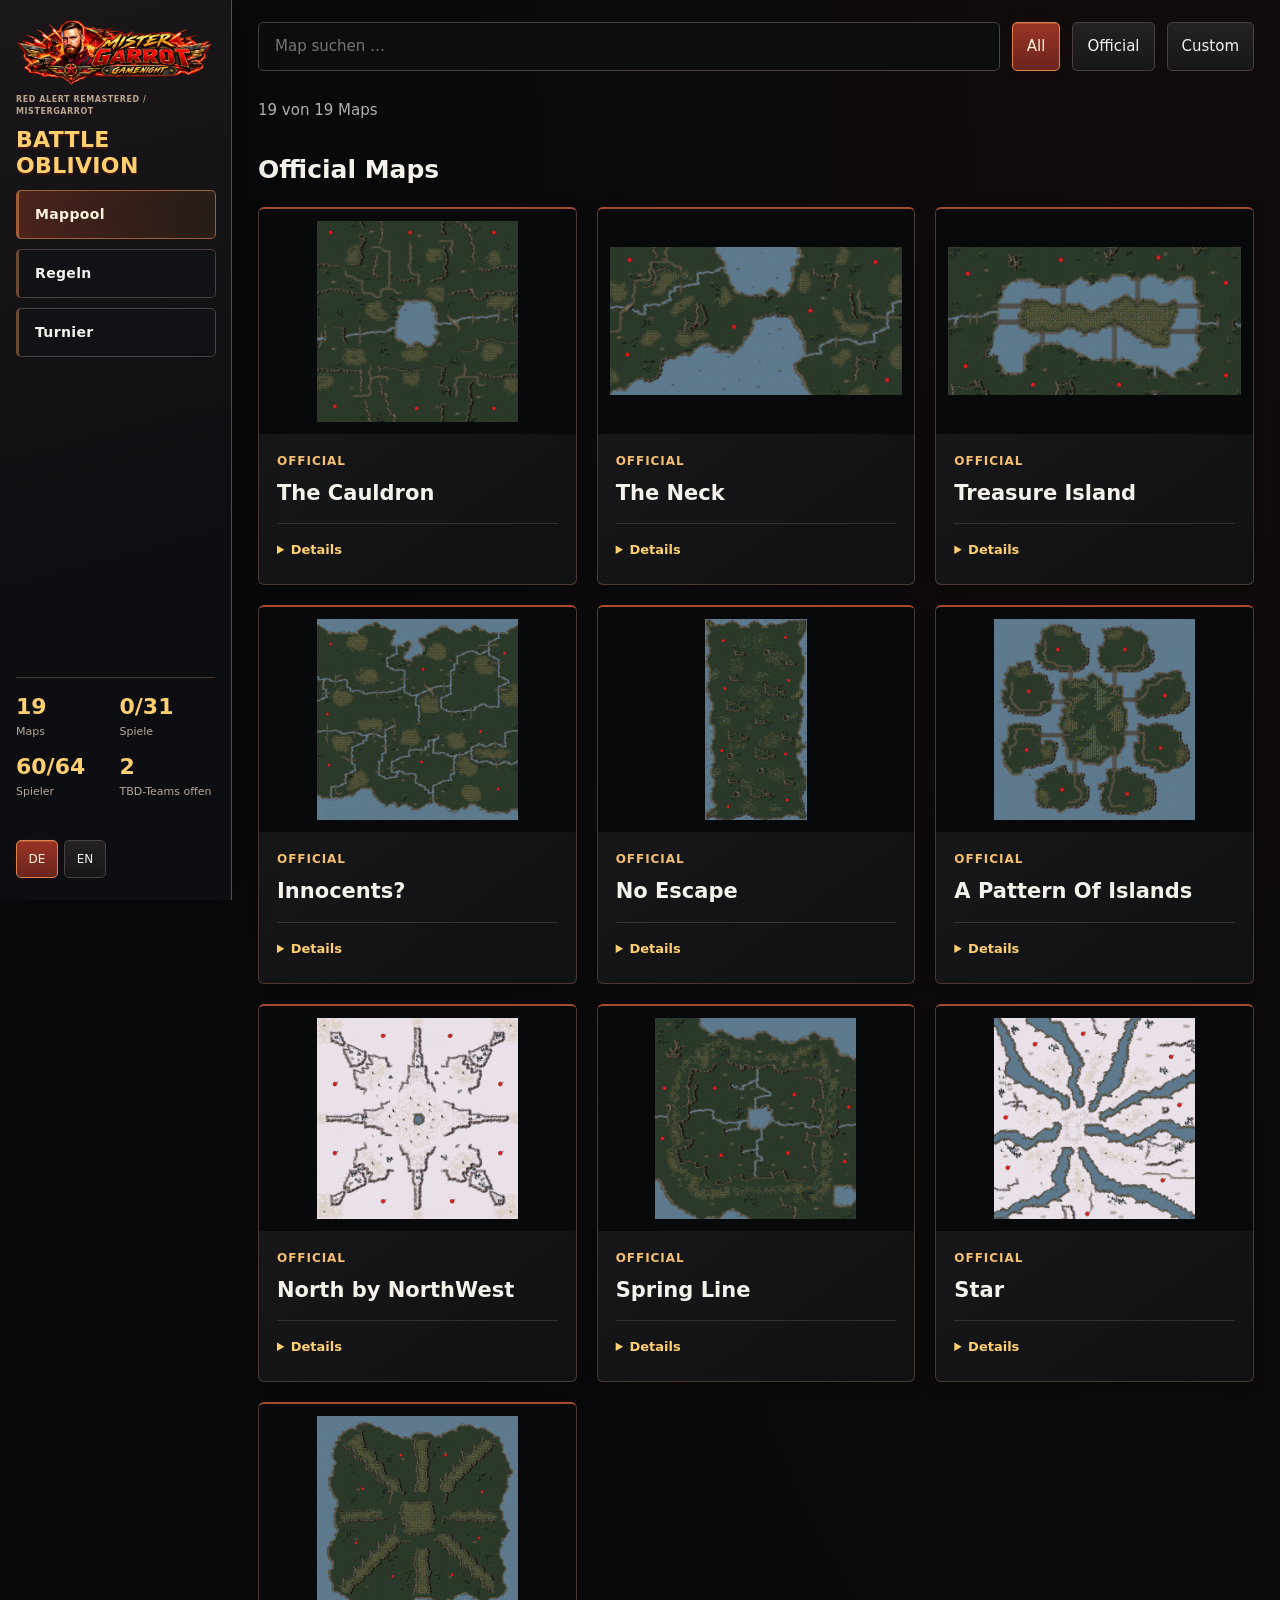
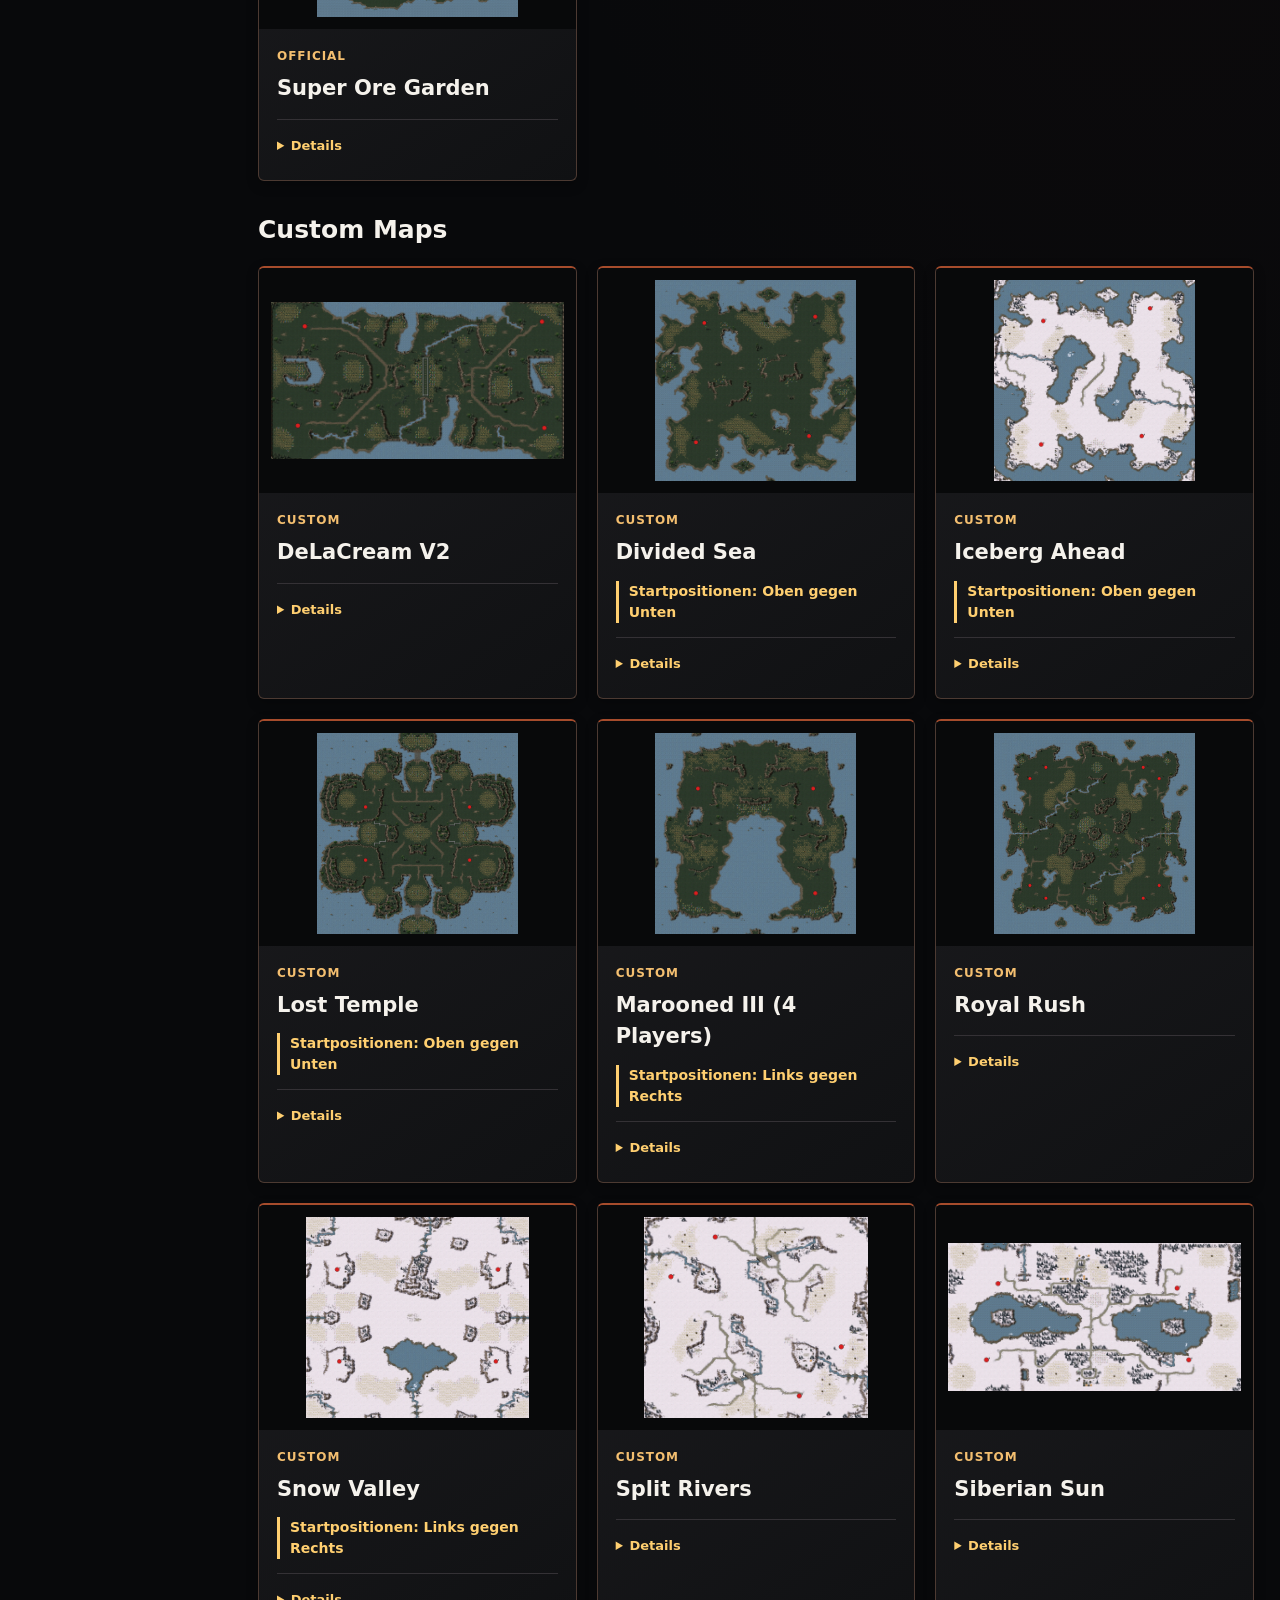
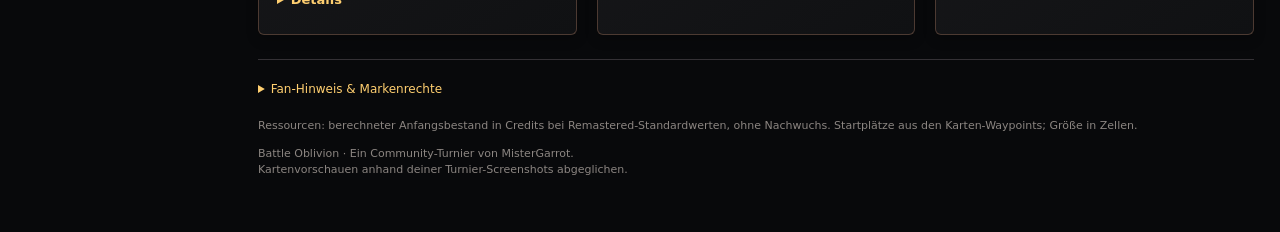
==== turnier_mappool.html @ 6f8f6e2d "Add files via upload" ====
<!doctype html>
<html lang="de"><head><meta charset="utf-8"><meta name="viewport" content="width=device-width,initial-scale=1"><meta name="description" content="MisterGarrot presents Battle Oblivion: Red Alert Remastered tournament maps, rules and live bracket."><meta name="theme-color" content="#141113"><link rel="icon" href="assets/branding/mistergarrot/logo-3c8ef4c450.png"><title>MisterGarrot · BATTLE OBLIVION</title>
<style>
:root{color-scheme:dark;--bg:#06030f;--panel:#130d2a;--line:#302347;--ink:#f5f0ff;--muted:#b4a8ca;--pink:#ff3aa2;--cyan:#54d8ff;--gold:#ffdc4a}*{box-sizing:border-box}body{margin:0;background:var(--bg);color:var(--ink);font:16px/1.5 system-ui,sans-serif}header{border-bottom:1px solid var(--line);background:radial-gradient(ellipse at top left,#39132f,transparent 65%),var(--panel)}.wrap{max-width:1240px;margin:auto;padding:32px 24px}.brand{color:var(--pink);font-weight:800;letter-spacing:.18em;font-size:13px}h1{font-size:clamp(36px,6vw,66px);line-height:1.05;letter-spacing:-.045em;margin:20px 0}p{color:var(--muted);max-width:780px}.stats{display:flex;gap:24px;flex-wrap:wrap;margin-top:28px}.stats strong{color:var(--gold);font-size:25px;margin-right:6px}.tools{display:flex;gap:12px;flex-wrap:wrap;margin-bottom:28px}input{flex:1;min-width:190px;background:var(--panel);border:1px solid var(--line);padding:12px 16px;color:var(--ink);border-radius:8px;font:inherit}button{font:inherit;cursor:pointer} .filter{border:1px solid var(--line);border-radius:8px;background:var(--panel);color:var(--ink);padding:10px 15px}.filter[aria-pressed=true]{color:var(--bg);background:var(--cyan);border-color:var(--cyan)}:focus-visible{outline:3px solid var(--gold);outline-offset:4px}h2{margin:30px 0 18px;font-size:25px}.grid{display:grid;grid-template-columns:repeat(auto-fill,minmax(255px,1fr));gap:20px}.card{background:var(--panel);border:1px solid var(--line);border-radius:12px;overflow:hidden}.preview{display:flex;width:100%;height:225px;align-items:center;justify-content:center;border:0;background:#090712;color:var(--muted);padding:12px}.preview img{width:100%;height:100%;object-fit:contain;transition:transform .2s}.preview:hover img{transform:scale(1.04)}.body{padding:18px}.badge{color:var(--cyan);font-size:12px;font-weight:700;text-transform:uppercase;letter-spacing:.08em}h3{font-size:21px;margin:8px 0}.note{font-size:13px;margin:10px 0 0}a{color:var(--gold)}.workshop{display:inline-block;margin-top:12px;font-size:14px}footer{border-top:1px solid var(--line);margin-top:40px;color:var(--muted);font-size:13px}dialog{width:min(950px,94vw);max-height:94vh;background:var(--panel);color:var(--ink);border:1px solid var(--line);border-radius:12px;padding:20px}dialog::backdrop{background:#000c}dialog img{display:block;width:100%;height:65vh;object-fit:contain;background:#090712}dialog button{float:right;background:var(--panel);color:var(--ink);border:1px solid var(--line);border-radius:6px;padding:8px 15px}dialog h2{margin:0 0 16px;padding-right:130px}[hidden]{display:none!important}@media(max-width:500px){.wrap{padding:24px 16px}.grid{grid-template-columns:1fr}.stats{gap:12px}.filter{flex:1}.preview{height:270px}}@media(prefers-reduced-motion:reduce){*{transition:none!important}}@media print{.tools,dialog{display:none}body{background:white;color:black}.card{break-inside:avoid}.grid{grid-template-columns:repeat(3,1fr)}.preview{height:150px}}
.rules-grid{display:grid;grid-template-columns:repeat(auto-fit,minmax(min(100%,340px),1fr));gap:20px}.rule-box{background:var(--panel);border:1px solid var(--line);border-radius:12px;padding:24px}.rule-box h3{margin-top:0}.rule-box li{margin:10px 0}.rule-box ul,.rule-box ol{padding-left:22px}.rule-box dl{display:grid;grid-template-columns:1fr 1fr;gap:10px 16px}.rule-box dd{margin:0;color:var(--cyan)}.rule-highlight{padding:20px 24px;margin:20px 0 24px;border-left:4px solid var(--gold);background:#ffdc4a12;color:var(--gold);font-size:20px}@media print{#rules-panel[hidden]{display:block!important}}
.language-switch{display:flex;justify-content:flex-end;gap:8px;margin-bottom:16px}.language-switch .filter{flex:0 0 auto;min-width:52px}
.map-positions{font-size:14px;font-weight:700;color:var(--gold);border-left:3px solid var(--gold);padding-left:10px;margin:12px 0}
.map-metadata{border-top:1px solid var(--line);margin-top:14px;padding-top:10px}.map-metadata dl{display:grid;grid-template-columns:1fr auto;gap:5px 12px;font-size:13px;margin:0}.map-metadata dt{color:var(--muted)}.map-metadata dd{margin:0;text-align:right;font-variant-numeric:tabular-nums}.map-metadata details{font-size:12px;margin-top:12px;color:var(--muted)}.map-metadata summary{cursor:pointer;color:var(--cyan)}.map-metadata details p{overflow-wrap:anywhere}

dialog{width:min(1200px,96vw)}
.zoom-controls{display:flex;align-items:center;gap:10px;flex-wrap:wrap;margin:12px 0}
.zoom-controls button{float:none;min-width:40px}
.zoom-controls input{flex:1;min-width:100px;max-width:330px;padding:0;accent-color:var(--cyan)}
.zoom-controls output{min-width:55px;font-variant-numeric:tabular-nums}
.zoom-hint{font-size:12px;margin:8px 0}
#zoom-viewport{height:60vh;position:relative;overflow:hidden;background:#090712;touch-action:none;cursor:zoom-in;border:1px solid var(--line);user-select:none}
#zoom-viewport[data-zoomed=true]{cursor:grab}#zoom-viewport.dragging{cursor:grabbing}
#zoom-viewport #zoom-img{position:absolute;max-width:none;width:auto;height:auto;object-fit:fill;transform-origin:0 0;pointer-events:none}
@media(max-width:500px){.zoom-controls{gap:6px}#zoom-viewport{height:55vh}}
</style><link rel="stylesheet" href="assets/css/battle-oblivion-bracket.css?v=garrot-14"><link rel="stylesheet" href="assets/css/battle-oblivion-theme.css?v=garrot-14"></head><body><header><div class="wrap"><div class="language-switch" role="group" aria-label="Sprache / Language"><button class="filter" type="button" data-lang="de" aria-pressed="true" lang="de">DE</button><button class="filter" type="button" data-lang="en" aria-pressed="false" lang="en">EN</button></div><a class="garrot-brand" href="#" aria-label="MisterGarrot Gamenight"><img src="assets/branding/mistergarrot/wordmark-16dedf7042.png" alt="MisterGarrot Gamenight" width="2172" height="724"></a><div class="brand">RED ALERT REMASTERED / MISTERGARROT</div><h1>BATTLE OBLIVION</h1><p>MisterGarrots Battle Oblivion: Karten, Regeln und der aktuelle Turnierstand für die Red-Alert-Remastered-Community.</p><div class="stats"><span><strong>19</strong>Maps</span><span><strong id="sidebar-games">0/31</strong><span>Spiele</span></span><span><strong id="sidebar-players">60/64</strong><span>Spieler</span></span><span><strong id="sidebar-tbd">2</strong><span>TBD-Teams offen</span></span></div></div></header><main class="wrap"><nav class="tools" aria-label="Turnierbereiche"><button class="filter" id="maps-tab" aria-pressed="true" aria-controls="maps-panel">Mappool</button><button class="filter" id="rules-tab" aria-pressed="false" aria-controls="rules-panel">Regeln</button><button class="filter" id="tournament-tab" aria-pressed="false" aria-controls="tournament-panel">Turnier</button></nav><section id="tournament-panel" data-own-i18n hidden></section><div id="maps-panel"><div class="tools"><input id="search" type="search" aria-label="Karten suchen" placeholder="Map suchen …"><button class="filter" data-filter="all" aria-pressed="true">All</button><button class="filter" data-filter="official" aria-pressed="false">Official</button><button class="filter" data-filter="custom" aria-pressed="false">Custom</button></div><p id="count" role="status" aria-live="polite"></p><div id="groups"></div><p id="empty" hidden>Keine Map gefunden. Versuche einen anderen Suchbegriff.</p></div><section id="rules-panel" hidden aria-labelledby="rules-title"><div class="brand">BATTLE OBLIVION / TURNIERREGELN</div><h2 id="rules-title">Regeln</h2><article class="rule-box series-format"><h3>Turnierformat</h3><dl><dt>Runde 1 &amp; 2</dt><dd>BO5 · 3 Mapsiege</dd><dt>Viertel- &amp; Halbfinale</dt><dd>BO7 · 4 Mapsiege</dd><dt>Finale</dt><dd>BO9 · 5 Mapsiege</dd></dl></article><div class="rule-highlight"><strong>Baue 3 Erzsammler, bevor du angreifende Einheiten in der Waffenfabrik produzierst.</strong></div><div class="rules-grid"><article class="rule-box"><h3>📌 Allgemeine Spielregeln</h3><ul><li>Verbindungsabbruch innerhalb der ersten 2 Minuten → automatischer Neustart</li><li>Verbindungsabbruch nach 2 Minuten → Entscheidung der Turnierleitung</li><li>Keine Beleidigungen oder anstößige Sprache</li><li>Keine absichtliche Spielverzögerung</li><li>Verstößt dein Teamkollege gegen die Chatregeln, kann euer Team disqualifiziert werden.</li><li>Smurf-Accounts und Smurfing sind nicht erlaubt.</li></ul></article><article class="rule-box"><h3>📍 Kartenablauf &amp; Startpositionen</h3><ol><li>Die erste Karte wird zufällig ausgelost.</li><li>Das Team mit der niedrigeren Teamnummer wählt zuerst seine Startpositionen.</li><li>Das unterlegene Team wählt die nächste Karte.</li><li>Das unterlegene Team wählt außerdem zuerst seine Startpositionen.</li></ol></article><article class="rule-box"><h3>🗺️ Spieleinstellungen &amp; Sonderregeln</h3><dl><dt>Spielmodus</dt><dd>Basen aktiviert · Gebäude zerstören</dd><dt>Spielgeschwindigkeit</dt><dd>Schneller (Faster)</dd><dt>Starteinheiten</dt><dd>Keine</dd><dt>Technologiestufe</dt><dd>10</dd><dt>Startkapital</dt><dd>10000</dd><dt>Einheiten-Warteschlange</dt><dd>Aktiviert</dd><dt>Erznachwuchs</dt><dd>Standard</dd><dt>Kisten</dt><dd>Deaktiviert</dd><dt>Superwaffen</dt><dd>Aktiviert</dd><dt><strong>Wieder einpackbares MBF</strong></dt><dd><strong>Aktiviert</strong></dd><dt>Kriegsnebel kehrt zurück</dt><dd>Deaktiviert</dd><dt>Aftermath-Einheiten</dt><dd>Deaktiviert</dd></dl></article><article class="rule-box"><h3>⚔ Spielablauf</h3><p>Alle Fraktionen sind erlaubt.</p><h3>Bugs &amp; Exploits</h3><p>Die Nutzung von Bugs oder Exploits kann zur sofortigen Disqualifikation führen.</p></article></div></section><footer><details class="fan-notice"><summary>Fan-Hinweis &amp; Markenrechte</summary><p>Dies ist ein inoffizielles, von Fans erstelltes Dashboard und Gemeinschaftsprojekt. Es steht in keiner Verbindung zu Electronic Arts Inc. (EA) und wird von EA weder unterstützt noch gesponsert oder autorisiert.</p><p>Command & Conquer, Red Alert und die verwendeten Spielgrafiken, Logos und Marken gehören ihren jeweiligen Rechteinhabern. Dieses Angebot dient der Information und Organisation des Community-Turniers.</p></details><p>Ressourcen: berechneter Anfangsbestand in Credits bei Remastered-Standardwerten, ohne Nachwuchs. Startplätze aus den Karten-Waypoints; Größe in Zellen.</p><p>Battle Oblivion · Ein Community-Turnier von MisterGarrot.<br>Kartenvorschauen anhand deiner Turnier-Screenshots abgeglichen.</p></footer></main><dialog id="zoom" aria-labelledby="zoom-title"><button id="close" autofocus>Schließen</button><h2 id="zoom-title"></h2><div class="map-view-layout"><div class="map-view-main"><div class="zoom-controls" role="group" aria-label="Kartenzoom"><button type="button" id="zoom-out" aria-label="Verkleinern">−</button><input id="zoom-range" type="range" min="100" max="500" step="25" value="100" aria-label="Zoomstufe"><output id="zoom-percent" for="zoom-range">100%</output><button type="button" id="zoom-in" aria-label="Vergrößern">+</button><button type="button" id="zoom-reset">Zurücksetzen</button></div><p class="zoom-hint">Mausrad zum Zoomen · Ziehen zum Verschieben · Doppelklick zum Zurücksetzen</p><div id="zoom-viewport" tabindex="0" aria-label="Vergrößerbare Karte"><img id="zoom-img" alt="" draggable="false"></div></div><aside id="map-info-panel" class="map-info-panel" aria-labelledby="map-info-title"><h3 id="map-info-title">Kartendetails</h3><div id="map-info-body"></div><p id="zoom-note"></p></aside></div></dialog><script>
const translations={"Turnier": "Tournament", "6-Spieler": "6-player", "8-Spieler": "8-player", "Mappool": "Map pool", "Regeln": "Rules", "Turnierbereiche": "Tournament sections", "Karten suchen": "Search maps", "Map suchen …": "Search maps …", "Alle Maps": "All maps", "6 Spieler": "6 players", "8 Spieler": "8 players", "6-Spieler-Maps": "6-player maps", "8-Spieler-Maps": "8-player maps", "Keine Map gefunden. Versuche einen anderen Suchbegriff.": "No maps found. Try another search term.", "BATTLE OBLIVION / TURNIERREGELN": "BATTLE OBLIVION / TOURNAMENT RULES", "Baue 3 Erzsammler, bevor du angreifende Einheiten in der Waffenfabrik produzierst.": "Build 3 ore trucks before any attacking units from the War Factory.", "📌 Allgemeine Spielregeln": "📌 General Gameplay Rules", "Verbindungsabbruch innerhalb der ersten 2 Minuten → automatischer Neustart": "Disconnect within the first 2 minutes → automatic restart", "Verbindungsabbruch nach 2 Minuten → Entscheidung der Turnierleitung": "Disconnect after 2 minutes → admin decision", "Keine Beleidigungen oder anstößige Sprache": "No flaming or foul language", "Keine absichtliche Spielverzögerung": "No intentional stalling", "Verstößt dein Teamkollege gegen die Chatregeln, kann euer Team disqualifiziert werden.": "If your teammate violates chat rules, your team may be disqualified.", "Smurf-Accounts und Smurfing sind nicht erlaubt.": "No smurfs or smurfing allowed.", "📍 Kartenablauf & Startpositionen": "📍 Map Format & Starting Positions", "Die erste Karte wird zufällig ausgelost.": "The first map is randomly drawn.", "Das Team mit der niedrigeren Teamnummer wählt zuerst seine Startpositionen.": "The team with the lower team number picks starting positions first.", "Das unterlegene Team wählt die nächste Karte.": "The losing team picks the next map.", "Das unterlegene Team wählt außerdem zuerst seine Startpositionen.": "The losing team also picks starting positions first.", "🗺️ Spieleinstellungen & Sonderregeln": "🗺️ Map & Special Rules", "Spielmodus": "Mode", "Basen aktiviert · Gebäude zerstören": "Bases On · Destroy Structures", "Spielgeschwindigkeit": "Game Speed", "Schneller (Faster)": "Faster", "Starteinheiten": "Starting Units", "Keine": "None", "Technologiestufe": "Tech Level", "Startkapital": "Credits", "Einheiten-Warteschlange": "Unit Queueing", "Aktiviert": "Enabled", "Deaktiviert": "Disabled", "Erznachwuchs": "Ore Regrows", "Standard": "Default", "Kisten": "Crates", "Superwaffen": "Super Weapons", "Wieder einpackbares MBF": "Redeployable MCV", "Kriegsnebel kehrt zurück": "Shroud Regrows", "Aftermath-Einheiten": "Aftermath Units", "⚔ Spielablauf": "⚔ Gameplay", "Alle Fraktionen sind erlaubt.": "All factions are allowed.", "Die Nutzung von Bugs oder Exploits kann zur sofortigen Disqualifikation führen.": "Any use of bugs or exploits may result in instant disqualification.", "Bei gekennzeichneten Karten muss die genaue Turnierversion noch abgeglichen werden.": "The exact tournament version of marked maps still needs to be verified.", "Schließen": "Close", "Im Steam Workshop ansehen ↗": "View in Steam Workshop ↗", "Vorschau nicht verfügbar": "Preview unavailable", "Vorschau · Zuordnung offen": "Preview · Version unconfirmed", "Vorschau im Bestand: Treasure Isle.": "Library preview: Treasure Isle.", "Innocents? (Mega) · 8 Spieler": "Innocents? (Mega) · 8 players", "Mehrere Versionen im Bestand. Gezeigt: Marooned III; Turnierversion bitte abgleichen.": "Multiple versions in the library. Shown: Marooned III; please verify the tournament version.", "Bestandsversion: DeLaCream V2, Final cut!. Bitte mit Turnierversion abgleichen.": "Library version: DeLaCream V2, Final cut!. Please verify against the tournament version.", "Bestandsversion: Divided Sea (Open Center 2 - 4 Players). Bitte mit Turnierversion abgleichen.": "Library version: Divided Sea (Open Center 2 - 4 Players). Please verify against the tournament version.", "Bestandsversion: Iceberg Ahead (2 - 4 Players). Bitte mit Turnierversion abgleichen.": "Library version: Iceberg Ahead (2 - 4 Players). Please verify against the tournament version.", "Bestandsversion: Royal Rush (Mega). Bitte mit Turnierversion abgleichen.": "Library version: Royal Rush (Mega). Please verify against the tournament version.", "Bestandsversion: Snow Valley (2 - 4 Players TE1). Bitte mit Turnierversion abgleichen.": "Library version: Snow Valley (2 - 4 Players TE1). Please verify against the tournament version.", "Bestandsversion: Split Rivers (2 - 4 Players). Bitte mit Turnierversion abgleichen.": "Library version: Split Rivers (2 - 4 Players). Please verify against the tournament version.", "Bestandsversion: Siberian Sun (4 Lg). Bitte mit Turnierversion abgleichen.": "Library version: Siberian Sun (4 Lg). Please verify against the tournament version.", "Gesucht: Left vs Right. Die bisherige Vorschau zeigte eine andere Version; korrekte Vorschau folgt.": "Looking for: Left vs Right. The previous preview showed a different version; the correct preview will follow.", "Startpositionen: Links gegen Rechts": "Starting positions: Left vs Right", "Startpositionen: Oben gegen Unten": "Starting positions: Top vs Bottom", "Bestandsversion: DeLaCream V2, Final cut!. Vorschau mit Turnier-Screenshot abgeglichen.": "Library version: DeLaCream V2, Final cut!. Preview visually matched against the tournament screenshot.", "Bestandsversion: Divided Sea (Open Center 2 - 4 Players). Vorschau mit Turnier-Screenshot abgeglichen.": "Library version: Divided Sea (Open Center 2 - 4 Players). Preview visually matched against the tournament screenshot.", "Bestandsversion: Iceberg Ahead (2 - 4 Players). Vorschau mit Turnier-Screenshot abgeglichen.": "Library version: Iceberg Ahead (2 - 4 Players). Preview visually matched against the tournament screenshot.", "Bestandsversion: Marooned III (4 Players). Vorschau mit Turnier-Screenshot abgeglichen.": "Library version: Marooned III (4 Players). Preview visually matched against the tournament screenshot.", "Bestandsversion: Royal Rush (Mega). Vorschau mit Turnier-Screenshot abgeglichen.": "Library version: Royal Rush (Mega). Preview visually matched against the tournament screenshot.", "Bestandsversion: Snow Valley (2 - 4 Players TE1). Vorschau mit Turnier-Screenshot abgeglichen.": "Library version: Snow Valley (2 - 4 Players TE1). Preview visually matched against the tournament screenshot.", "Bestandsversion: Split Rivers (2 - 4 Players). Vorschau mit Turnier-Screenshot abgeglichen.": "Library version: Split Rivers (2 - 4 Players). Preview visually matched against the tournament screenshot.", "Bestandsversion: Siberian Sun (4 Lg). Vorschau mit Turnier-Screenshot abgeglichen.": "Library version: Siberian Sun (4 Lg). Preview visually matched against the tournament screenshot.", "Kartenvorschauen anhand deiner Turnier-Screenshots abgeglichen.": "Map previews visually checked against your tournament screenshots.", "Kartengröße": "Map size", "Zellen": "cells", "Startplätze": "Starting spots", "Klima": "Theater", "Gemäßigt": "Temperate", "Schnee": "Snow", "Innenraum": "Interior", "Ressourcen gesamt": "Total resources", "Erz": "Ore", "Gems": "Gems", "Erzminen": "Ore mines", "Wasser": "Water", "Ja": "Yes", "Nein": "No", "Startpunkte & Kartendaten": "Starting spots & map data", "Quelldatei": "Source map", "Erzfelder": "Ore cells", "Gems-Felder": "Gem cells", "Startplätze laut Kartendatei; Turnierkategorie: 6 Spieler.": "Starting spots from the map file; tournament category: 6 players.", "Ressourcen: berechneter Anfangsbestand in Credits bei Remastered-Standardwerten, ohne Nachwuchs. Startplätze aus den Karten-Waypoints; Größe in Zellen.": "Resources: calculated initial credits using default Remastered values, excluding regrowth. Starting spots from map waypoints; size in cells.", "Kartenzoom": "Map zoom", "Verkleinern": "Zoom out", "Vergrößern": "Zoom in", "Zoomstufe": "Zoom level", "Zurücksetzen": "Reset", "Vergrößerbare Karte": "Zoomable map", "Mausrad zum Zoomen · Ziehen zum Verschieben · Doppelklick zum Zurücksetzen": "Scroll to zoom · Drag to pan · Double-click to reset", "Turnierformat": "Tournament format", "Runde 1 & 2": "Rounds 1 & 2", "Viertel- & Halbfinale": "Quarter- & semi-finals", "Finale": "Final", "BO5 · 3 Mapsiege": "BO5 · 3 map wins", "BO7 · 4 Mapsiege": "BO7 · 4 map wins", "BO9 · 5 Mapsiege": "BO9 · 5 map wins", "Details anzeigen": "Show details", "Spiele": "Matches", "Spieler": "Players", "TBD-Teams offen": "TBD teams remaining", "Fan-Hinweis & Markenrechte": "Fan notice & trademarks", "Dies ist ein inoffizielles, von Fans erstelltes Dashboard und Gemeinschaftsprojekt. Es steht in keiner Verbindung zu Electronic Arts Inc. (EA) und wird von EA weder unterstützt noch gesponsert oder autorisiert.": "This is an unofficial, fan-created dashboard and community project. It is not affiliated with Electronic Arts Inc. (EA) and is not supported, sponsored or authorized by EA.", "Command & Conquer, Red Alert und die verwendeten Spielgrafiken, Logos und Marken gehören ihren jeweiligen Rechteinhabern. Dieses Angebot dient der Information und Organisation des Community-Turniers.": "Command & Conquer, Red Alert and the game artwork, logos and trademarks used belong to their respective rights holders. This site provides information and supports the organization of the community tournament.", "MisterGarrots Battle Oblivion: Karten, Regeln und der aktuelle Turnierstand für die Red-Alert-Remastered-Community.": "MisterGarrot’s Battle Oblivion: maps, rules and the latest tournament results for the Red Alert Remastered community.", "Battle Oblivion · Ein Community-Turnier von MisterGarrot.": "Battle Oblivion · A community tournament by MisterGarrot.", "Kartendetails": "Map details"};
let language='de';
try { const saved=localStorage.getItem('battle-oblivion-language'); if(saved==='en')language='en'; } catch {}
const originalText=new WeakMap(),originalAttributes=new WeakMap();
function translate(value){
 if(language==='de')return value;
 if(translations[value])return translations[value];
 if(value.endsWith(' vergrößern'))return 'Enlarge '+value.slice(0,-11);
 if(value.startsWith('Kartenübersicht '))return 'Map preview '+value.slice(15);
 return value;
}
function applyLanguage(){
 document.documentElement.lang=language;
 document.title=language==='de'?'MisterGarrot · BATTLE OBLIVION – Karten, Regeln & Turnier':'MisterGarrot · BATTLE OBLIVION – Maps, Rules & Tournament';
 const walker=document.createTreeWalker(document.body,NodeFilter.SHOW_TEXT,{acceptNode(node){return node.parentElement.closest('script,style,#count,[data-own-i18n]')?NodeFilter.FILTER_REJECT:NodeFilter.FILTER_ACCEPT;}});
 while(walker.nextNode()){
  const node=walker.currentNode;if(!originalText.has(node))originalText.set(node,node.nodeValue);
  const value=originalText.get(node),trimmed=value.trim();node.nodeValue=trimmed?value.replace(trimmed,translate(trimmed)):value;
 }
 for(const element of document.querySelectorAll('[aria-label],[placeholder],img[alt]')){
  if(element.closest('[data-own-i18n]'))continue;if(!originalAttributes.has(element)){const attrs={};for(const name of ['aria-label','placeholder','alt'])if(element.hasAttribute(name))attrs[name]=element.getAttribute(name);originalAttributes.set(element,attrs);}
  for(const [name,value] of Object.entries(originalAttributes.get(element)))element.setAttribute(name,translate(value));
 }
 for(const number of document.querySelectorAll('[data-number]'))number.textContent=new Intl.NumberFormat('de-DE').format(Number(number.dataset.number));
 const activeMap=maps.find(map=>mapDisplayName(map.name)===document.querySelector('#zoom-title').textContent);if(activeMap)document.querySelector('#zoom-note').textContent=translate(activeMap.note);
 for(const button of document.querySelectorAll('[data-lang]'))button.setAttribute('aria-pressed',String(button.dataset.lang===language));
}
for(const button of document.querySelectorAll('[data-lang]'))button.addEventListener('click',()=>{language=button.dataset.lang;try{localStorage.setItem('battle-oblivion-language',language)}catch{}applyLanguage();update();window.dispatchEvent(new Event('battle-language-change'));});

for(const name of ['maps','rules','tournament'])document.querySelector('#'+name+'-tab').addEventListener('click',()=>{for(const panel of ['maps','rules','tournament']){document.querySelector('#'+panel+'-panel').hidden=panel!==name;document.querySelector('#'+panel+'-tab').setAttribute('aria-pressed',String(panel===name))}});
const maps=[{"name": "The Cauldron", "group": "6", "image": "assets/turnier-mappool/hd/01.webp", "note": "", "link": "", "original_preview": "assets/turnier-mappool/01.jpg", "metadata": {"source_name": "The Cauldron (Large 6 players)", "width": 96, "height": 96, "area": 9216, "start_positions": 6, "starts": [{"number": 1, "x": 22, "y": 21}, {"number": 2, "x": 100, "y": 105}, {"number": 3, "x": 100, "y": 21}, {"number": 4, "x": 24, "y": 104}, {"number": 5, "x": 63, "y": 105}, {"number": 6, "x": 60, "y": 21}], "theater": "temperat", "ore_credits": 150375, "gem_credits": 0, "total_credits": 150375, "ore_cells": 704, "gem_cells": 0, "ore_mines": 12, "water_cells": 312, "resource_basis": "Initial map resources; default Remastered values; excludes regrowth."}}, {"name": "The Neck", "group": "6", "image": "assets/turnier-mappool/hd/02.webp", "note": "", "link": "", "original_preview": "assets/turnier-mappool/02.jpg", "metadata": {"source_name": "The Neck (Medium 6 players)", "width": 126, "height": 64, "area": 8064, "start_positions": 6, "starts": [{"number": 3, "x": 9, "y": 37}, {"number": 4, "x": 120, "y": 89}, {"number": 5, "x": 115, "y": 38}, {"number": 6, "x": 8, "y": 78}, {"number": 7, "x": 87, "y": 59}, {"number": 8, "x": 54, "y": 66}], "theater": "temperat", "ore_credits": 135200, "gem_credits": 19600, "total_credits": 154800, "ore_cells": 654, "gem_cells": 40, "ore_mines": 11, "water_cells": 1983, "resource_basis": "Initial map resources; default Remastered values; excludes regrowth."}}, {"name": "Treasure Island", "group": "6", "image": "assets/turnier-mappool/hd/03.webp", "note": "Vorschau im Bestand: Treasure Isle.", "link": "", "original_preview": "assets/turnier-mappool/03.jpg", "metadata": {"source_name": "Treasure Isle (4-6)", "width": 126, "height": 64, "area": 8064, "start_positions": 8, "starts": [{"number": 1, "x": 9, "y": 43}, {"number": 2, "x": 120, "y": 87}, {"number": 3, "x": 37, "y": 91}, {"number": 4, "x": 91, "y": 36}, {"number": 5, "x": 8, "y": 83}, {"number": 6, "x": 120, "y": 47}, {"number": 7, "x": 74, "y": 91}, {"number": 8, "x": 49, "y": 37}], "theater": "temperat", "ore_credits": 118650, "gem_credits": 100550, "total_credits": 219200, "ore_cells": 493, "gem_cells": 193, "ore_mines": 7, "water_cells": 1565, "resource_basis": "Initial map resources; default Remastered values; excludes regrowth."}}, {"name": "Innocents?", "group": "8", "image": "assets/turnier-mappool/hd/04.webp", "note": "Innocents? (Mega) · 8 Spieler", "link": "", "original_preview": "assets/turnier-mappool/04.jpg", "metadata": {"source_name": "Innocents? (Mega 8 players)", "width": 126, "height": 126, "area": 15876, "start_positions": 8, "starts": [{"number": 1, "x": 9, "y": 16}, {"number": 2, "x": 114, "y": 107}, {"number": 3, "x": 118, "y": 22}, {"number": 4, "x": 8, "y": 92}, {"number": 5, "x": 7, "y": 60}, {"number": 6, "x": 67, "y": 32}, {"number": 7, "x": 66, "y": 90}, {"number": 8, "x": 103, "y": 71}], "theater": "temperat", "ore_credits": 406200, "gem_credits": 0, "total_credits": 406200, "ore_cells": 1758, "gem_cells": 0, "ore_mines": 30, "water_cells": 2166, "resource_basis": "Initial map resources; default Remastered values; excludes regrowth."}}, {"name": "No Escape", "group": "6", "image": "assets/turnier-mappool/hd/05.webp", "note": "", "link": "", "original_preview": "assets/turnier-mappool/05.jpg", "metadata": {"source_name": "No Escape (4-6)", "width": 64, "height": 126, "area": 8064, "start_positions": 8, "starts": [{"number": 1, "x": 43, "y": 14}, {"number": 2, "x": 83, "y": 114}, {"number": 3, "x": 42, "y": 83}, {"number": 4, "x": 84, "y": 39}, {"number": 5, "x": 46, "y": 118}, {"number": 6, "x": 82, "y": 12}, {"number": 7, "x": 44, "y": 44}, {"number": 8, "x": 82, "y": 85}], "theater": "temperat", "ore_credits": 69900, "gem_credits": 81150, "total_credits": 151050, "ore_cells": 590, "gem_cells": 253, "ore_mines": 10, "water_cells": 697, "resource_basis": "Initial map resources; default Remastered values; excludes regrowth."}}, {"name": "A Pattern Of Islands", "group": "8", "image": "assets/turnier-mappool/hd/06.webp", "note": "", "link": "", "original_preview": "assets/turnier-mappool/06.jpg", "metadata": {"source_name": "A Pattern Of Islands (Large 8 players)", "width": 96, "height": 96, "area": 9216, "start_positions": 8, "starts": [{"number": 1, "x": 79, "y": 99}, {"number": 2, "x": 46, "y": 30}, {"number": 3, "x": 31, "y": 78}, {"number": 4, "x": 97, "y": 52}, {"number": 5, "x": 78, "y": 30}, {"number": 6, "x": 48, "y": 97}, {"number": 7, "x": 32, "y": 50}, {"number": 8, "x": 95, "y": 77}], "theater": "temperat", "ore_credits": 50775, "gem_credits": 179750, "total_credits": 230525, "ore_cells": 262, "gem_cells": 397, "ore_mines": 14, "water_cells": 3662, "resource_basis": "Initial map resources; default Remastered values; excludes regrowth."}}, {"name": "North by NorthWest", "group": "8", "image": "assets/turnier-mappool/hd/07.webp", "note": "", "link": "", "original_preview": "assets/turnier-mappool/07.jpg", "metadata": {"source_name": "NORTH BY NORTHWEST (4-8)", "width": 96, "height": 96, "area": 9216, "start_positions": 8, "starts": [{"number": 1, "x": 47, "y": 23}, {"number": 2, "x": 80, "y": 102}, {"number": 3, "x": 103, "y": 46}, {"number": 4, "x": 24, "y": 79}, {"number": 5, "x": 24, "y": 46}, {"number": 6, "x": 103, "y": 79}, {"number": 7, "x": 79, "y": 23}, {"number": 8, "x": 47, "y": 102}], "theater": "snow", "ore_credits": 183525, "gem_credits": 61800, "total_credits": 245325, "ore_cells": 1069, "gem_cells": 168, "ore_mines": 8, "water_cells": 8, "resource_basis": "Initial map resources; default Remastered values; excludes regrowth."}}, {"name": "Spring Line", "group": "8", "image": "assets/turnier-mappool/hd/08.webp", "note": "", "link": "", "original_preview": "assets/turnier-mappool/08.jpg", "metadata": {"source_name": "Spring Line", "width": 96, "height": 96, "area": 9216, "start_positions": 8, "starts": [{"number": 1, "x": 47, "y": 81}, {"number": 2, "x": 82, "y": 52}, {"number": 3, "x": 44, "y": 49}, {"number": 4, "x": 79, "y": 80}, {"number": 5, "x": 106, "y": 84}, {"number": 6, "x": 20, "y": 49}, {"number": 7, "x": 108, "y": 58}, {"number": 8, "x": 19, "y": 73}], "theater": "temperat", "ore_credits": 151350, "gem_credits": 25550, "total_credits": 176900, "ore_cells": 931, "gem_cells": 61, "ore_mines": 20, "water_cells": 989, "resource_basis": "Initial map resources; default Remastered values; excludes regrowth."}}, {"name": "Star", "group": "8", "image": "assets/turnier-mappool/hd/09.webp", "note": "", "link": "", "original_preview": "assets/turnier-mappool/09.jpg", "metadata": {"source_name": "star", "width": 96, "height": 96, "area": 9216, "start_positions": 8, "starts": [{"number": 1, "x": 60, "y": 109}, {"number": 2, "x": 96, "y": 93}, {"number": 3, "x": 104, "y": 57}, {"number": 4, "x": 100, "y": 34}, {"number": 5, "x": 58, "y": 23}, {"number": 6, "x": 35, "y": 28}, {"number": 7, "x": 21, "y": 63}, {"number": 8, "x": 22, "y": 87}], "theater": "snow", "ore_credits": 103025, "gem_credits": 71600, "total_credits": 174625, "ore_cells": 636, "gem_cells": 168, "ore_mines": 17, "water_cells": 1373, "resource_basis": "Initial map resources; default Remastered values; excludes regrowth."}}, {"name": "Super Ore Garden", "group": "8", "image": "assets/turnier-mappool/hd/10.webp", "note": "", "link": "", "original_preview": "assets/turnier-mappool/10.jpg", "metadata": {"source_name": "Super Ore Garden (Mega 8 players)", "width": 126, "height": 126, "area": 15876, "start_positions": 8, "starts": [{"number": 1, "x": 25, "y": 80}, {"number": 2, "x": 85, "y": 100}, {"number": 3, "x": 53, "y": 25}, {"number": 4, "x": 104, "y": 48}, {"number": 5, "x": 81, "y": 25}, {"number": 6, "x": 102, "y": 77}, {"number": 7, "x": 29, "y": 46}, {"number": 8, "x": 48, "y": 101}], "theater": "temperat", "ore_credits": 337450, "gem_credits": 168500, "total_credits": 505950, "ore_cells": 1414, "gem_cells": 398, "ore_mines": 37, "water_cells": 4153, "resource_basis": "Initial map resources; default Remastered values; excludes regrowth."}}, {"name": "DeLaCream V2", "group": "custom", "image": "assets/turnier-mappool/hd/11.webp", "note": "Bestandsversion: DeLaCream V2, Final cut!. Vorschau mit Turnier-Screenshot abgeglichen.", "link": "https://steamcommunity.com/sharedfiles/filedetails/?id=3649733199", "original_preview": "assets/turnier-mappool/11.jpg", "metadata": {"source_name": "DeLaCream V2", "width": 126, "height": 68, "area": 8568, "start_positions": 4, "starts": [{"number": 1, "x": 12, "y": 54}, {"number": 2, "x": 15, "y": 11}, {"number": 3, "x": 117, "y": 9}, {"number": 4, "x": 118, "y": 55}], "theater": "temperat", "ore_credits": 182750, "gem_credits": 130800, "total_credits": 313550, "ore_cells": 875, "gem_cells": 308, "ore_mines": 26, "water_cells": 976, "resource_basis": "Initial map resources; default Remastered values; excludes regrowth."}}, {"name": "Divided Sea", "group": "custom", "image": "assets/turnier-mappool/hd/12.webp", "note": "Bestandsversion: Divided Sea (Open Center 2 - 4 Players). Vorschau mit Turnier-Screenshot abgeglichen.", "link": "https://steamcommunity.com/sharedfiles/filedetails/?id=2623360360", "positions": "tb", "original_preview": "assets/turnier-mappool/12.jpg", "metadata": {"source_name": "Divided Sea (2 - 4 Players)", "width": 96, "height": 96, "area": 9216, "start_positions": 4, "starts": [{"number": 1, "x": 77, "y": 18}, {"number": 2, "x": 20, "y": 78}, {"number": 3, "x": 74, "y": 75}, {"number": 4, "x": 24, "y": 21}], "theater": "temperat", "ore_credits": 190925, "gem_credits": 43100, "total_credits": 234025, "ore_cells": 890, "gem_cells": 138, "ore_mines": 24, "water_cells": 2974, "resource_basis": "Initial map resources; default Remastered values; excludes regrowth."}}, {"name": "Iceberg Ahead", "group": "custom", "image": "assets/turnier-mappool/hd/13.webp", "note": "Bestandsversion: Iceberg Ahead (2 - 4 Players). Vorschau mit Turnier-Screenshot abgeglichen.", "link": "https://steamcommunity.com/sharedfiles/filedetails/?id=2819389516", "positions": "tb", "original_preview": "assets/turnier-mappool/13.jpg", "metadata": {"source_name": "Iceberg Ahead (2 - 4 Players)", "width": 96, "height": 96, "area": 9216, "start_positions": 4, "starts": [{"number": 1, "x": 24, "y": 20}, {"number": 2, "x": 71, "y": 75}, {"number": 3, "x": 75, "y": 14}, {"number": 4, "x": 23, "y": 79}], "theater": "snow", "ore_credits": 171750, "gem_credits": 57800, "total_credits": 229550, "ore_cells": 782, "gem_cells": 136, "ore_mines": 20, "water_cells": 2927, "resource_basis": "Initial map resources; default Remastered values; excludes regrowth."}}, {"name": "Lost Temple", "group": "custom", "image": "assets/turnier-mappool/hd/14.webp", "note": "", "link": "https://steamcommunity.com/sharedfiles/filedetails/?id=2489464882", "positions": "tb", "original_preview": "assets/turnier-mappool/14.jpg", "metadata": {"source_name": "Lost Temple", "width": 110, "height": 110, "area": 12100, "start_positions": 4, "starts": [{"number": 1, "x": 35, "y": 49}, {"number": 2, "x": 92, "y": 49}, {"number": 3, "x": 35, "y": 78}, {"number": 4, "x": 92, "y": 78}], "theater": "temperat", "ore_credits": 248500, "gem_credits": 86300, "total_credits": 334800, "ore_cells": 1072, "gem_cells": 170, "ore_mines": 22, "water_cells": 3773, "resource_basis": "Initial map resources; default Remastered values; excludes regrowth."}}, {"name": "Marooned III (Left vs Right)", "group": "custom", "image": "assets/turnier-mappool/hd/15.webp", "note": "Bestandsversion: Marooned III (4 Players). Vorschau mit Turnier-Screenshot abgeglichen.", "link": "https://steamcommunity.com/sharedfiles/filedetails/?id=2596123125", "positions": "lr", "original_preview": "assets/turnier-mappool/15-correct.jpg", "metadata": {"source_name": "Marooned III (2 - 4 Players VE 2.0)", "width": 96, "height": 96, "area": 9216, "start_positions": 4, "starts": [{"number": 1, "x": 92, "y": 92}, {"number": 2, "x": 91, "y": 42}, {"number": 3, "x": 36, "y": 42}, {"number": 4, "x": 35, "y": 92}], "theater": "temperat", "ore_credits": 145050, "gem_credits": 43600, "total_credits": 188650, "ore_cells": 875, "gem_cells": 120, "ore_mines": 10, "water_cells": 3986, "resource_basis": "Initial map resources; default Remastered values; excludes regrowth."}}, {"name": "Royal Rush", "group": "custom", "image": "assets/turnier-mappool/hd/16.webp", "note": "Bestandsversion: Royal Rush (Mega). Vorschau mit Turnier-Screenshot abgeglichen.", "link": "https://steamcommunity.com/sharedfiles/filedetails/?id=2605938901", "original_preview": "assets/turnier-mappool/16.jpg", "metadata": {"source_name": "Royal Rush (Mega)", "width": 126, "height": 126, "area": 15876, "start_positions": 8, "starts": [{"number": 1, "x": 33, "y": 22}, {"number": 2, "x": 94, "y": 104}, {"number": 3, "x": 23, "y": 29}, {"number": 4, "x": 104, "y": 96}, {"number": 5, "x": 33, "y": 104}, {"number": 6, "x": 94, "y": 22}, {"number": 7, "x": 23, "y": 96}, {"number": 8, "x": 104, "y": 29}], "theater": "temperat", "ore_credits": 199825, "gem_credits": 172000, "total_credits": 371825, "ore_cells": 849, "gem_cells": 368, "ore_mines": 18, "water_cells": 5432, "resource_basis": "Initial map resources; default Remastered values; excludes regrowth."}}, {"name": "Snow Valley", "group": "custom", "image": "assets/turnier-mappool/hd/17.webp", "note": "Bestandsversion: Snow Valley (2 - 4 Players TE1). Vorschau mit Turnier-Screenshot abgeglichen.", "link": "https://steamcommunity.com/sharedfiles/filedetails/?id=2846500009", "positions": "lr", "original_preview": "assets/turnier-mappool/17.jpg", "metadata": {"source_name": "Snow Valley (2 - 4 Players TE2)", "width": 104, "height": 94, "area": 9776, "start_positions": 4, "starts": [{"number": 1, "x": 25, "y": 90}, {"number": 2, "x": 99, "y": 47}, {"number": 3, "x": 98, "y": 90}, {"number": 4, "x": 24, "y": 47}], "theater": "snow", "ore_credits": 386100, "gem_credits": 156800, "total_credits": 542900, "ore_cells": 1536, "gem_cells": 400, "ore_mines": 0, "water_cells": 314, "resource_basis": "Initial map resources; default Remastered values; excludes regrowth."}}, {"name": "Split Rivers", "group": "custom", "image": "assets/turnier-mappool/hd/18.webp", "note": "Bestandsversion: Split Rivers (2 - 4 Players). Vorschau mit Turnier-Screenshot abgeglichen.", "link": "https://steamcommunity.com/sharedfiles/filedetails/?id=2819389962", "original_preview": "assets/turnier-mappool/18.jpg", "metadata": {"source_name": "Split Rivers (2 - 4 Players)", "width": 96, "height": 86, "area": 8256, "start_positions": 4, "starts": [{"number": 1, "x": 47, "y": 23}, {"number": 2, "x": 83, "y": 91}, {"number": 3, "x": 28, "y": 40}, {"number": 4, "x": 101, "y": 70}], "theater": "snow", "ore_credits": 194200, "gem_credits": 50800, "total_credits": 245000, "ore_cells": 913, "gem_cells": 124, "ore_mines": 24, "water_cells": 0, "resource_basis": "Initial map resources; default Remastered values; excludes regrowth."}}, {"name": "Siberian Sun", "group": "custom", "image": "assets/turnier-mappool/hd/19.webp", "note": "Bestandsversion: Siberian Sun (4 Lg). Vorschau mit Turnier-Screenshot abgeglichen.", "link": "https://steamcommunity.com/sharedfiles/filedetails/?id=3007863904", "original_preview": "assets/turnier-mappool/19.jpg", "metadata": {"source_name": "Siberian Sun (4 Lg)", "width": 126, "height": 64, "area": 8064, "start_positions": 4, "starts": [{"number": 1, "x": 22, "y": 49}, {"number": 2, "x": 99, "y": 51}, {"number": 3, "x": 17, "y": 82}, {"number": 4, "x": 104, "y": 82}], "theater": "snow", "ore_credits": 239125, "gem_credits": 43300, "total_credits": 282425, "ore_cells": 1022, "gem_cells": 90, "ore_mines": 10, "water_cells": 934, "resource_basis": "Initial map resources; default Remastered values; excludes regrowth."}}];
const labels={official:'Official Maps',custom:'Custom Maps'};let filter='all';

function mapDisplayName(name){return name==='Marooned III (Left vs Right)'?'Marooned III (4 Players)':name}
function mapMetadata(map){
 const m=map.metadata;if(!m)return null;
 const box=document.createElement('div');box.className='map-metadata';
 const list=document.createElement('dl');
 function entry(label,value,numeric=false){const dt=document.createElement('dt');dt.textContent=label;const dd=document.createElement('dd');if(numeric)dd.dataset.number=String(value);dd.textContent=numeric?new Intl.NumberFormat('de-DE').format(value):value;list.append(dt,dd);}
 entry('Kartengröße',m.width+' × '+m.height);
 entry('Startplätze',m.start_positions,true);
 entry('Klima',({temperat:'Gemäßigt',snow:'Schnee',interior:'Innenraum'})[m.theater]||m.theater);
 entry('Ressourcen gesamt',m.total_credits,true);
 entry('Erz',m.ore_credits,true);
 entry('Gems',m.gem_credits,true);
 entry('Erzminen',m.ore_mines,true);
 entry('Wasser',m.water_cells>0?'Ja':'Nein');box.append(list);
 if(map.group==='6'&&m.start_positions!==6){const warning=document.createElement('p');warning.className='note';warning.textContent='Startplätze laut Kartendatei; Turnierkategorie: 6 Spieler.';box.append(warning);}
 return box;
}


function openMapPreview(map){
 document.querySelector('#zoom-title').textContent=mapDisplayName(map.name);
 const image=document.querySelector('#zoom-img');image.src=map.image;image.alt='Kartenübersicht '+mapDisplayName(map.name);originalAttributes.delete(image);
 document.querySelector('#zoom-note').textContent=map.note;
 const panel=document.querySelector('#map-info-body');panel.replaceChildren();
 const badge=document.createElement('div');badge.className='badge';badge.textContent=map.group==='custom'?'Custom':'Official';panel.append(badge);
 if(map.positions){const position=document.createElement('p');position.className='map-positions';position.textContent=map.positions==='lr'?'Startpositionen: Links gegen Rechts':'Startpositionen: Oben gegen Unten';panel.append(position)}
 const metadata=mapMetadata(map);if(metadata)panel.append(metadata);
 if(map.link){const link=document.createElement('a');link.href=map.link;link.target='_blank';link.rel='noopener noreferrer';link.className='workshop';link.textContent='Im Steam Workshop ansehen ↗';panel.append(link)}
 const basis=document.createElement('p');basis.className='note';basis.textContent='Ressourcen: berechneter Anfangsbestand in Credits bei Remastered-Standardwerten, ohne Nachwuchs. Startplätze aus den Karten-Waypoints; Größe in Zellen.';panel.append(basis);
 applyLanguage();document.querySelector('#zoom').showModal();resetMapZoom();
}

const groups=document.querySelector('#groups');
for(const group of ['official','custom']){const section=document.createElement('section');section.dataset.group=group;const heading=document.createElement('h2');heading.textContent=labels[group];section.append(heading);const grid=document.createElement('div');grid.className='grid';section.append(grid);for(const map of maps.filter(m=>(m.group==='custom'?'custom':'official')===group)){const card=document.createElement('article');card.className='card';card.dataset.name=map.name.toLocaleLowerCase('de');const preview=document.createElement(map.image?'button':'div');preview.className='preview';if(map.image){preview.setAttribute('aria-label',mapDisplayName(map.name)+' vergrößern');const img=document.createElement('img');img.src=map.image;img.alt='Kartenübersicht '+mapDisplayName(map.name);img.loading='lazy';img.addEventListener('error',()=>{preview.replaceChildren(document.createTextNode('Vorschau nicht verfügbar'));preview.disabled=true;applyLanguage()});preview.append(img);preview.addEventListener('click',()=>openMapPreview(map))}else{preview.textContent='Vorschau · Zuordnung offen'}card.append(preview);const body=document.createElement('div');body.className='body';const badge=document.createElement('div');badge.className='badge';badge.textContent=group==='custom'?'Custom':'Official';const title=document.createElement('h3');title.textContent=mapDisplayName(map.name);body.append(badge,title);const disclosure=document.createElement('details');disclosure.className='map-details';const summary=document.createElement('summary');summary.textContent='Details';summary.addEventListener('click',event=>{event.preventDefault();const open=!disclosure.open;for(const details of document.querySelectorAll('.map-details'))details.open=open});disclosure.append(summary);const metadata=mapMetadata(map);if(metadata)disclosure.append(metadata);if(map.positions){const position=document.createElement('p');position.className='map-positions';position.textContent=map.positions==='lr'?'Startpositionen: Links gegen Rechts':'Startpositionen: Oben gegen Unten';body.append(position)}if(map.note){const note=document.createElement('p');note.className='note';note.textContent=map.note;disclosure.append(note)}if(map.link){const a=document.createElement('a');a.href=map.link;a.target='_blank';a.rel='noopener noreferrer';a.className='workshop';a.textContent='Im Steam Workshop ansehen ↗';disclosure.append(a)}body.append(disclosure);card.append(body);grid.append(card)}groups.append(section)}
function update(){let count=0;const query=document.querySelector('#search').value.trim().toLocaleLowerCase('de');for(const section of groups.children){let visible=0;for(const card of section.querySelectorAll('.card')){card.hidden=!(filter==='all'||filter===section.dataset.group)||!card.dataset.name.includes(query);if(!card.hidden)visible++}section.hidden=!visible;count+=visible}document.querySelector('#count').textContent=language==='de'?count+' von 19 Maps':count+' of 19 maps';document.querySelector('#empty').hidden=count!==0}
document.querySelector('#search').addEventListener('input',update);document.querySelectorAll('[data-filter]').forEach(button=>button.addEventListener('click',()=>{filter=button.dataset.filter;document.querySelectorAll('[data-filter]').forEach(b=>b.setAttribute('aria-pressed',String(b===button)));update()}));document.querySelector('#close').addEventListener('click',()=>document.querySelector('#zoom').close());applyLanguage();update();

const zoomViewport=document.querySelector('#zoom-viewport'),zoomImage=document.querySelector('#zoom-img'),zoomRange=document.querySelector('#zoom-range');
let mapZoom=1,mapOffsetX=0,mapOffsetY=0,fitWidth=0,fitHeight=0,dragState=null;
function paintMapZoom(){
 const width=zoomViewport.clientWidth,height=zoomViewport.clientHeight;
 const scaledWidth=fitWidth*mapZoom,scaledHeight=fitHeight*mapZoom;
 mapOffsetX=scaledWidth<=width?(width-scaledWidth)/2:Math.min(0,Math.max(width-scaledWidth,mapOffsetX));
 mapOffsetY=scaledHeight<=height?(height-scaledHeight)/2:Math.min(0,Math.max(height-scaledHeight,mapOffsetY));
 zoomImage.style.width=fitWidth+'px';zoomImage.style.height=fitHeight+'px';
 zoomImage.style.transform='translate('+mapOffsetX+'px,'+mapOffsetY+'px) scale('+mapZoom+')';
 zoomRange.value=String(Math.round(mapZoom*100));document.querySelector('#zoom-percent').textContent=Math.round(mapZoom*100)+'%';
 zoomViewport.dataset.zoomed=String(mapZoom>1);
 document.querySelector('#zoom-out').disabled=mapZoom<=1;document.querySelector('#zoom-in').disabled=mapZoom>=5;
}
function resetMapZoom(){
 if(!zoomImage.naturalWidth||!zoomViewport.clientWidth)return;
 const fit=Math.min(zoomViewport.clientWidth/zoomImage.naturalWidth,zoomViewport.clientHeight/zoomImage.naturalHeight);
 fitWidth=zoomImage.naturalWidth*fit;fitHeight=zoomImage.naturalHeight*fit;mapZoom=1;mapOffsetX=0;mapOffsetY=0;paintMapZoom();
}
function setMapZoom(value,x=zoomViewport.clientWidth/2,y=zoomViewport.clientHeight/2){
 const next=Math.max(1,Math.min(5,value)),ratio=next/mapZoom;
 mapOffsetX=x-(x-mapOffsetX)*ratio;mapOffsetY=y-(y-mapOffsetY)*ratio;mapZoom=next;paintMapZoom();
}
zoomImage.addEventListener('load',resetMapZoom);
zoomRange.addEventListener('input',()=>setMapZoom(Number(zoomRange.value)/100));
document.querySelector('#zoom-in').addEventListener('click',()=>setMapZoom(mapZoom+.25));
document.querySelector('#zoom-out').addEventListener('click',()=>setMapZoom(mapZoom-.25));
document.querySelector('#zoom-reset').addEventListener('click',resetMapZoom);
zoomViewport.addEventListener('wheel',event=>{event.preventDefault();const rect=zoomViewport.getBoundingClientRect();setMapZoom(mapZoom*(event.deltaY<0?1.15:1/1.15),event.clientX-rect.left,event.clientY-rect.top)},{passive:false});
zoomViewport.addEventListener('dblclick',resetMapZoom);
zoomViewport.addEventListener('pointerdown',event=>{if(event.button!==0||mapZoom<=1)return;dragState={id:event.pointerId,x:event.clientX,y:event.clientY,offsetX:mapOffsetX,offsetY:mapOffsetY};zoomViewport.setPointerCapture(event.pointerId);zoomViewport.classList.add('dragging')});
zoomViewport.addEventListener('pointermove',event=>{if(!dragState||dragState.id!==event.pointerId)return;mapOffsetX=dragState.offsetX+event.clientX-dragState.x;mapOffsetY=dragState.offsetY+event.clientY-dragState.y;paintMapZoom()});
function endMapDrag(){dragState=null;zoomViewport.classList.remove('dragging')}
zoomViewport.addEventListener('pointerup',endMapDrag);zoomViewport.addEventListener('pointercancel',endMapDrag);zoomViewport.addEventListener('lostpointercapture',endMapDrag);
zoomViewport.addEventListener('keydown',event=>{if(event.key==='+'||event.key==='='){event.preventDefault();setMapZoom(mapZoom+.25)}else if(event.key==='-'){event.preventDefault();setMapZoom(mapZoom-.25)}else if(event.key==='0'){event.preventDefault();resetMapZoom()}else if(['ArrowLeft','ArrowRight','ArrowUp','ArrowDown'].includes(event.key)){event.preventDefault();mapOffsetX+=event.key==='ArrowLeft'?60:event.key==='ArrowRight'?-60:0;mapOffsetY+=event.key==='ArrowUp'?60:event.key==='ArrowDown'?-60:0;paintMapZoom()}});
window.addEventListener('resize',()=>{if(document.querySelector('#zoom').open)resetMapZoom()});

</script><script src="assets/js/battle-oblivion-config.js"></script><script src="assets/js/battle-oblivion-cloud.js"></script><script src="assets/js/battle-oblivion-bracket.js?v=garrot-14"></script></body></html>
---- assets/css/battle-oblivion-bracket.css ----
.battle-bracket{display:flex;gap:20px;overflow-x:auto;padding:8px 0 24px;align-items:flex-start}.battle-round{flex:0 0 310px;min-width:0}.battle-round>h3{color:var(--cyan);position:sticky;top:0;background:var(--bg);padding:10px 0}.battle-match{border:1px solid var(--line);border-radius:10px;background:var(--panel);padding:12px;margin-bottom:16px}.battle-match-id{font-size:12px;color:var(--muted);margin-bottom:9px}.battle-team{display:grid;grid-template-columns:1fr 28px;gap:10px;padding:8px 0;font-size:14px;border-bottom:1px solid var(--line);overflow-wrap:anywhere}.battle-team strong{text-align:center;color:var(--gold)}.battle-winner{color:var(--cyan);font-weight:700}.battle-map{background:transparent;border:0;color:var(--gold);padding:12px 0;text-align:left;font-size:13px}.battle-match>.filter{font-size:12px;padding:6px 10px}.battle-champion{padding:20px;border:1px solid var(--gold);color:var(--gold);font-size:24px}#tournament-panel select,.battle-editor select{background:var(--panel);border:1px solid var(--line);color:var(--ink);padding:12px;border-radius:8px;font:inherit}.battle-editor{width:min(580px,94vw)}.battle-editor form{display:grid;gap:14px}.battle-editor label{display:grid;gap:6px;font-size:14px}.battle-editor input{min-width:0;width:100%}.battle-editor button{float:none}.battle-editor h2{padding-right:0}.battle-editor p{font-size:13px}.battle-editor [role=alert]{color:var(--pink)}@media(max-width:500px){.battle-round{flex-basis:280px}}

.battle-viewport{overflow:auto;max-height:78vh;border:1px solid var(--line);border-radius:12px;padding:16px;background:#090712}.battle-canvas{position:relative}.battle-bracket{position:relative;overflow:visible;padding:0;transform-origin:top left;width:max-content}.battle-mirrored{display:grid;grid-template-columns:repeat(9,290px);gap:36px}.battle-mirrored .battle-round{width:290px}.battle-mirrored .battle-round>h3{height:48px;text-align:center;margin:0;position:static}.battle-mirrored .battle-matches{display:grid;grid-template-rows:repeat(16,110px)}.battle-mirrored .battle-match{align-self:center;margin:0;min-height:130px;position:relative;z-index:1;background:var(--panel)}.battle-match.battle-final{border:2px solid var(--gold);box-shadow:0 0 24px #ffdc4a16}.battle-lines{position:absolute;left:0;top:0;pointer-events:none;overflow:visible;z-index:0}.battle-lines path{fill:none;stroke:var(--cyan);stroke-opacity:.55;stroke-width:2}.battle-view-tools{align-items:center;margin-top:16px}.battle-view-tools input{max-width:250px;min-width:120px;padding:0;accent-color:var(--cyan)}.battle-view-tools output{min-width:55px;font-variant-numeric:tabular-nums}.battle-connection{color:var(--cyan);font-size:13px}.battle-bracket:not(.battle-mirrored){width:100%;display:block}.battle-bracket:not(.battle-mirrored) .battle-round{width:100%}.battle-bracket:not(.battle-mirrored) .battle-matches{display:grid;grid-template-columns:repeat(auto-fill,minmax(270px,1fr));gap:16px}.battle-bracket:not(.battle-mirrored) .battle-match{margin:0}
---- assets/css/battle-oblivion-theme.css ----
/* MisterGarrot: compact command-panel layout, red/gold accents on charcoal. */
:root{--bg:#08090b;--panel:#131416;--line:#343135;--ink:#f5f2ec;--muted:#b1adb0;--pink:#f24939;--cyan:#edbc61;--gold:#ffcf70;--ground:var(--bg);--panel-hi:#1b1a1c}
body{background:radial-gradient(ellipse at 90% 0,#48181128,transparent 48%),var(--bg);font-size:15px;padding-bottom:20px}
.wrap{max-width:1840px;width:100%;padding:18px 28px}header{background:linear-gradient(100deg,#171213,#0d0e10 65%);border-bottom:1px solid #6a3527;box-shadow:0 3px 20px #0007}
header>.wrap{display:grid;grid-template-columns:180px 1fr auto;grid-template-rows:auto auto;align-items:center;gap:3px 24px;padding-top:10px;padding-bottom:10px}
.garrot-brand{grid-column:1;grid-row:1/3;display:block;width:180px;height:60px}.garrot-brand img{display:block;width:100%;height:100%;object-fit:contain}
header .brand{grid-column:2;grid-row:1;color:#bcaaa1;font-size:10px;letter-spacing:.16em;align-self:end}header h1{grid-column:2;grid-row:2;margin:0;font-size:clamp(22px,2.3vw,34px);line-height:1.15;letter-spacing:.025em;font-weight:900;color:var(--gold);text-shadow:0 2px #41170d;align-self:start}
header .language-switch{grid-column:3;grid-row:1/3;margin:0;align-self:center;gap:6px}header .language-switch .filter{min-width:42px;padding:8px 10px;font-size:12px}header>.wrap>p,header .stats{display:none}
main>.tools:first-child{margin-bottom:14px;gap:8px;border-bottom:1px solid var(--line);padding-bottom:12px}.filter{border-radius:5px;border-color:#494044;background:linear-gradient(#242124,#171719);color:var(--ink);padding:9px 14px;min-height:38px;transition:background .15s,border-color .15s}
.filter:hover{border-color:#bc6942;background:#302322}.filter[aria-pressed=true]{background:linear-gradient(#9a3424,#6a241d);color:#fff3de;border-color:#de8251;box-shadow:inset 0 1px #ffcf7033,0 0 12px #cc392414}
input,select{border-radius:5px!important;background:#0c0d0f!important;border-color:#494044!important}.filter:focus-visible,input:focus-visible,select:focus-visible,summary:focus-visible{outline:2px solid var(--gold);outline-offset:3px}
.card,.rule-box,.battle-match{border:1px solid #4c3a32;border-radius:6px;background:linear-gradient(145deg,#1b1b1e,#101113);box-shadow:inset 0 1px #ffffff08,0 4px 12px #0004}.card{border-top:2px solid #a64c2c}.card:hover{border-color:#a97145}.preview{background:#08090a}.badge{color:#f4bf70}.rule-highlight{background:#65251a2b}.rule-box h3{color:#f2c688}.rule-box dd{color:#f4d08d}
#tournament-panel>.battle-heading{font-size:22px;line-height:1.2;margin:0 12px 4px 0;display:inline-block;color:#f3e9dd}#tournament-panel>.battle-summary{font-size:12px;margin:0;display:inline;color:var(--muted)}.battle-connection{margin:5px 0 12px;font-size:11px!important;color:#d1ad70!important}
.battle-toolbar{gap:8px;align-items:center;margin-bottom:12px}.battle-toolbar>.filter,.battle-toolbar>select{font-size:13px;padding:8px 12px;min-height:38px}.battle-toolbar .battle-match-picker{max-width:360px;min-width:180px;flex:1}.battle-toolbar .battle-view-tools{margin:0 0 0 auto;gap:8px;flex-wrap:nowrap;font-size:12px}.battle-view-tools input{width:100px;min-width:70px;max-width:130px;flex:0 1 100px}.battle-view-tools .filter{font-size:12px;padding:7px 10px;white-space:nowrap}.battle-view-tools output{min-width:44px}
#bracket-message:empty{display:none}.battle-viewport{max-height:calc(100dvh - 250px);min-height:330px;background:linear-gradient(#111214e8,#090a0c),repeating-linear-gradient(0deg,transparent 0 39px,#ffffff04 40px);border:1px solid #5b4033;border-top:2px solid #bb6b37;border-radius:6px;padding:16px;scrollbar-color:#74543d #111214}
.battle-round>h3{font-size:15px;color:#edbd76;background:var(--bg);text-transform:uppercase;letter-spacing:.08em}.battle-mirrored .battle-round>h3{height:38px;background:transparent}.battle-mirrored .battle-matches{grid-template-rows:repeat(16,var(--battle-row-height,138px))}.battle-mirrored .battle-match{min-height:125px}.battle-match{position:relative;border-left:3px solid #8f472e;padding:12px 14px}.battle-match::after{content:'';position:absolute;right:4px;top:4px;width:11px;height:11px;border-top:1px solid #b67746;border-right:1px solid #b67746;pointer-events:none}.battle-match-id{font-size:12px;color:#d2a76c;font-weight:700;text-transform:uppercase;letter-spacing:.05em}.battle-team{font-size:15px;line-height:1.4;min-height:40px;align-items:center;border-color:#383033}.battle-team strong{font-size:18px;color:#f6ce7d}.battle-winner{color:#ffe1a0;background:#b9752514}.battle-map{display:block;font-size:13px;padding:8px 0;line-height:1.4;max-width:100%}.battle-match>.battle-edit-result{font-size:13px;display:block;width:100%;padding:9px 12px;margin-top:4px;min-height:38px;text-align:center;background:linear-gradient(#9a3424,#69251d);border-color:#b76b40;color:#fff1d9;font-weight:700}.battle-match>.battle-edit-result:hover{background:#a43b28}.battle-final{box-shadow:0 0 22px #d98d3620!important}
.battle-lines path{stroke:#c59454;stroke-opacity:.65;stroke-width:2}.battle-list-viewport{max-height:none;overflow:visible;min-height:0;padding:18px}.battle-list-viewport .battle-round>h3{position:static;margin:10px 0 12px;padding:8px 0;border-bottom:1px solid #65432e}.battle-list-viewport .battle-round+.battle-round{margin-top:26px}.battle-bracket:not(.battle-mirrored) .battle-matches{grid-template-columns:repeat(auto-fill,minmax(310px,1fr));gap:14px}.battle-bracket:not(.battle-mirrored) .battle-round>h3{background:none}.battle-editor{background:linear-gradient(145deg,#1e1b1c,#101113);border:1px solid #a56b43;border-top:3px solid #d69648;box-shadow:0 20px 70px #000a}.battle-editor h2{color:var(--gold)}.battle-editor form{gap:16px}.battle-editor input,.battle-editor select{font-size:16px;padding:12px}.battle-editor form>button[type=submit]{background:#852f22;border-color:#c4814b;font-weight:700;min-height:44px}.battle-editor [role=alert]{color:#ff9b86}
footer{margin-top:24px}footer p{font-size:11px;max-width:none;color:#8b8581}dialog{background:#141416;border-color:#825437}.zoom-controls button{border-color:#72513d;background:#201b19;color:var(--ink)}
@media(min-width:1900px){.wrap{max-width:2040px}}
@media(max-width:800px){.wrap{padding:14px 16px}header>.wrap{grid-template-columns:110px 1fr auto;gap:3px 12px}.garrot-brand{width:110px;height:48px}header .brand{font-size:8px;letter-spacing:.05em}header h1{font-size:22px}.battle-toolbar .battle-view-tools{margin-left:0}.battle-viewport{max-height:68dvh}.battle-bracket:not(.battle-mirrored) .battle-matches{grid-template-columns:repeat(auto-fill,minmax(270px,1fr))}}
@media(max-width:480px){header>.wrap{grid-template-columns:65px 1fr auto;padding:9px 12px;gap:3px 8px}.garrot-brand{width:65px;height:42px}header h1{font-size:17px}header .brand{font-size:7px}header .language-switch .filter{min-width:32px;padding:6px;font-size:11px}header .language-switch{gap:3px}.battle-toolbar .battle-match-picker{max-width:100%}.battle-list-viewport{padding:10px}.battle-bracket:not(.battle-mirrored) .battle-matches{grid-template-columns:1fr}main>.tools:first-child>.filter{flex:1;padding:9px 8px}}
@media(prefers-reduced-motion:reduce){.filter{transition:none}}
/* Dashboard shell inspired by the supplied full-page reference. */
@media(min-width:901px){
 body>header{position:fixed;inset:0 auto 0 0;width:232px;height:100dvh;z-index:30;border-right:1px solid #69472e;border-bottom:0;background:linear-gradient(165deg,#1a1719,#0d0e12 65%);box-shadow:8px 0 35px #0004}
 header>.wrap{position:relative;height:100%;width:100%;display:flex;flex-direction:column;align-items:flex-start;padding:20px 16px;gap:9px}
 .garrot-brand{width:196px;height:65px;flex:none}header .brand{font-size:8px;letter-spacing:.07em;align-self:auto;color:#bba58e}header h1{font-size:22px;line-height:1.2;align-self:auto;margin:0;letter-spacing:.015em}
 header .language-switch{position:absolute;left:16px;bottom:22px;align-self:auto}
 header .stats{display:grid;grid-template-columns:1fr 1fr;gap:14px 8px;margin:0;position:absolute;bottom:100px;left:16px;right:16px;border-top:1px solid #49372c;padding-top:16px;font-size:11px;color:#b7a797}
 header .stats strong{display:block;font-size:22px;line-height:1.2;margin:0 0 3px;color:var(--gold)}
 main.wrap{margin-left:232px;width:calc(100% - 232px);max-width:none;padding:22px 26px}
 main>.tools:first-child{position:fixed;top:190px;left:16px;width:200px;display:flex;flex-direction:column;gap:10px;z-index:40;border:0;padding:0;margin:0}
 main>.tools:first-child .filter{text-align:left;width:100%;padding:13px 16px;font-size:14px;font-weight:700;letter-spacing:.025em;border-left:3px solid #6b4934;background:#111216}
 main>.tools:first-child .filter[aria-pressed=true]{border-left-color:#ffc16b;border-color:#9e5d35;background:linear-gradient(90deg,#78302288,#251c18);box-shadow:inset 0 0 16px #d78c2b0c}
}
.battle-kpis{display:grid;grid-template-columns:repeat(3,minmax(0,1fr));gap:14px;margin-bottom:18px;max-width:950px}.battle-kpi{position:relative;display:flex;align-items:center;gap:14px;padding:15px 18px;background:linear-gradient(130deg,#201b1d,#111216);border:1px solid #4b3c34;border-radius:7px;border-top:2px solid #a55c31;box-shadow:0 5px 18px #0002}.battle-kpi:after{content:'';position:absolute;right:5px;bottom:5px;width:10px;height:10px;border-right:1px solid #b67c46;border-bottom:1px solid #b67c46}.battle-kpi strong{font-size:23px;line-height:1.2;color:#f5cd83;white-space:nowrap;font-variant-numeric:tabular-nums}.battle-kpi span{font-size:11px;color:#c1b3a8;letter-spacing:.035em;text-transform:uppercase;max-width:110px}.series-format{margin:14px 0}.series-format dl{max-width:600px}.battle-viewport{max-height:calc(100dvh - 270px)}
@media(max-width:1100px){.battle-kpi{padding:12px;gap:8px}.battle-kpi strong{font-size:19px}.battle-kpi span{font-size:10px}}
@media(max-width:900px){.battle-kpis{margin-top:0;gap:8px}.battle-kpi{padding:12px 10px;flex-direction:column;align-items:flex-start;gap:5px}.battle-kpi strong{font-size:20px}.battle-kpi span{max-width:none;font-size:10px}.battle-viewport{max-height:65dvh}}
@media(max-width:480px){.battle-kpi strong{font-size:16px}.battle-kpi span{font-size:9px}.battle-kpis{gap:6px}}

.map-details{margin-top:14px;border-top:1px solid var(--line);padding-top:10px}.map-details>summary{cursor:pointer;color:var(--gold);font-size:13px;font-weight:600;padding:6px 0;min-height:32px}.map-details>summary:focus-visible{outline:2px solid var(--gold);outline-offset:3px}.map-details[open]>summary{margin-bottom:8px}.map-details>.map-metadata{border-top:0;padding-top:0;margin-top:0}.stats>span>span{display:block}

.site-credit{font-size:11px;color:var(--muted)}.site-credit strong,.footer-credit strong{color:var(--gold);font-weight:700}.footer-credit{font-size:12px;margin:12px 0}.fan-notice{margin:12px 0;font-size:12px;color:var(--muted)}.fan-notice summary{cursor:pointer;color:var(--gold);padding:8px 0;min-height:32px}.fan-notice p{max-width:1000px;line-height:1.7}.fan-notice summary:focus-visible{outline:2px solid var(--gold);outline-offset:3px}@media(min-width:901px){header .site-credit{position:absolute;left:16px;bottom:73px;line-height:1.4}}@media(max-width:900px){header .site-credit{display:none}}

/* Preserve natural content height when login adds result buttons. */
.battle-mirrored .battle-match{height:max-content;max-height:none;align-self:center;flex-shrink:0}.battle-mirrored .battle-matches{align-items:center}

.battle-round-header{display:flex;align-items:center;gap:12px;flex-wrap:wrap;margin:10px 0 14px;padding-bottom:12px;border-bottom:1px solid #785130}.battle-round-header h3{margin:0;font-size:18px;line-height:1.25;color:var(--gold);text-transform:uppercase;letter-spacing:.07em}.battle-series-badge{display:inline-flex;align-items:center;justify-content:center;border:1px solid #ac7243;border-radius:4px;padding:5px 12px;font-size:16px;line-height:1.2;font-weight:800;color:#ffe2a8;background:linear-gradient(#40281b,#211811);white-space:nowrap;box-shadow:inset 0 1px #ffc66518}.battle-series-wins{font-size:12px;color:#c8b59e;white-space:nowrap}.battle-mirrored .battle-round-header{height:100px;margin:0;flex-direction:column;justify-content:center;gap:6px;padding:5px 0 12px}.battle-list-viewport .battle-round-header h3{border:0;margin:0;padding:0}.battle-list-viewport .battle-round-header{margin-top:10px}

/* Full-width map inspector: map at left, comparable facts at right. */
#zoom{width:97vw;max-width:1920px;max-height:96dvh;height:94dvh;padding:20px;position:fixed;overflow:hidden;box-sizing:border-box}#zoom[open]{display:flex;flex-direction:column}#zoom>#close{position:absolute;right:20px;top:18px;z-index:2}#zoom>#zoom-title{font-size:25px;line-height:1.3;flex:none;margin:0 110px 12px 0;padding:0}.map-view-layout{display:grid;grid-template-columns:minmax(0,1fr) 310px;gap:20px;flex:1;min-height:0}.map-view-main{display:flex;flex-direction:column;min-width:0;min-height:0}.map-view-main .zoom-controls{flex:none;margin:0 0 6px}.map-view-main .zoom-hint{flex:none;margin:4px 0 10px}.map-view-main #zoom-viewport{height:auto;flex:1;min-height:0;width:100%}.map-info-panel{min-width:0;overflow:auto;background:#0d0e10;border:1px solid #49372e;border-top:2px solid #b07743;border-radius:6px;padding:18px}.map-info-panel h3{margin:0 0 14px;font-size:18px;color:var(--gold)}.map-info-panel .map-metadata{margin-top:14px}.map-info-panel .map-metadata dl{font-size:14px;gap:10px 14px}.map-info-panel .note{font-size:12px;line-height:1.7}.map-info-panel .workshop{font-size:13px}.map-info-panel details p{font-size:12px}.map-info-panel #zoom-note:empty{display:none}
@media(min-width:1800px){.map-view-layout{grid-template-columns:minmax(0,1fr) 340px}}
@media(max-width:850px){#zoom{width:98vw;height:96dvh;padding:14px}#zoom>#close{right:14px;top:12px}.map-view-layout{grid-template-columns:minmax(0,1fr);grid-template-rows:minmax(230px,1fr) minmax(120px,30vh);gap:12px}.map-info-panel{padding:12px}.map-info-panel .map-metadata dl{grid-template-columns:1fr 1fr;font-size:13px;gap:6px 12px}#zoom>#zoom-title{font-size:20px}.map-view-main .zoom-hint{font-size:10px}}

.battle-round-header{justify-content:center;text-align:center}.battle-mirrored .battle-round-header{align-items:center;justify-content:center}.battle-round-header h3{text-align:center;width:100%}.battle-list-viewport .battle-round-header{flex-direction:column;gap:7px;align-items:center}.battle-series-wins{display:none}
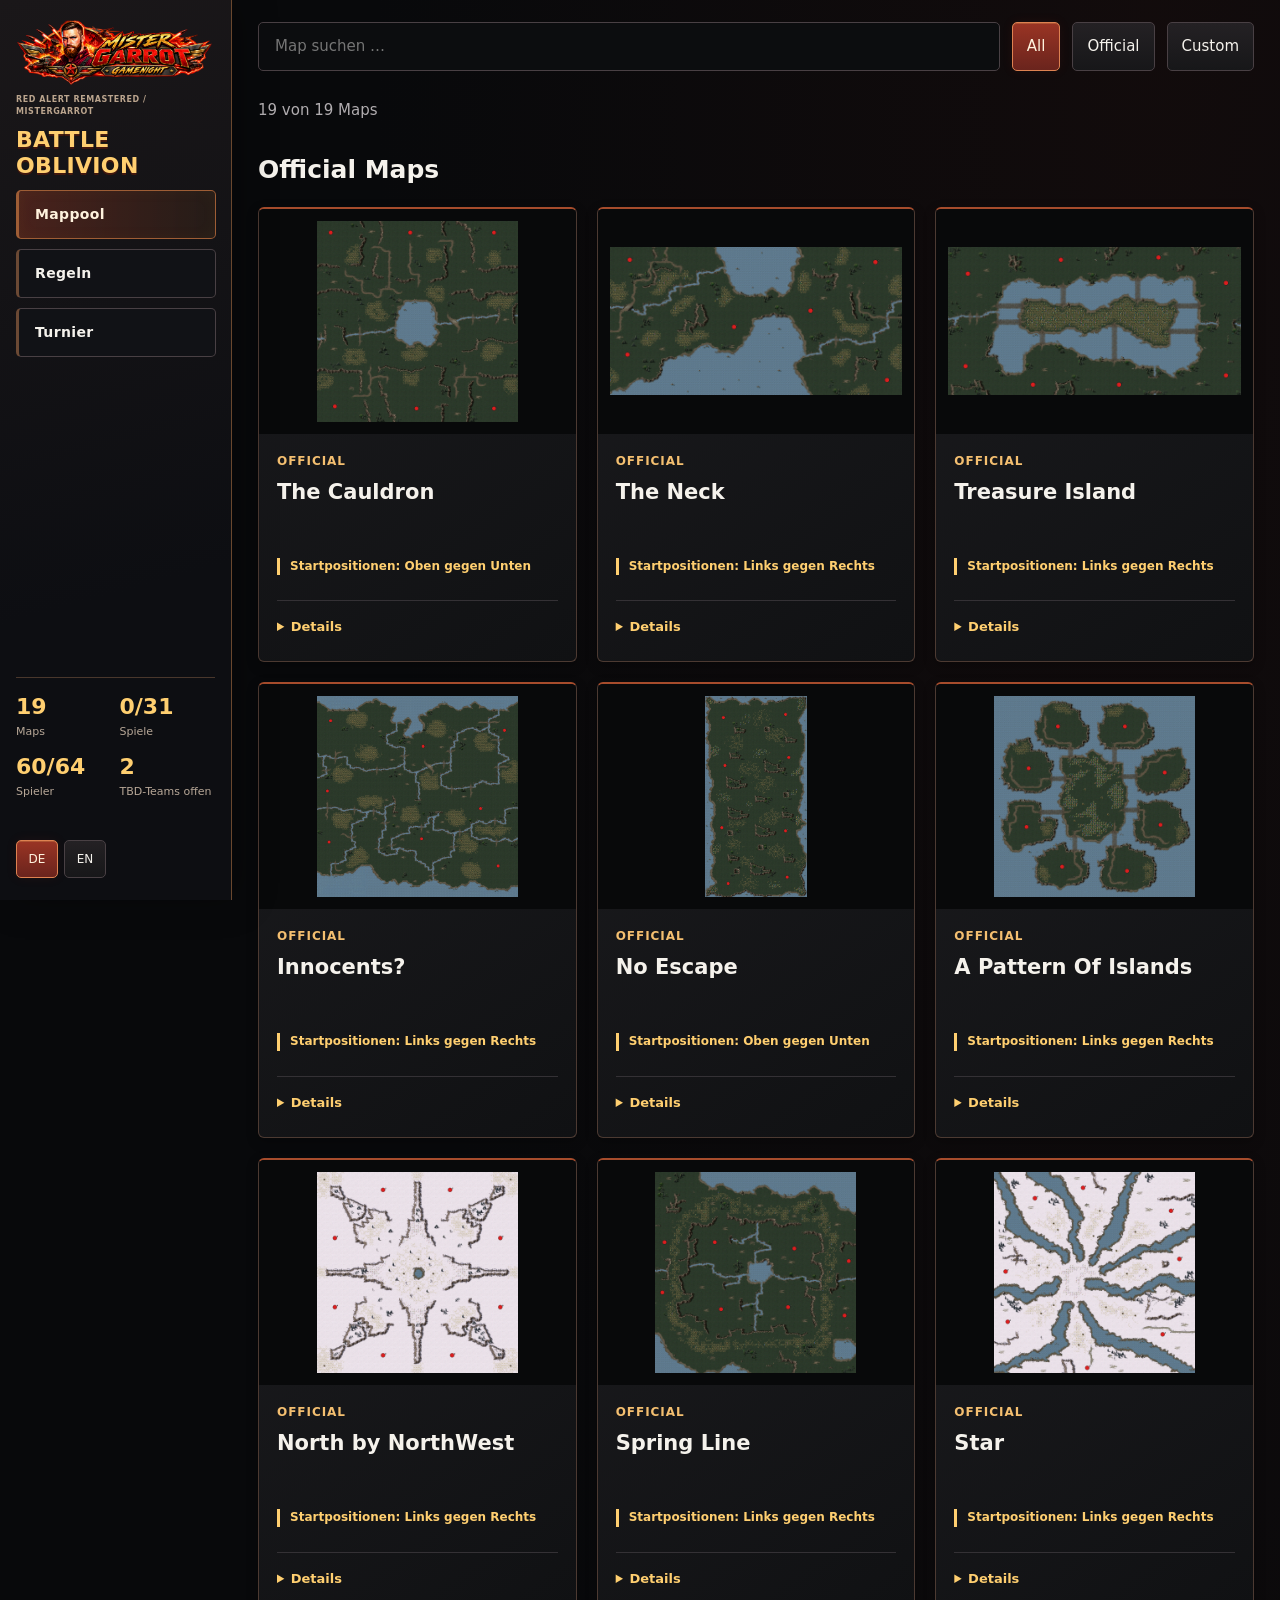
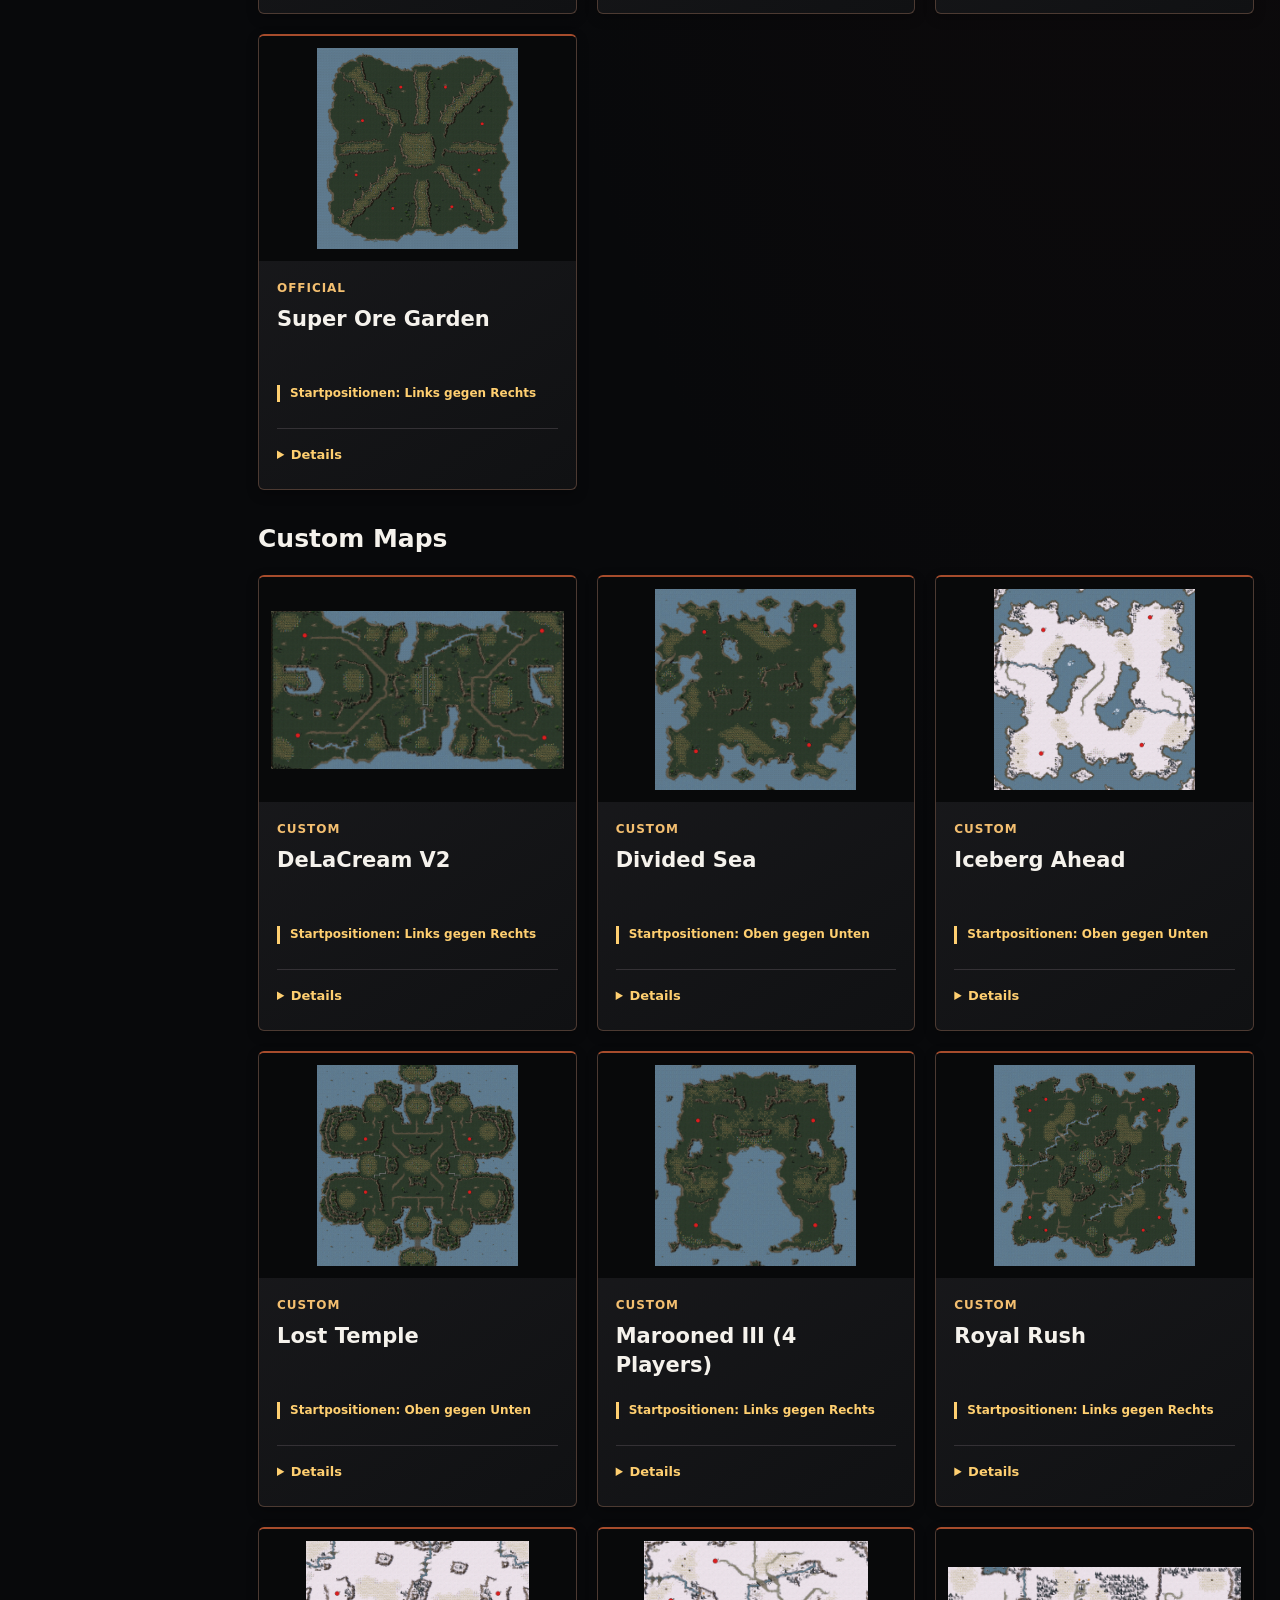
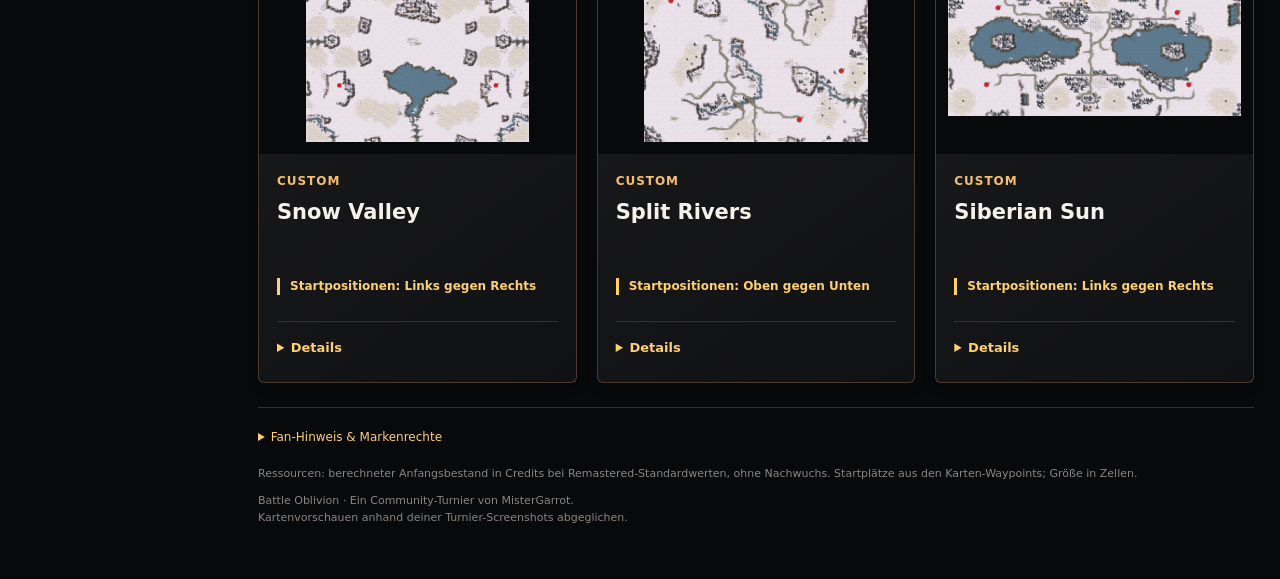
==== commit 6cbf9f6e: "Add files via upload" ====
--- a/turnier_mappool.html
+++ b/turnier_mappool.html
@@ -17,7 +17,7 @@
 #zoom-viewport[data-zoomed=true]{cursor:grab}#zoom-viewport.dragging{cursor:grabbing}
 #zoom-viewport #zoom-img{position:absolute;max-width:none;width:auto;height:auto;object-fit:fill;transform-origin:0 0;pointer-events:none}
 @media(max-width:500px){.zoom-controls{gap:6px}#zoom-viewport{height:55vh}}
-</style><link rel="stylesheet" href="assets/css/battle-oblivion-bracket.css?v=garrot-14"><link rel="stylesheet" href="assets/css/battle-oblivion-theme.css?v=garrot-14"></head><body><header><div class="wrap"><div class="language-switch" role="group" aria-label="Sprache / Language"><button class="filter" type="button" data-lang="de" aria-pressed="true" lang="de">DE</button><button class="filter" type="button" data-lang="en" aria-pressed="false" lang="en">EN</button></div><a class="garrot-brand" href="#" aria-label="MisterGarrot Gamenight"><img src="assets/branding/mistergarrot/wordmark-16dedf7042.png" alt="MisterGarrot Gamenight" width="2172" height="724"></a><div class="brand">RED ALERT REMASTERED / MISTERGARROT</div><h1>BATTLE OBLIVION</h1><p>MisterGarrots Battle Oblivion: Karten, Regeln und der aktuelle Turnierstand für die Red-Alert-Remastered-Community.</p><div class="stats"><span><strong>19</strong>Maps</span><span><strong id="sidebar-games">0/31</strong><span>Spiele</span></span><span><strong id="sidebar-players">60/64</strong><span>Spieler</span></span><span><strong id="sidebar-tbd">2</strong><span>TBD-Teams offen</span></span></div></div></header><main class="wrap"><nav class="tools" aria-label="Turnierbereiche"><button class="filter" id="maps-tab" aria-pressed="true" aria-controls="maps-panel">Mappool</button><button class="filter" id="rules-tab" aria-pressed="false" aria-controls="rules-panel">Regeln</button><button class="filter" id="tournament-tab" aria-pressed="false" aria-controls="tournament-panel">Turnier</button></nav><section id="tournament-panel" data-own-i18n hidden></section><div id="maps-panel"><div class="tools"><input id="search" type="search" aria-label="Karten suchen" placeholder="Map suchen …"><button class="filter" data-filter="all" aria-pressed="true">All</button><button class="filter" data-filter="official" aria-pressed="false">Official</button><button class="filter" data-filter="custom" aria-pressed="false">Custom</button></div><p id="count" role="status" aria-live="polite"></p><div id="groups"></div><p id="empty" hidden>Keine Map gefunden. Versuche einen anderen Suchbegriff.</p></div><section id="rules-panel" hidden aria-labelledby="rules-title"><div class="brand">BATTLE OBLIVION / TURNIERREGELN</div><h2 id="rules-title">Regeln</h2><article class="rule-box series-format"><h3>Turnierformat</h3><dl><dt>Runde 1 &amp; 2</dt><dd>BO5 · 3 Mapsiege</dd><dt>Viertel- &amp; Halbfinale</dt><dd>BO7 · 4 Mapsiege</dd><dt>Finale</dt><dd>BO9 · 5 Mapsiege</dd></dl></article><div class="rule-highlight"><strong>Baue 3 Erzsammler, bevor du angreifende Einheiten in der Waffenfabrik produzierst.</strong></div><div class="rules-grid"><article class="rule-box"><h3>📌 Allgemeine Spielregeln</h3><ul><li>Verbindungsabbruch innerhalb der ersten 2 Minuten → automatischer Neustart</li><li>Verbindungsabbruch nach 2 Minuten → Entscheidung der Turnierleitung</li><li>Keine Beleidigungen oder anstößige Sprache</li><li>Keine absichtliche Spielverzögerung</li><li>Verstößt dein Teamkollege gegen die Chatregeln, kann euer Team disqualifiziert werden.</li><li>Smurf-Accounts und Smurfing sind nicht erlaubt.</li></ul></article><article class="rule-box"><h3>📍 Kartenablauf &amp; Startpositionen</h3><ol><li>Die erste Karte wird zufällig ausgelost.</li><li>Das Team mit der niedrigeren Teamnummer wählt zuerst seine Startpositionen.</li><li>Das unterlegene Team wählt die nächste Karte.</li><li>Das unterlegene Team wählt außerdem zuerst seine Startpositionen.</li></ol></article><article class="rule-box"><h3>🗺️ Spieleinstellungen &amp; Sonderregeln</h3><dl><dt>Spielmodus</dt><dd>Basen aktiviert · Gebäude zerstören</dd><dt>Spielgeschwindigkeit</dt><dd>Schneller (Faster)</dd><dt>Starteinheiten</dt><dd>Keine</dd><dt>Technologiestufe</dt><dd>10</dd><dt>Startkapital</dt><dd>10000</dd><dt>Einheiten-Warteschlange</dt><dd>Aktiviert</dd><dt>Erznachwuchs</dt><dd>Standard</dd><dt>Kisten</dt><dd>Deaktiviert</dd><dt>Superwaffen</dt><dd>Aktiviert</dd><dt><strong>Wieder einpackbares MBF</strong></dt><dd><strong>Aktiviert</strong></dd><dt>Kriegsnebel kehrt zurück</dt><dd>Deaktiviert</dd><dt>Aftermath-Einheiten</dt><dd>Deaktiviert</dd></dl></article><article class="rule-box"><h3>⚔ Spielablauf</h3><p>Alle Fraktionen sind erlaubt.</p><h3>Bugs &amp; Exploits</h3><p>Die Nutzung von Bugs oder Exploits kann zur sofortigen Disqualifikation führen.</p></article></div></section><footer><details class="fan-notice"><summary>Fan-Hinweis &amp; Markenrechte</summary><p>Dies ist ein inoffizielles, von Fans erstelltes Dashboard und Gemeinschaftsprojekt. Es steht in keiner Verbindung zu Electronic Arts Inc. (EA) und wird von EA weder unterstützt noch gesponsert oder autorisiert.</p><p>Command & Conquer, Red Alert und die verwendeten Spielgrafiken, Logos und Marken gehören ihren jeweiligen Rechteinhabern. Dieses Angebot dient der Information und Organisation des Community-Turniers.</p></details><p>Ressourcen: berechneter Anfangsbestand in Credits bei Remastered-Standardwerten, ohne Nachwuchs. Startplätze aus den Karten-Waypoints; Größe in Zellen.</p><p>Battle Oblivion · Ein Community-Turnier von MisterGarrot.<br>Kartenvorschauen anhand deiner Turnier-Screenshots abgeglichen.</p></footer></main><dialog id="zoom" aria-labelledby="zoom-title"><button id="close" autofocus>Schließen</button><h2 id="zoom-title"></h2><div class="map-view-layout"><div class="map-view-main"><div class="zoom-controls" role="group" aria-label="Kartenzoom"><button type="button" id="zoom-out" aria-label="Verkleinern">−</button><input id="zoom-range" type="range" min="100" max="500" step="25" value="100" aria-label="Zoomstufe"><output id="zoom-percent" for="zoom-range">100%</output><button type="button" id="zoom-in" aria-label="Vergrößern">+</button><button type="button" id="zoom-reset">Zurücksetzen</button></div><p class="zoom-hint">Mausrad zum Zoomen · Ziehen zum Verschieben · Doppelklick zum Zurücksetzen</p><div id="zoom-viewport" tabindex="0" aria-label="Vergrößerbare Karte"><img id="zoom-img" alt="" draggable="false"></div></div><aside id="map-info-panel" class="map-info-panel" aria-labelledby="map-info-title"><h3 id="map-info-title">Kartendetails</h3><div id="map-info-body"></div><p id="zoom-note"></p></aside></div></dialog><script>
+</style><link rel="stylesheet" href="assets/css/battle-oblivion-bracket.css?v=garrot-16"><link rel="stylesheet" href="assets/css/battle-oblivion-theme.css?v=garrot-16"></head><body><header><div class="wrap"><div class="language-switch" role="group" aria-label="Sprache / Language"><button class="filter" type="button" data-lang="de" aria-pressed="true" lang="de">DE</button><button class="filter" type="button" data-lang="en" aria-pressed="false" lang="en">EN</button></div><a class="garrot-brand" href="#" aria-label="MisterGarrot Gamenight"><img src="assets/branding/mistergarrot/wordmark-16dedf7042.png" alt="MisterGarrot Gamenight" width="2172" height="724"></a><div class="brand">RED ALERT REMASTERED / MISTERGARROT</div><h1>BATTLE OBLIVION</h1><p>MisterGarrots Battle Oblivion: Karten, Regeln und der aktuelle Turnierstand für die Red-Alert-Remastered-Community.</p><div class="stats"><span><strong>19</strong>Maps</span><span><strong id="sidebar-games">0/31</strong><span>Spiele</span></span><span><strong id="sidebar-players">60/64</strong><span>Spieler</span></span><span><strong id="sidebar-tbd">2</strong><span>TBD-Teams offen</span></span></div></div></header><main class="wrap"><nav class="tools" aria-label="Turnierbereiche"><button class="filter" id="maps-tab" aria-pressed="true" aria-controls="maps-panel">Mappool</button><button class="filter" id="rules-tab" aria-pressed="false" aria-controls="rules-panel">Regeln</button><button class="filter" id="tournament-tab" aria-pressed="false" aria-controls="tournament-panel">Turnier</button></nav><section id="tournament-panel" data-own-i18n hidden></section><div id="maps-panel"><div class="tools"><input id="search" type="search" aria-label="Karten suchen" placeholder="Map suchen …"><button class="filter" data-filter="all" aria-pressed="true">All</button><button class="filter" data-filter="official" aria-pressed="false">Official</button><button class="filter" data-filter="custom" aria-pressed="false">Custom</button></div><p id="count" role="status" aria-live="polite"></p><div id="groups"></div><p id="empty" hidden>Keine Map gefunden. Versuche einen anderen Suchbegriff.</p></div><section id="rules-panel" hidden aria-labelledby="rules-title"><div class="brand">BATTLE OBLIVION / TURNIERREGELN</div><h2 id="rules-title">Regeln</h2><article class="rule-box series-format"><h3>Turnierformat</h3><dl><dt>Runde 1 &amp; 2</dt><dd>BO5 · 3 Mapsiege</dd><dt>Viertel- &amp; Halbfinale</dt><dd>BO7 · 4 Mapsiege</dd><dt>Finale</dt><dd>BO9 · 5 Mapsiege</dd></dl></article><div class="rule-highlight"><strong>Baue 3 Erzsammler, bevor du angreifende Einheiten in der Waffenfabrik produzierst.</strong></div><div class="rules-grid"><article class="rule-box"><h3>📌 Allgemeine Spielregeln</h3><ul><li>Verbindungsabbruch innerhalb der ersten 2 Minuten → automatischer Neustart</li><li>Verbindungsabbruch nach 2 Minuten → Entscheidung der Turnierleitung</li><li>Keine Beleidigungen oder anstößige Sprache</li><li>Keine absichtliche Spielverzögerung</li><li>Verstößt dein Teamkollege gegen die Chatregeln, kann euer Team disqualifiziert werden.</li><li>Smurf-Accounts und Smurfing sind nicht erlaubt.</li></ul></article><article class="rule-box"><h3>📍 Kartenablauf &amp; Startpositionen</h3><ol><li>Die erste Karte wird zufällig ausgelost.</li><li>Das Team mit der niedrigeren Teamnummer wählt zuerst seine Startpositionen.</li><li>Das unterlegene Team wählt die nächste Karte.</li><li>Das unterlegene Team wählt außerdem zuerst seine Startpositionen.</li></ol></article><article class="rule-box"><h3>🗺️ Spieleinstellungen &amp; Sonderregeln</h3><dl><dt>Spielmodus</dt><dd>Basen aktiviert · Gebäude zerstören</dd><dt>Spielgeschwindigkeit</dt><dd>Schneller (Faster)</dd><dt>Starteinheiten</dt><dd>Keine</dd><dt>Technologiestufe</dt><dd>10</dd><dt>Startkapital</dt><dd>10000</dd><dt>Einheiten-Warteschlange</dt><dd>Aktiviert</dd><dt>Erznachwuchs</dt><dd>Standard</dd><dt>Kisten</dt><dd>Deaktiviert</dd><dt>Superwaffen</dt><dd>Aktiviert</dd><dt><strong>Wieder einpackbares MBF</strong></dt><dd><strong>Aktiviert</strong></dd><dt>Kriegsnebel kehrt zurück</dt><dd>Deaktiviert</dd><dt>Aftermath-Einheiten</dt><dd>Deaktiviert</dd></dl></article><article class="rule-box"><h3>⚔ Spielablauf</h3><p>Alle Fraktionen sind erlaubt.</p><h3>Bugs &amp; Exploits</h3><p>Die Nutzung von Bugs oder Exploits kann zur sofortigen Disqualifikation führen.</p></article></div></section><footer><details class="fan-notice"><summary>Fan-Hinweis &amp; Markenrechte</summary><p>Dies ist ein inoffizielles, von Fans erstelltes Dashboard und Gemeinschaftsprojekt. Es steht in keiner Verbindung zu Electronic Arts Inc. (EA) und wird von EA weder unterstützt noch gesponsert oder autorisiert.</p><p>Command & Conquer, Red Alert und die verwendeten Spielgrafiken, Logos und Marken gehören ihren jeweiligen Rechteinhabern. Dieses Angebot dient der Information und Organisation des Community-Turniers.</p></details><p>Ressourcen: berechneter Anfangsbestand in Credits bei Remastered-Standardwerten, ohne Nachwuchs. Startplätze aus den Karten-Waypoints; Größe in Zellen.</p><p>Battle Oblivion · Ein Community-Turnier von MisterGarrot.<br>Kartenvorschauen anhand deiner Turnier-Screenshots abgeglichen.</p></footer></main><dialog id="zoom" aria-labelledby="zoom-title"><button id="close" autofocus>Schließen</button><h2 id="zoom-title"></h2><div class="map-view-layout"><div class="map-view-main"><div class="zoom-controls" role="group" aria-label="Kartenzoom"><button type="button" id="zoom-out" aria-label="Verkleinern">−</button><input id="zoom-range" type="range" min="100" max="500" step="25" value="100" aria-label="Zoomstufe"><output id="zoom-percent" for="zoom-range">100%</output><button type="button" id="zoom-in" aria-label="Vergrößern">+</button><button type="button" id="zoom-reset">Zurücksetzen</button></div><p class="zoom-hint">Mausrad zum Zoomen · Ziehen zum Verschieben · Doppelklick zum Zurücksetzen</p><div id="zoom-viewport" tabindex="0" aria-label="Vergrößerbare Karte"><img id="zoom-img" alt="" draggable="false"></div></div><aside id="map-info-panel" class="map-info-panel" aria-labelledby="map-info-title"><h3 id="map-info-title">Kartendetails</h3><div id="map-info-body"></div><p id="zoom-note"></p></aside></div></dialog><script>
 const translations={"Turnier": "Tournament", "6-Spieler": "6-player", "8-Spieler": "8-player", "Mappool": "Map pool", "Regeln": "Rules", "Turnierbereiche": "Tournament sections", "Karten suchen": "Search maps", "Map suchen …": "Search maps …", "Alle Maps": "All maps", "6 Spieler": "6 players", "8 Spieler": "8 players", "6-Spieler-Maps": "6-player maps", "8-Spieler-Maps": "8-player maps", "Keine Map gefunden. Versuche einen anderen Suchbegriff.": "No maps found. Try another search term.", "BATTLE OBLIVION / TURNIERREGELN": "BATTLE OBLIVION / TOURNAMENT RULES", "Baue 3 Erzsammler, bevor du angreifende Einheiten in der Waffenfabrik produzierst.": "Build 3 ore trucks before any attacking units from the War Factory.", "📌 Allgemeine Spielregeln": "📌 General Gameplay Rules", "Verbindungsabbruch innerhalb der ersten 2 Minuten → automatischer Neustart": "Disconnect within the first 2 minutes → automatic restart", "Verbindungsabbruch nach 2 Minuten → Entscheidung der Turnierleitung": "Disconnect after 2 minutes → admin decision", "Keine Beleidigungen oder anstößige Sprache": "No flaming or foul language", "Keine absichtliche Spielverzögerung": "No intentional stalling", "Verstößt dein Teamkollege gegen die Chatregeln, kann euer Team disqualifiziert werden.": "If your teammate violates chat rules, your team may be disqualified.", "Smurf-Accounts und Smurfing sind nicht erlaubt.": "No smurfs or smurfing allowed.", "📍 Kartenablauf & Startpositionen": "📍 Map Format & Starting Positions", "Die erste Karte wird zufällig ausgelost.": "The first map is randomly drawn.", "Das Team mit der niedrigeren Teamnummer wählt zuerst seine Startpositionen.": "The team with the lower team number picks starting positions first.", "Das unterlegene Team wählt die nächste Karte.": "The losing team picks the next map.", "Das unterlegene Team wählt außerdem zuerst seine Startpositionen.": "The losing team also picks starting positions first.", "🗺️ Spieleinstellungen & Sonderregeln": "🗺️ Map & Special Rules", "Spielmodus": "Mode", "Basen aktiviert · Gebäude zerstören": "Bases On · Destroy Structures", "Spielgeschwindigkeit": "Game Speed", "Schneller (Faster)": "Faster", "Starteinheiten": "Starting Units", "Keine": "None", "Technologiestufe": "Tech Level", "Startkapital": "Credits", "Einheiten-Warteschlange": "Unit Queueing", "Aktiviert": "Enabled", "Deaktiviert": "Disabled", "Erznachwuchs": "Ore Regrows", "Standard": "Default", "Kisten": "Crates", "Superwaffen": "Super Weapons", "Wieder einpackbares MBF": "Redeployable MCV", "Kriegsnebel kehrt zurück": "Shroud Regrows", "Aftermath-Einheiten": "Aftermath Units", "⚔ Spielablauf": "⚔ Gameplay", "Alle Fraktionen sind erlaubt.": "All factions are allowed.", "Die Nutzung von Bugs oder Exploits kann zur sofortigen Disqualifikation führen.": "Any use of bugs or exploits may result in instant disqualification.", "Bei gekennzeichneten Karten muss die genaue Turnierversion noch abgeglichen werden.": "The exact tournament version of marked maps still needs to be verified.", "Schließen": "Close", "Im Steam Workshop ansehen ↗": "View in Steam Workshop ↗", "Vorschau nicht verfügbar": "Preview unavailable", "Vorschau · Zuordnung offen": "Preview · Version unconfirmed", "Vorschau im Bestand: Treasure Isle.": "Library preview: Treasure Isle.", "Innocents? (Mega) · 8 Spieler": "Innocents? (Mega) · 8 players", "Mehrere Versionen im Bestand. Gezeigt: Marooned III; Turnierversion bitte abgleichen.": "Multiple versions in the library. Shown: Marooned III; please verify the tournament version.", "Bestandsversion: DeLaCream V2, Final cut!. Bitte mit Turnierversion abgleichen.": "Library version: DeLaCream V2, Final cut!. Please verify against the tournament version.", "Bestandsversion: Divided Sea (Open Center 2 - 4 Players). Bitte mit Turnierversion abgleichen.": "Library version: Divided Sea (Open Center 2 - 4 Players). Please verify against the tournament version.", "Bestandsversion: Iceberg Ahead (2 - 4 Players). Bitte mit Turnierversion abgleichen.": "Library version: Iceberg Ahead (2 - 4 Players). Please verify against the tournament version.", "Bestandsversion: Royal Rush (Mega). Bitte mit Turnierversion abgleichen.": "Library version: Royal Rush (Mega). Please verify against the tournament version.", "Bestandsversion: Snow Valley (2 - 4 Players TE1). Bitte mit Turnierversion abgleichen.": "Library version: Snow Valley (2 - 4 Players TE1). Please verify against the tournament version.", "Bestandsversion: Split Rivers (2 - 4 Players). Bitte mit Turnierversion abgleichen.": "Library version: Split Rivers (2 - 4 Players). Please verify against the tournament version.", "Bestandsversion: Siberian Sun (4 Lg). Bitte mit Turnierversion abgleichen.": "Library version: Siberian Sun (4 Lg). Please verify against the tournament version.", "Gesucht: Left vs Right. Die bisherige Vorschau zeigte eine andere Version; korrekte Vorschau folgt.": "Looking for: Left vs Right. The previous preview showed a different version; the correct preview will follow.", "Startpositionen: Links gegen Rechts": "Starting positions: Left vs Right", "Startpositionen: Oben gegen Unten": "Starting positions: Top vs Bottom", "Bestandsversion: DeLaCream V2, Final cut!. Vorschau mit Turnier-Screenshot abgeglichen.": "Library version: DeLaCream V2, Final cut!. Preview visually matched against the tournament screenshot.", "Bestandsversion: Divided Sea (Open Center 2 - 4 Players). Vorschau mit Turnier-Screenshot abgeglichen.": "Library version: Divided Sea (Open Center 2 - 4 Players). Preview visually matched against the tournament screenshot.", "Bestandsversion: Iceberg Ahead (2 - 4 Players). Vorschau mit Turnier-Screenshot abgeglichen.": "Library version: Iceberg Ahead (2 - 4 Players). Preview visually matched against the tournament screenshot.", "Bestandsversion: Marooned III (4 Players). Vorschau mit Turnier-Screenshot abgeglichen.": "Library version: Marooned III (4 Players). Preview visually matched against the tournament screenshot.", "Bestandsversion: Royal Rush (Mega). Vorschau mit Turnier-Screenshot abgeglichen.": "Library version: Royal Rush (Mega). Preview visually matched against the tournament screenshot.", "Bestandsversion: Snow Valley (2 - 4 Players TE1). Vorschau mit Turnier-Screenshot abgeglichen.": "Library version: Snow Valley (2 - 4 Players TE1). Preview visually matched against the tournament screenshot.", "Bestandsversion: Split Rivers (2 - 4 Players). Vorschau mit Turnier-Screenshot abgeglichen.": "Library version: Split Rivers (2 - 4 Players). Preview visually matched against the tournament screenshot.", "Bestandsversion: Siberian Sun (4 Lg). Vorschau mit Turnier-Screenshot abgeglichen.": "Library version: Siberian Sun (4 Lg). Preview visually matched against the tournament screenshot.", "Kartenvorschauen anhand deiner Turnier-Screenshots abgeglichen.": "Map previews visually checked against your tournament screenshots.", "Kartengröße": "Map size", "Zellen": "cells", "Startplätze": "Starting spots", "Klima": "Theater", "Gemäßigt": "Temperate", "Schnee": "Snow", "Innenraum": "Interior", "Ressourcen gesamt": "Total resources", "Erz": "Ore", "Gems": "Gems", "Erzminen": "Ore mines", "Wasser": "Water", "Ja": "Yes", "Nein": "No", "Startpunkte & Kartendaten": "Starting spots & map data", "Quelldatei": "Source map", "Erzfelder": "Ore cells", "Gems-Felder": "Gem cells", "Startplätze laut Kartendatei; Turnierkategorie: 6 Spieler.": "Starting spots from the map file; tournament category: 6 players.", "Ressourcen: berechneter Anfangsbestand in Credits bei Remastered-Standardwerten, ohne Nachwuchs. Startplätze aus den Karten-Waypoints; Größe in Zellen.": "Resources: calculated initial credits using default Remastered values, excluding regrowth. Starting spots from map waypoints; size in cells.", "Kartenzoom": "Map zoom", "Verkleinern": "Zoom out", "Vergrößern": "Zoom in", "Zoomstufe": "Zoom level", "Zurücksetzen": "Reset", "Vergrößerbare Karte": "Zoomable map", "Mausrad zum Zoomen · Ziehen zum Verschieben · Doppelklick zum Zurücksetzen": "Scroll to zoom · Drag to pan · Double-click to reset", "Turnierformat": "Tournament format", "Runde 1 & 2": "Rounds 1 & 2", "Viertel- & Halbfinale": "Quarter- & semi-finals", "Finale": "Final", "BO5 · 3 Mapsiege": "BO5 · 3 map wins", "BO7 · 4 Mapsiege": "BO7 · 4 map wins", "BO9 · 5 Mapsiege": "BO9 · 5 map wins", "Details anzeigen": "Show details", "Spiele": "Matches", "Spieler": "Players", "TBD-Teams offen": "TBD teams remaining", "Fan-Hinweis & Markenrechte": "Fan notice & trademarks", "Dies ist ein inoffizielles, von Fans erstelltes Dashboard und Gemeinschaftsprojekt. Es steht in keiner Verbindung zu Electronic Arts Inc. (EA) und wird von EA weder unterstützt noch gesponsert oder autorisiert.": "This is an unofficial, fan-created dashboard and community project. It is not affiliated with Electronic Arts Inc. (EA) and is not supported, sponsored or authorized by EA.", "Command & Conquer, Red Alert und die verwendeten Spielgrafiken, Logos und Marken gehören ihren jeweiligen Rechteinhabern. Dieses Angebot dient der Information und Organisation des Community-Turniers.": "Command & Conquer, Red Alert and the game artwork, logos and trademarks used belong to their respective rights holders. This site provides information and supports the organization of the community tournament.", "MisterGarrots Battle Oblivion: Karten, Regeln und der aktuelle Turnierstand für die Red-Alert-Remastered-Community.": "MisterGarrot’s Battle Oblivion: maps, rules and the latest tournament results for the Red Alert Remastered community.", "Battle Oblivion · Ein Community-Turnier von MisterGarrot.": "Battle Oblivion · A community tournament by MisterGarrot.", "Kartendetails": "Map details"};
 let language='de';
 try { const saved=localStorage.getItem('battle-oblivion-language'); if(saved==='en')language='en'; } catch {}
@@ -42,13 +42,13 @@
   for(const [name,value] of Object.entries(originalAttributes.get(element)))element.setAttribute(name,translate(value));
  }
  for(const number of document.querySelectorAll('[data-number]'))number.textContent=new Intl.NumberFormat('de-DE').format(Number(number.dataset.number));
- const activeMap=maps.find(map=>mapDisplayName(map.name)===document.querySelector('#zoom-title').textContent);if(activeMap)document.querySelector('#zoom-note').textContent=translate(activeMap.note);
+ const activeMap=maps.find(map=>mapDisplayName(map.name)===document.querySelector('#zoom-title').textContent);if(activeMap)document.querySelector('#zoom-note').textContent='';
  for(const button of document.querySelectorAll('[data-lang]'))button.setAttribute('aria-pressed',String(button.dataset.lang===language));
 }
 for(const button of document.querySelectorAll('[data-lang]'))button.addEventListener('click',()=>{language=button.dataset.lang;try{localStorage.setItem('battle-oblivion-language',language)}catch{}applyLanguage();update();window.dispatchEvent(new Event('battle-language-change'));});
 
 for(const name of ['maps','rules','tournament'])document.querySelector('#'+name+'-tab').addEventListener('click',()=>{for(const panel of ['maps','rules','tournament']){document.querySelector('#'+panel+'-panel').hidden=panel!==name;document.querySelector('#'+panel+'-tab').setAttribute('aria-pressed',String(panel===name))}});
-const maps=[{"name": "The Cauldron", "group": "6", "image": "assets/turnier-mappool/hd/01.webp", "note": "", "link": "", "original_preview": "assets/turnier-mappool/01.jpg", "metadata": {"source_name": "The Cauldron (Large 6 players)", "width": 96, "height": 96, "area": 9216, "start_positions": 6, "starts": [{"number": 1, "x": 22, "y": 21}, {"number": 2, "x": 100, "y": 105}, {"number": 3, "x": 100, "y": 21}, {"number": 4, "x": 24, "y": 104}, {"number": 5, "x": 63, "y": 105}, {"number": 6, "x": 60, "y": 21}], "theater": "temperat", "ore_credits": 150375, "gem_credits": 0, "total_credits": 150375, "ore_cells": 704, "gem_cells": 0, "ore_mines": 12, "water_cells": 312, "resource_basis": "Initial map resources; default Remastered values; excludes regrowth."}}, {"name": "The Neck", "group": "6", "image": "assets/turnier-mappool/hd/02.webp", "note": "", "link": "", "original_preview": "assets/turnier-mappool/02.jpg", "metadata": {"source_name": "The Neck (Medium 6 players)", "width": 126, "height": 64, "area": 8064, "start_positions": 6, "starts": [{"number": 3, "x": 9, "y": 37}, {"number": 4, "x": 120, "y": 89}, {"number": 5, "x": 115, "y": 38}, {"number": 6, "x": 8, "y": 78}, {"number": 7, "x": 87, "y": 59}, {"number": 8, "x": 54, "y": 66}], "theater": "temperat", "ore_credits": 135200, "gem_credits": 19600, "total_credits": 154800, "ore_cells": 654, "gem_cells": 40, "ore_mines": 11, "water_cells": 1983, "resource_basis": "Initial map resources; default Remastered values; excludes regrowth."}}, {"name": "Treasure Island", "group": "6", "image": "assets/turnier-mappool/hd/03.webp", "note": "Vorschau im Bestand: Treasure Isle.", "link": "", "original_preview": "assets/turnier-mappool/03.jpg", "metadata": {"source_name": "Treasure Isle (4-6)", "width": 126, "height": 64, "area": 8064, "start_positions": 8, "starts": [{"number": 1, "x": 9, "y": 43}, {"number": 2, "x": 120, "y": 87}, {"number": 3, "x": 37, "y": 91}, {"number": 4, "x": 91, "y": 36}, {"number": 5, "x": 8, "y": 83}, {"number": 6, "x": 120, "y": 47}, {"number": 7, "x": 74, "y": 91}, {"number": 8, "x": 49, "y": 37}], "theater": "temperat", "ore_credits": 118650, "gem_credits": 100550, "total_credits": 219200, "ore_cells": 493, "gem_cells": 193, "ore_mines": 7, "water_cells": 1565, "resource_basis": "Initial map resources; default Remastered values; excludes regrowth."}}, {"name": "Innocents?", "group": "8", "image": "assets/turnier-mappool/hd/04.webp", "note": "Innocents? (Mega) · 8 Spieler", "link": "", "original_preview": "assets/turnier-mappool/04.jpg", "metadata": {"source_name": "Innocents? (Mega 8 players)", "width": 126, "height": 126, "area": 15876, "start_positions": 8, "starts": [{"number": 1, "x": 9, "y": 16}, {"number": 2, "x": 114, "y": 107}, {"number": 3, "x": 118, "y": 22}, {"number": 4, "x": 8, "y": 92}, {"number": 5, "x": 7, "y": 60}, {"number": 6, "x": 67, "y": 32}, {"number": 7, "x": 66, "y": 90}, {"number": 8, "x": 103, "y": 71}], "theater": "temperat", "ore_credits": 406200, "gem_credits": 0, "total_credits": 406200, "ore_cells": 1758, "gem_cells": 0, "ore_mines": 30, "water_cells": 2166, "resource_basis": "Initial map resources; default Remastered values; excludes regrowth."}}, {"name": "No Escape", "group": "6", "image": "assets/turnier-mappool/hd/05.webp", "note": "", "link": "", "original_preview": "assets/turnier-mappool/05.jpg", "metadata": {"source_name": "No Escape (4-6)", "width": 64, "height": 126, "area": 8064, "start_positions": 8, "starts": [{"number": 1, "x": 43, "y": 14}, {"number": 2, "x": 83, "y": 114}, {"number": 3, "x": 42, "y": 83}, {"number": 4, "x": 84, "y": 39}, {"number": 5, "x": 46, "y": 118}, {"number": 6, "x": 82, "y": 12}, {"number": 7, "x": 44, "y": 44}, {"number": 8, "x": 82, "y": 85}], "theater": "temperat", "ore_credits": 69900, "gem_credits": 81150, "total_credits": 151050, "ore_cells": 590, "gem_cells": 253, "ore_mines": 10, "water_cells": 697, "resource_basis": "Initial map resources; default Remastered values; excludes regrowth."}}, {"name": "A Pattern Of Islands", "group": "8", "image": "assets/turnier-mappool/hd/06.webp", "note": "", "link": "", "original_preview": "assets/turnier-mappool/06.jpg", "metadata": {"source_name": "A Pattern Of Islands (Large 8 players)", "width": 96, "height": 96, "area": 9216, "start_positions": 8, "starts": [{"number": 1, "x": 79, "y": 99}, {"number": 2, "x": 46, "y": 30}, {"number": 3, "x": 31, "y": 78}, {"number": 4, "x": 97, "y": 52}, {"number": 5, "x": 78, "y": 30}, {"number": 6, "x": 48, "y": 97}, {"number": 7, "x": 32, "y": 50}, {"number": 8, "x": 95, "y": 77}], "theater": "temperat", "ore_credits": 50775, "gem_credits": 179750, "total_credits": 230525, "ore_cells": 262, "gem_cells": 397, "ore_mines": 14, "water_cells": 3662, "resource_basis": "Initial map resources; default Remastered values; excludes regrowth."}}, {"name": "North by NorthWest", "group": "8", "image": "assets/turnier-mappool/hd/07.webp", "note": "", "link": "", "original_preview": "assets/turnier-mappool/07.jpg", "metadata": {"source_name": "NORTH BY NORTHWEST (4-8)", "width": 96, "height": 96, "area": 9216, "start_positions": 8, "starts": [{"number": 1, "x": 47, "y": 23}, {"number": 2, "x": 80, "y": 102}, {"number": 3, "x": 103, "y": 46}, {"number": 4, "x": 24, "y": 79}, {"number": 5, "x": 24, "y": 46}, {"number": 6, "x": 103, "y": 79}, {"number": 7, "x": 79, "y": 23}, {"number": 8, "x": 47, "y": 102}], "theater": "snow", "ore_credits": 183525, "gem_credits": 61800, "total_credits": 245325, "ore_cells": 1069, "gem_cells": 168, "ore_mines": 8, "water_cells": 8, "resource_basis": "Initial map resources; default Remastered values; excludes regrowth."}}, {"name": "Spring Line", "group": "8", "image": "assets/turnier-mappool/hd/08.webp", "note": "", "link": "", "original_preview": "assets/turnier-mappool/08.jpg", "metadata": {"source_name": "Spring Line", "width": 96, "height": 96, "area": 9216, "start_positions": 8, "starts": [{"number": 1, "x": 47, "y": 81}, {"number": 2, "x": 82, "y": 52}, {"number": 3, "x": 44, "y": 49}, {"number": 4, "x": 79, "y": 80}, {"number": 5, "x": 106, "y": 84}, {"number": 6, "x": 20, "y": 49}, {"number": 7, "x": 108, "y": 58}, {"number": 8, "x": 19, "y": 73}], "theater": "temperat", "ore_credits": 151350, "gem_credits": 25550, "total_credits": 176900, "ore_cells": 931, "gem_cells": 61, "ore_mines": 20, "water_cells": 989, "resource_basis": "Initial map resources; default Remastered values; excludes regrowth."}}, {"name": "Star", "group": "8", "image": "assets/turnier-mappool/hd/09.webp", "note": "", "link": "", "original_preview": "assets/turnier-mappool/09.jpg", "metadata": {"source_name": "star", "width": 96, "height": 96, "area": 9216, "start_positions": 8, "starts": [{"number": 1, "x": 60, "y": 109}, {"number": 2, "x": 96, "y": 93}, {"number": 3, "x": 104, "y": 57}, {"number": 4, "x": 100, "y": 34}, {"number": 5, "x": 58, "y": 23}, {"number": 6, "x": 35, "y": 28}, {"number": 7, "x": 21, "y": 63}, {"number": 8, "x": 22, "y": 87}], "theater": "snow", "ore_credits": 103025, "gem_credits": 71600, "total_credits": 174625, "ore_cells": 636, "gem_cells": 168, "ore_mines": 17, "water_cells": 1373, "resource_basis": "Initial map resources; default Remastered values; excludes regrowth."}}, {"name": "Super Ore Garden", "group": "8", "image": "assets/turnier-mappool/hd/10.webp", "note": "", "link": "", "original_preview": "assets/turnier-mappool/10.jpg", "metadata": {"source_name": "Super Ore Garden (Mega 8 players)", "width": 126, "height": 126, "area": 15876, "start_positions": 8, "starts": [{"number": 1, "x": 25, "y": 80}, {"number": 2, "x": 85, "y": 100}, {"number": 3, "x": 53, "y": 25}, {"number": 4, "x": 104, "y": 48}, {"number": 5, "x": 81, "y": 25}, {"number": 6, "x": 102, "y": 77}, {"number": 7, "x": 29, "y": 46}, {"number": 8, "x": 48, "y": 101}], "theater": "temperat", "ore_credits": 337450, "gem_credits": 168500, "total_credits": 505950, "ore_cells": 1414, "gem_cells": 398, "ore_mines": 37, "water_cells": 4153, "resource_basis": "Initial map resources; default Remastered values; excludes regrowth."}}, {"name": "DeLaCream V2", "group": "custom", "image": "assets/turnier-mappool/hd/11.webp", "note": "Bestandsversion: DeLaCream V2, Final cut!. Vorschau mit Turnier-Screenshot abgeglichen.", "link": "https://steamcommunity.com/sharedfiles/filedetails/?id=3649733199", "original_preview": "assets/turnier-mappool/11.jpg", "metadata": {"source_name": "DeLaCream V2", "width": 126, "height": 68, "area": 8568, "start_positions": 4, "starts": [{"number": 1, "x": 12, "y": 54}, {"number": 2, "x": 15, "y": 11}, {"number": 3, "x": 117, "y": 9}, {"number": 4, "x": 118, "y": 55}], "theater": "temperat", "ore_credits": 182750, "gem_credits": 130800, "total_credits": 313550, "ore_cells": 875, "gem_cells": 308, "ore_mines": 26, "water_cells": 976, "resource_basis": "Initial map resources; default Remastered values; excludes regrowth."}}, {"name": "Divided Sea", "group": "custom", "image": "assets/turnier-mappool/hd/12.webp", "note": "Bestandsversion: Divided Sea (Open Center 2 - 4 Players). Vorschau mit Turnier-Screenshot abgeglichen.", "link": "https://steamcommunity.com/sharedfiles/filedetails/?id=2623360360", "positions": "tb", "original_preview": "assets/turnier-mappool/12.jpg", "metadata": {"source_name": "Divided Sea (2 - 4 Players)", "width": 96, "height": 96, "area": 9216, "start_positions": 4, "starts": [{"number": 1, "x": 77, "y": 18}, {"number": 2, "x": 20, "y": 78}, {"number": 3, "x": 74, "y": 75}, {"number": 4, "x": 24, "y": 21}], "theater": "temperat", "ore_credits": 190925, "gem_credits": 43100, "total_credits": 234025, "ore_cells": 890, "gem_cells": 138, "ore_mines": 24, "water_cells": 2974, "resource_basis": "Initial map resources; default Remastered values; excludes regrowth."}}, {"name": "Iceberg Ahead", "group": "custom", "image": "assets/turnier-mappool/hd/13.webp", "note": "Bestandsversion: Iceberg Ahead (2 - 4 Players). Vorschau mit Turnier-Screenshot abgeglichen.", "link": "https://steamcommunity.com/sharedfiles/filedetails/?id=2819389516", "positions": "tb", "original_preview": "assets/turnier-mappool/13.jpg", "metadata": {"source_name": "Iceberg Ahead (2 - 4 Players)", "width": 96, "height": 96, "area": 9216, "start_positions": 4, "starts": [{"number": 1, "x": 24, "y": 20}, {"number": 2, "x": 71, "y": 75}, {"number": 3, "x": 75, "y": 14}, {"number": 4, "x": 23, "y": 79}], "theater": "snow", "ore_credits": 171750, "gem_credits": 57800, "total_credits": 229550, "ore_cells": 782, "gem_cells": 136, "ore_mines": 20, "water_cells": 2927, "resource_basis": "Initial map resources; default Remastered values; excludes regrowth."}}, {"name": "Lost Temple", "group": "custom", "image": "assets/turnier-mappool/hd/14.webp", "note": "", "link": "https://steamcommunity.com/sharedfiles/filedetails/?id=2489464882", "positions": "tb", "original_preview": "assets/turnier-mappool/14.jpg", "metadata": {"source_name": "Lost Temple", "width": 110, "height": 110, "area": 12100, "start_positions": 4, "starts": [{"number": 1, "x": 35, "y": 49}, {"number": 2, "x": 92, "y": 49}, {"number": 3, "x": 35, "y": 78}, {"number": 4, "x": 92, "y": 78}], "theater": "temperat", "ore_credits": 248500, "gem_credits": 86300, "total_credits": 334800, "ore_cells": 1072, "gem_cells": 170, "ore_mines": 22, "water_cells": 3773, "resource_basis": "Initial map resources; default Remastered values; excludes regrowth."}}, {"name": "Marooned III (Left vs Right)", "group": "custom", "image": "assets/turnier-mappool/hd/15.webp", "note": "Bestandsversion: Marooned III (4 Players). Vorschau mit Turnier-Screenshot abgeglichen.", "link": "https://steamcommunity.com/sharedfiles/filedetails/?id=2596123125", "positions": "lr", "original_preview": "assets/turnier-mappool/15-correct.jpg", "metadata": {"source_name": "Marooned III (2 - 4 Players VE 2.0)", "width": 96, "height": 96, "area": 9216, "start_positions": 4, "starts": [{"number": 1, "x": 92, "y": 92}, {"number": 2, "x": 91, "y": 42}, {"number": 3, "x": 36, "y": 42}, {"number": 4, "x": 35, "y": 92}], "theater": "temperat", "ore_credits": 145050, "gem_credits": 43600, "total_credits": 188650, "ore_cells": 875, "gem_cells": 120, "ore_mines": 10, "water_cells": 3986, "resource_basis": "Initial map resources; default Remastered values; excludes regrowth."}}, {"name": "Royal Rush", "group": "custom", "image": "assets/turnier-mappool/hd/16.webp", "note": "Bestandsversion: Royal Rush (Mega). Vorschau mit Turnier-Screenshot abgeglichen.", "link": "https://steamcommunity.com/sharedfiles/filedetails/?id=2605938901", "original_preview": "assets/turnier-mappool/16.jpg", "metadata": {"source_name": "Royal Rush (Mega)", "width": 126, "height": 126, "area": 15876, "start_positions": 8, "starts": [{"number": 1, "x": 33, "y": 22}, {"number": 2, "x": 94, "y": 104}, {"number": 3, "x": 23, "y": 29}, {"number": 4, "x": 104, "y": 96}, {"number": 5, "x": 33, "y": 104}, {"number": 6, "x": 94, "y": 22}, {"number": 7, "x": 23, "y": 96}, {"number": 8, "x": 104, "y": 29}], "theater": "temperat", "ore_credits": 199825, "gem_credits": 172000, "total_credits": 371825, "ore_cells": 849, "gem_cells": 368, "ore_mines": 18, "water_cells": 5432, "resource_basis": "Initial map resources; default Remastered values; excludes regrowth."}}, {"name": "Snow Valley", "group": "custom", "image": "assets/turnier-mappool/hd/17.webp", "note": "Bestandsversion: Snow Valley (2 - 4 Players TE1). Vorschau mit Turnier-Screenshot abgeglichen.", "link": "https://steamcommunity.com/sharedfiles/filedetails/?id=2846500009", "positions": "lr", "original_preview": "assets/turnier-mappool/17.jpg", "metadata": {"source_name": "Snow Valley (2 - 4 Players TE2)", "width": 104, "height": 94, "area": 9776, "start_positions": 4, "starts": [{"number": 1, "x": 25, "y": 90}, {"number": 2, "x": 99, "y": 47}, {"number": 3, "x": 98, "y": 90}, {"number": 4, "x": 24, "y": 47}], "theater": "snow", "ore_credits": 386100, "gem_credits": 156800, "total_credits": 542900, "ore_cells": 1536, "gem_cells": 400, "ore_mines": 0, "water_cells": 314, "resource_basis": "Initial map resources; default Remastered values; excludes regrowth."}}, {"name": "Split Rivers", "group": "custom", "image": "assets/turnier-mappool/hd/18.webp", "note": "Bestandsversion: Split Rivers (2 - 4 Players). Vorschau mit Turnier-Screenshot abgeglichen.", "link": "https://steamcommunity.com/sharedfiles/filedetails/?id=2819389962", "original_preview": "assets/turnier-mappool/18.jpg", "metadata": {"source_name": "Split Rivers (2 - 4 Players)", "width": 96, "height": 86, "area": 8256, "start_positions": 4, "starts": [{"number": 1, "x": 47, "y": 23}, {"number": 2, "x": 83, "y": 91}, {"number": 3, "x": 28, "y": 40}, {"number": 4, "x": 101, "y": 70}], "theater": "snow", "ore_credits": 194200, "gem_credits": 50800, "total_credits": 245000, "ore_cells": 913, "gem_cells": 124, "ore_mines": 24, "water_cells": 0, "resource_basis": "Initial map resources; default Remastered values; excludes regrowth."}}, {"name": "Siberian Sun", "group": "custom", "image": "assets/turnier-mappool/hd/19.webp", "note": "Bestandsversion: Siberian Sun (4 Lg). Vorschau mit Turnier-Screenshot abgeglichen.", "link": "https://steamcommunity.com/sharedfiles/filedetails/?id=3007863904", "original_preview": "assets/turnier-mappool/19.jpg", "metadata": {"source_name": "Siberian Sun (4 Lg)", "width": 126, "height": 64, "area": 8064, "start_positions": 4, "starts": [{"number": 1, "x": 22, "y": 49}, {"number": 2, "x": 99, "y": 51}, {"number": 3, "x": 17, "y": 82}, {"number": 4, "x": 104, "y": 82}], "theater": "snow", "ore_credits": 239125, "gem_credits": 43300, "total_credits": 282425, "ore_cells": 1022, "gem_cells": 90, "ore_mines": 10, "water_cells": 934, "resource_basis": "Initial map resources; default Remastered values; excludes regrowth."}}];
+const maps=[{"name": "The Cauldron", "group": "6", "image": "assets/turnier-mappool/hd/01.webp", "note": "", "link": "", "original_preview": "assets/turnier-mappool/01.jpg", "metadata": {"source_name": "The Cauldron (Large 6 players)", "width": 96, "height": 96, "area": 9216, "start_positions": 6, "starts": [{"number": 1, "x": 22, "y": 21}, {"number": 2, "x": 100, "y": 105}, {"number": 3, "x": 100, "y": 21}, {"number": 4, "x": 24, "y": 104}, {"number": 5, "x": 63, "y": 105}, {"number": 6, "x": 60, "y": 21}], "theater": "temperat", "ore_credits": 150375, "gem_credits": 0, "total_credits": 150375, "ore_cells": 704, "gem_cells": 0, "ore_mines": 12, "water_cells": 312, "resource_basis": "Initial map resources; default Remastered values; excludes regrowth."}, "positions": "tb"}, {"name": "The Neck", "group": "6", "image": "assets/turnier-mappool/hd/02.webp", "note": "", "link": "", "original_preview": "assets/turnier-mappool/02.jpg", "metadata": {"source_name": "The Neck (Medium 6 players)", "width": 126, "height": 64, "area": 8064, "start_positions": 6, "starts": [{"number": 3, "x": 9, "y": 37}, {"number": 4, "x": 120, "y": 89}, {"number": 5, "x": 115, "y": 38}, {"number": 6, "x": 8, "y": 78}, {"number": 7, "x": 87, "y": 59}, {"number": 8, "x": 54, "y": 66}], "theater": "temperat", "ore_credits": 135200, "gem_credits": 19600, "total_credits": 154800, "ore_cells": 654, "gem_cells": 40, "ore_mines": 11, "water_cells": 1983, "resource_basis": "Initial map resources; default Remastered values; excludes regrowth."}, "positions": "lr"}, {"name": "Treasure Island", "group": "6", "image": "assets/turnier-mappool/hd/03.webp", "note": "Vorschau im Bestand: Treasure Isle.", "link": "", "original_preview": "assets/turnier-mappool/03.jpg", "metadata": {"source_name": "Treasure Isle (4-6)", "width": 126, "height": 64, "area": 8064, "start_positions": 8, "starts": [{"number": 1, "x": 9, "y": 43}, {"number": 2, "x": 120, "y": 87}, {"number": 3, "x": 37, "y": 91}, {"number": 4, "x": 91, "y": 36}, {"number": 5, "x": 8, "y": 83}, {"number": 6, "x": 120, "y": 47}, {"number": 7, "x": 74, "y": 91}, {"number": 8, "x": 49, "y": 37}], "theater": "temperat", "ore_credits": 118650, "gem_credits": 100550, "total_credits": 219200, "ore_cells": 493, "gem_cells": 193, "ore_mines": 7, "water_cells": 1565, "resource_basis": "Initial map resources; default Remastered values; excludes regrowth."}, "positions": "lr"}, {"name": "Innocents?", "group": "8", "image": "assets/turnier-mappool/hd/04.webp", "note": "Innocents? (Mega) · 8 Spieler", "link": "", "original_preview": "assets/turnier-mappool/04.jpg", "metadata": {"source_name": "Innocents? (Mega 8 players)", "width": 126, "height": 126, "area": 15876, "start_positions": 8, "starts": [{"number": 1, "x": 9, "y": 16}, {"number": 2, "x": 114, "y": 107}, {"number": 3, "x": 118, "y": 22}, {"number": 4, "x": 8, "y": 92}, {"number": 5, "x": 7, "y": 60}, {"number": 6, "x": 67, "y": 32}, {"number": 7, "x": 66, "y": 90}, {"number": 8, "x": 103, "y": 71}], "theater": "temperat", "ore_credits": 406200, "gem_credits": 0, "total_credits": 406200, "ore_cells": 1758, "gem_cells": 0, "ore_mines": 30, "water_cells": 2166, "resource_basis": "Initial map resources; default Remastered values; excludes regrowth."}, "positions": "lr"}, {"name": "No Escape", "group": "6", "image": "assets/turnier-mappool/hd/05.webp", "note": "", "link": "", "original_preview": "assets/turnier-mappool/05.jpg", "metadata": {"source_name": "No Escape (4-6)", "width": 64, "height": 126, "area": 8064, "start_positions": 8, "starts": [{"number": 1, "x": 43, "y": 14}, {"number": 2, "x": 83, "y": 114}, {"number": 3, "x": 42, "y": 83}, {"number": 4, "x": 84, "y": 39}, {"number": 5, "x": 46, "y": 118}, {"number": 6, "x": 82, "y": 12}, {"number": 7, "x": 44, "y": 44}, {"number": 8, "x": 82, "y": 85}], "theater": "temperat", "ore_credits": 69900, "gem_credits": 81150, "total_credits": 151050, "ore_cells": 590, "gem_cells": 253, "ore_mines": 10, "water_cells": 697, "resource_basis": "Initial map resources; default Remastered values; excludes regrowth."}, "positions": "tb"}, {"name": "A Pattern Of Islands", "group": "8", "image": "assets/turnier-mappool/hd/06.webp", "note": "", "link": "", "original_preview": "assets/turnier-mappool/06.jpg", "metadata": {"source_name": "A Pattern Of Islands (Large 8 players)", "width": 96, "height": 96, "area": 9216, "start_positions": 8, "starts": [{"number": 1, "x": 79, "y": 99}, {"number": 2, "x": 46, "y": 30}, {"number": 3, "x": 31, "y": 78}, {"number": 4, "x": 97, "y": 52}, {"number": 5, "x": 78, "y": 30}, {"number": 6, "x": 48, "y": 97}, {"number": 7, "x": 32, "y": 50}, {"number": 8, "x": 95, "y": 77}], "theater": "temperat", "ore_credits": 50775, "gem_credits": 179750, "total_credits": 230525, "ore_cells": 262, "gem_cells": 397, "ore_mines": 14, "water_cells": 3662, "resource_basis": "Initial map resources; default Remastered values; excludes regrowth."}, "positions": "lr"}, {"name": "North by NorthWest", "group": "8", "image": "assets/turnier-mappool/hd/07.webp", "note": "", "link": "", "original_preview": "assets/turnier-mappool/07.jpg", "metadata": {"source_name": "NORTH BY NORTHWEST (4-8)", "width": 96, "height": 96, "area": 9216, "start_positions": 8, "starts": [{"number": 1, "x": 47, "y": 23}, {"number": 2, "x": 80, "y": 102}, {"number": 3, "x": 103, "y": 46}, {"number": 4, "x": 24, "y": 79}, {"number": 5, "x": 24, "y": 46}, {"number": 6, "x": 103, "y": 79}, {"number": 7, "x": 79, "y": 23}, {"number": 8, "x": 47, "y": 102}], "theater": "snow", "ore_credits": 183525, "gem_credits": 61800, "total_credits": 245325, "ore_cells": 1069, "gem_cells": 168, "ore_mines": 8, "water_cells": 8, "resource_basis": "Initial map resources; default Remastered values; excludes regrowth."}, "positions": "lr"}, {"name": "Spring Line", "group": "8", "image": "assets/turnier-mappool/hd/08.webp", "note": "", "link": "", "original_preview": "assets/turnier-mappool/08.jpg", "metadata": {"source_name": "Spring Line", "width": 96, "height": 96, "area": 9216, "start_positions": 8, "starts": [{"number": 1, "x": 47, "y": 81}, {"number": 2, "x": 82, "y": 52}, {"number": 3, "x": 44, "y": 49}, {"number": 4, "x": 79, "y": 80}, {"number": 5, "x": 106, "y": 84}, {"number": 6, "x": 20, "y": 49}, {"number": 7, "x": 108, "y": 58}, {"number": 8, "x": 19, "y": 73}], "theater": "temperat", "ore_credits": 151350, "gem_credits": 25550, "total_credits": 176900, "ore_cells": 931, "gem_cells": 61, "ore_mines": 20, "water_cells": 989, "resource_basis": "Initial map resources; default Remastered values; excludes regrowth."}, "positions": "lr"}, {"name": "Star", "group": "8", "image": "assets/turnier-mappool/hd/09.webp", "note": "", "link": "", "original_preview": "assets/turnier-mappool/09.jpg", "metadata": {"source_name": "star", "width": 96, "height": 96, "area": 9216, "start_positions": 8, "starts": [{"number": 1, "x": 60, "y": 109}, {"number": 2, "x": 96, "y": 93}, {"number": 3, "x": 104, "y": 57}, {"number": 4, "x": 100, "y": 34}, {"number": 5, "x": 58, "y": 23}, {"number": 6, "x": 35, "y": 28}, {"number": 7, "x": 21, "y": 63}, {"number": 8, "x": 22, "y": 87}], "theater": "snow", "ore_credits": 103025, "gem_credits": 71600, "total_credits": 174625, "ore_cells": 636, "gem_cells": 168, "ore_mines": 17, "water_cells": 1373, "resource_basis": "Initial map resources; default Remastered values; excludes regrowth."}, "positions": "lr"}, {"name": "Super Ore Garden", "group": "8", "image": "assets/turnier-mappool/hd/10.webp", "note": "", "link": "", "original_preview": "assets/turnier-mappool/10.jpg", "metadata": {"source_name": "Super Ore Garden (Mega 8 players)", "width": 126, "height": 126, "area": 15876, "start_positions": 8, "starts": [{"number": 1, "x": 25, "y": 80}, {"number": 2, "x": 85, "y": 100}, {"number": 3, "x": 53, "y": 25}, {"number": 4, "x": 104, "y": 48}, {"number": 5, "x": 81, "y": 25}, {"number": 6, "x": 102, "y": 77}, {"number": 7, "x": 29, "y": 46}, {"number": 8, "x": 48, "y": 101}], "theater": "temperat", "ore_credits": 337450, "gem_credits": 168500, "total_credits": 505950, "ore_cells": 1414, "gem_cells": 398, "ore_mines": 37, "water_cells": 4153, "resource_basis": "Initial map resources; default Remastered values; excludes regrowth."}, "positions": "lr"}, {"name": "DeLaCream V2", "group": "custom", "image": "assets/turnier-mappool/hd/11.webp", "note": "Bestandsversion: DeLaCream V2, Final cut!. Vorschau mit Turnier-Screenshot abgeglichen.", "link": "https://steamcommunity.com/sharedfiles/filedetails/?id=3649733199", "original_preview": "assets/turnier-mappool/11.jpg", "metadata": {"source_name": "DeLaCream V2", "width": 126, "height": 68, "area": 8568, "start_positions": 4, "starts": [{"number": 1, "x": 12, "y": 54}, {"number": 2, "x": 15, "y": 11}, {"number": 3, "x": 117, "y": 9}, {"number": 4, "x": 118, "y": 55}], "theater": "temperat", "ore_credits": 182750, "gem_credits": 130800, "total_credits": 313550, "ore_cells": 875, "gem_cells": 308, "ore_mines": 26, "water_cells": 976, "resource_basis": "Initial map resources; default Remastered values; excludes regrowth."}, "positions": "lr"}, {"name": "Divided Sea", "group": "custom", "image": "assets/turnier-mappool/hd/12.webp", "note": "Bestandsversion: Divided Sea (Open Center 2 - 4 Players). Vorschau mit Turnier-Screenshot abgeglichen.", "link": "https://steamcommunity.com/sharedfiles/filedetails/?id=2623360360", "positions": "tb", "original_preview": "assets/turnier-mappool/12.jpg", "metadata": {"source_name": "Divided Sea (2 - 4 Players)", "width": 96, "height": 96, "area": 9216, "start_positions": 4, "starts": [{"number": 1, "x": 77, "y": 18}, {"number": 2, "x": 20, "y": 78}, {"number": 3, "x": 74, "y": 75}, {"number": 4, "x": 24, "y": 21}], "theater": "temperat", "ore_credits": 190925, "gem_credits": 43100, "total_credits": 234025, "ore_cells": 890, "gem_cells": 138, "ore_mines": 24, "water_cells": 2974, "resource_basis": "Initial map resources; default Remastered values; excludes regrowth."}}, {"name": "Iceberg Ahead", "group": "custom", "image": "assets/turnier-mappool/hd/13.webp", "note": "Bestandsversion: Iceberg Ahead (2 - 4 Players). Vorschau mit Turnier-Screenshot abgeglichen.", "link": "https://steamcommunity.com/sharedfiles/filedetails/?id=2819389516", "positions": "tb", "original_preview": "assets/turnier-mappool/13.jpg", "metadata": {"source_name": "Iceberg Ahead (2 - 4 Players)", "width": 96, "height": 96, "area": 9216, "start_positions": 4, "starts": [{"number": 1, "x": 24, "y": 20}, {"number": 2, "x": 71, "y": 75}, {"number": 3, "x": 75, "y": 14}, {"number": 4, "x": 23, "y": 79}], "theater": "snow", "ore_credits": 171750, "gem_credits": 57800, "total_credits": 229550, "ore_cells": 782, "gem_cells": 136, "ore_mines": 20, "water_cells": 2927, "resource_basis": "Initial map resources; default Remastered values; excludes regrowth."}}, {"name": "Lost Temple", "group": "custom", "image": "assets/turnier-mappool/hd/14.webp", "note": "", "link": "https://steamcommunity.com/sharedfiles/filedetails/?id=2489464882", "positions": "tb", "original_preview": "assets/turnier-mappool/14.jpg", "metadata": {"source_name": "Lost Temple", "width": 110, "height": 110, "area": 12100, "start_positions": 4, "starts": [{"number": 1, "x": 35, "y": 49}, {"number": 2, "x": 92, "y": 49}, {"number": 3, "x": 35, "y": 78}, {"number": 4, "x": 92, "y": 78}], "theater": "temperat", "ore_credits": 248500, "gem_credits": 86300, "total_credits": 334800, "ore_cells": 1072, "gem_cells": 170, "ore_mines": 22, "water_cells": 3773, "resource_basis": "Initial map resources; default Remastered values; excludes regrowth."}}, {"name": "Marooned III (Left vs Right)", "group": "custom", "image": "assets/turnier-mappool/hd/15.webp", "note": "Bestandsversion: Marooned III (4 Players). Vorschau mit Turnier-Screenshot abgeglichen.", "link": "https://steamcommunity.com/sharedfiles/filedetails/?id=2596123125", "positions": "lr", "original_preview": "assets/turnier-mappool/15-correct.jpg", "metadata": {"source_name": "Marooned III (2 - 4 Players VE 2.0)", "width": 96, "height": 96, "area": 9216, "start_positions": 4, "starts": [{"number": 1, "x": 92, "y": 92}, {"number": 2, "x": 91, "y": 42}, {"number": 3, "x": 36, "y": 42}, {"number": 4, "x": 35, "y": 92}], "theater": "temperat", "ore_credits": 145050, "gem_credits": 43600, "total_credits": 188650, "ore_cells": 875, "gem_cells": 120, "ore_mines": 10, "water_cells": 3986, "resource_basis": "Initial map resources; default Remastered values; excludes regrowth."}}, {"name": "Royal Rush", "group": "custom", "image": "assets/turnier-mappool/hd/16.webp", "note": "Bestandsversion: Royal Rush (Mega). Vorschau mit Turnier-Screenshot abgeglichen.", "link": "https://steamcommunity.com/sharedfiles/filedetails/?id=2605938901", "original_preview": "assets/turnier-mappool/16.jpg", "metadata": {"source_name": "Royal Rush (Mega)", "width": 126, "height": 126, "area": 15876, "start_positions": 8, "starts": [{"number": 1, "x": 33, "y": 22}, {"number": 2, "x": 94, "y": 104}, {"number": 3, "x": 23, "y": 29}, {"number": 4, "x": 104, "y": 96}, {"number": 5, "x": 33, "y": 104}, {"number": 6, "x": 94, "y": 22}, {"number": 7, "x": 23, "y": 96}, {"number": 8, "x": 104, "y": 29}], "theater": "temperat", "ore_credits": 199825, "gem_credits": 172000, "total_credits": 371825, "ore_cells": 849, "gem_cells": 368, "ore_mines": 18, "water_cells": 5432, "resource_basis": "Initial map resources; default Remastered values; excludes regrowth."}, "positions": "lr"}, {"name": "Snow Valley", "group": "custom", "image": "assets/turnier-mappool/hd/17.webp", "note": "Bestandsversion: Snow Valley (2 - 4 Players TE1). Vorschau mit Turnier-Screenshot abgeglichen.", "link": "https://steamcommunity.com/sharedfiles/filedetails/?id=2846500009", "positions": "lr", "original_preview": "assets/turnier-mappool/17.jpg", "metadata": {"source_name": "Snow Valley (2 - 4 Players TE2)", "width": 104, "height": 94, "area": 9776, "start_positions": 4, "starts": [{"number": 1, "x": 25, "y": 90}, {"number": 2, "x": 99, "y": 47}, {"number": 3, "x": 98, "y": 90}, {"number": 4, "x": 24, "y": 47}], "theater": "snow", "ore_credits": 386100, "gem_credits": 156800, "total_credits": 542900, "ore_cells": 1536, "gem_cells": 400, "ore_mines": 0, "water_cells": 314, "resource_basis": "Initial map resources; default Remastered values; excludes regrowth."}}, {"name": "Split Rivers", "group": "custom", "image": "assets/turnier-mappool/hd/18.webp", "note": "Bestandsversion: Split Rivers (2 - 4 Players). Vorschau mit Turnier-Screenshot abgeglichen.", "link": "https://steamcommunity.com/sharedfiles/filedetails/?id=2819389962", "original_preview": "assets/turnier-mappool/18.jpg", "metadata": {"source_name": "Split Rivers (2 - 4 Players)", "width": 96, "height": 86, "area": 8256, "start_positions": 4, "starts": [{"number": 1, "x": 47, "y": 23}, {"number": 2, "x": 83, "y": 91}, {"number": 3, "x": 28, "y": 40}, {"number": 4, "x": 101, "y": 70}], "theater": "snow", "ore_credits": 194200, "gem_credits": 50800, "total_credits": 245000, "ore_cells": 913, "gem_cells": 124, "ore_mines": 24, "water_cells": 0, "resource_basis": "Initial map resources; default Remastered values; excludes regrowth."}, "positions": "tb"}, {"name": "Siberian Sun", "group": "custom", "image": "assets/turnier-mappool/hd/19.webp", "note": "Bestandsversion: Siberian Sun (4 Lg). Vorschau mit Turnier-Screenshot abgeglichen.", "link": "https://steamcommunity.com/sharedfiles/filedetails/?id=3007863904", "original_preview": "assets/turnier-mappool/19.jpg", "metadata": {"source_name": "Siberian Sun (4 Lg)", "width": 126, "height": 64, "area": 8064, "start_positions": 4, "starts": [{"number": 1, "x": 22, "y": 49}, {"number": 2, "x": 99, "y": 51}, {"number": 3, "x": 17, "y": 82}, {"number": 4, "x": 104, "y": 82}], "theater": "snow", "ore_credits": 239125, "gem_credits": 43300, "total_credits": 282425, "ore_cells": 1022, "gem_cells": 90, "ore_mines": 10, "water_cells": 934, "resource_basis": "Initial map resources; default Remastered values; excludes regrowth."}, "positions": "lr"}];
 const labels={official:'Official Maps',custom:'Custom Maps'};let filter='all';
 
 function mapDisplayName(name){return name==='Marooned III (Left vs Right)'?'Marooned III (4 Players)':name}
@@ -73,7 +73,7 @@
 function openMapPreview(map){
  document.querySelector('#zoom-title').textContent=mapDisplayName(map.name);
  const image=document.querySelector('#zoom-img');image.src=map.image;image.alt='Kartenübersicht '+mapDisplayName(map.name);originalAttributes.delete(image);
- document.querySelector('#zoom-note').textContent=map.note;
+ document.querySelector('#zoom-note').textContent='';
  const panel=document.querySelector('#map-info-body');panel.replaceChildren();
  const badge=document.createElement('div');badge.className='badge';badge.textContent=map.group==='custom'?'Custom':'Official';panel.append(badge);
  if(map.positions){const position=document.createElement('p');position.className='map-positions';position.textContent=map.positions==='lr'?'Startpositionen: Links gegen Rechts':'Startpositionen: Oben gegen Unten';panel.append(position)}
@@ -84,7 +84,7 @@
 }
 
 const groups=document.querySelector('#groups');
-for(const group of ['official','custom']){const section=document.createElement('section');section.dataset.group=group;const heading=document.createElement('h2');heading.textContent=labels[group];section.append(heading);const grid=document.createElement('div');grid.className='grid';section.append(grid);for(const map of maps.filter(m=>(m.group==='custom'?'custom':'official')===group)){const card=document.createElement('article');card.className='card';card.dataset.name=map.name.toLocaleLowerCase('de');const preview=document.createElement(map.image?'button':'div');preview.className='preview';if(map.image){preview.setAttribute('aria-label',mapDisplayName(map.name)+' vergrößern');const img=document.createElement('img');img.src=map.image;img.alt='Kartenübersicht '+mapDisplayName(map.name);img.loading='lazy';img.addEventListener('error',()=>{preview.replaceChildren(document.createTextNode('Vorschau nicht verfügbar'));preview.disabled=true;applyLanguage()});preview.append(img);preview.addEventListener('click',()=>openMapPreview(map))}else{preview.textContent='Vorschau · Zuordnung offen'}card.append(preview);const body=document.createElement('div');body.className='body';const badge=document.createElement('div');badge.className='badge';badge.textContent=group==='custom'?'Custom':'Official';const title=document.createElement('h3');title.textContent=mapDisplayName(map.name);body.append(badge,title);const disclosure=document.createElement('details');disclosure.className='map-details';const summary=document.createElement('summary');summary.textContent='Details';summary.addEventListener('click',event=>{event.preventDefault();const open=!disclosure.open;for(const details of document.querySelectorAll('.map-details'))details.open=open});disclosure.append(summary);const metadata=mapMetadata(map);if(metadata)disclosure.append(metadata);if(map.positions){const position=document.createElement('p');position.className='map-positions';position.textContent=map.positions==='lr'?'Startpositionen: Links gegen Rechts':'Startpositionen: Oben gegen Unten';body.append(position)}if(map.note){const note=document.createElement('p');note.className='note';note.textContent=map.note;disclosure.append(note)}if(map.link){const a=document.createElement('a');a.href=map.link;a.target='_blank';a.rel='noopener noreferrer';a.className='workshop';a.textContent='Im Steam Workshop ansehen ↗';disclosure.append(a)}body.append(disclosure);card.append(body);grid.append(card)}groups.append(section)}
+for(const group of ['official','custom']){const section=document.createElement('section');section.dataset.group=group;const heading=document.createElement('h2');heading.textContent=labels[group];section.append(heading);const grid=document.createElement('div');grid.className='grid';section.append(grid);for(const map of maps.filter(m=>(m.group==='custom'?'custom':'official')===group)){const card=document.createElement('article');card.className='card';card.dataset.name=map.name.toLocaleLowerCase('de');const preview=document.createElement(map.image?'button':'div');preview.className='preview';if(map.image){preview.setAttribute('aria-label',mapDisplayName(map.name)+' vergrößern');const img=document.createElement('img');img.src=map.image;img.alt='Kartenübersicht '+mapDisplayName(map.name);img.loading='lazy';img.addEventListener('error',()=>{preview.replaceChildren(document.createTextNode('Vorschau nicht verfügbar'));preview.disabled=true;applyLanguage()});preview.append(img);preview.addEventListener('click',()=>openMapPreview(map))}else{preview.textContent='Vorschau · Zuordnung offen'}card.append(preview);const body=document.createElement('div');body.className='body';const badge=document.createElement('div');badge.className='badge';badge.textContent=group==='custom'?'Custom':'Official';const title=document.createElement('h3');title.textContent=mapDisplayName(map.name);body.append(badge,title);const disclosure=document.createElement('details');disclosure.className='map-details';const summary=document.createElement('summary');summary.textContent='Details';summary.addEventListener('click',event=>{event.preventDefault();const open=!disclosure.open;for(const details of document.querySelectorAll('.map-details'))details.open=open});disclosure.append(summary);const metadata=mapMetadata(map);if(metadata)disclosure.append(metadata);const positionSlot=document.createElement('div');positionSlot.className='map-position-slot';if(map.positions){const position=document.createElement('p');position.className='map-positions';position.textContent=map.positions==='lr'?'Startpositionen: Links gegen Rechts':'Startpositionen: Oben gegen Unten';positionSlot.append(position)}body.append(positionSlot);if(map.link){const a=document.createElement('a');a.href=map.link;a.target='_blank';a.rel='noopener noreferrer';a.className='workshop';a.textContent='Im Steam Workshop ansehen ↗';disclosure.append(a)}body.append(disclosure);card.append(body);grid.append(card)}groups.append(section)}
 function update(){let count=0;const query=document.querySelector('#search').value.trim().toLocaleLowerCase('de');for(const section of groups.children){let visible=0;for(const card of section.querySelectorAll('.card')){card.hidden=!(filter==='all'||filter===section.dataset.group)||!card.dataset.name.includes(query);if(!card.hidden)visible++}section.hidden=!visible;count+=visible}document.querySelector('#count').textContent=language==='de'?count+' von 19 Maps':count+' of 19 maps';document.querySelector('#empty').hidden=count!==0}
 document.querySelector('#search').addEventListener('input',update);document.querySelectorAll('[data-filter]').forEach(button=>button.addEventListener('click',()=>{filter=button.dataset.filter;document.querySelectorAll('[data-filter]').forEach(b=>b.setAttribute('aria-pressed',String(b===button)));update()}));document.querySelector('#close').addEventListener('click',()=>document.querySelector('#zoom').close());applyLanguage();update();
 
@@ -124,4 +124,4 @@
 zoomViewport.addEventListener('keydown',event=>{if(event.key==='+'||event.key==='='){event.preventDefault();setMapZoom(mapZoom+.25)}else if(event.key==='-'){event.preventDefault();setMapZoom(mapZoom-.25)}else if(event.key==='0'){event.preventDefault();resetMapZoom()}else if(['ArrowLeft','ArrowRight','ArrowUp','ArrowDown'].includes(event.key)){event.preventDefault();mapOffsetX+=event.key==='ArrowLeft'?60:event.key==='ArrowRight'?-60:0;mapOffsetY+=event.key==='ArrowUp'?60:event.key==='ArrowDown'?-60:0;paintMapZoom()}});
 window.addEventListener('resize',()=>{if(document.querySelector('#zoom').open)resetMapZoom()});
 
-</script><script src="assets/js/battle-oblivion-config.js"></script><script src="assets/js/battle-oblivion-cloud.js"></script><script src="assets/js/battle-oblivion-bracket.js?v=garrot-14"></script></body></html>+</script><script src="assets/js/battle-oblivion-config.js"></script><script src="assets/js/battle-oblivion-cloud.js"></script><script src="assets/js/battle-oblivion-bracket.js?v=garrot-16"></script></body></html>
--- a/assets/css/battle-oblivion-theme.css
+++ b/assets/css/battle-oblivion-theme.css
@@ -53,3 +53,6 @@
 @media(max-width:850px){#zoom{width:98vw;height:96dvh;padding:14px}#zoom>#close{right:14px;top:12px}.map-view-layout{grid-template-columns:minmax(0,1fr);grid-template-rows:minmax(230px,1fr) minmax(120px,30vh);gap:12px}.map-info-panel{padding:12px}.map-info-panel .map-metadata dl{grid-template-columns:1fr 1fr;font-size:13px;gap:6px 12px}#zoom>#zoom-title{font-size:20px}.map-view-main .zoom-hint{font-size:10px}}
 
 .battle-round-header{justify-content:center;text-align:center}.battle-mirrored .battle-round-header{align-items:center;justify-content:center}.battle-round-header h3{text-align:center;width:100%}.battle-list-viewport .battle-round-header{flex-direction:column;gap:7px;align-items:center}.battle-series-wins{display:none}
+
+/* Uniform map-card rows with no internal library/version commentary. */
+#groups .card{display:flex;flex-direction:column}#groups .card>.preview{flex-shrink:0}#groups .card>.body{display:flex;flex-direction:column;flex:1;min-width:0}#groups .body>h3{line-height:1.4;min-height:2.8em;margin:8px 0 4px;overflow-wrap:anywhere}#groups .map-position-slot{height:52px;min-height:52px;display:flex;align-items:center}#groups .map-position-slot .map-positions{margin:0;font-size:12px;line-height:1.45}#groups .map-details{margin-top:8px}#groups .map-details[open]{display:flex;flex-direction:column;flex:1}#groups .map-details>.map-metadata{margin-bottom:14px}#groups .map-details>.workshop{display:block;margin-top:auto;padding-top:12px;font-size:13px;line-height:1.4}
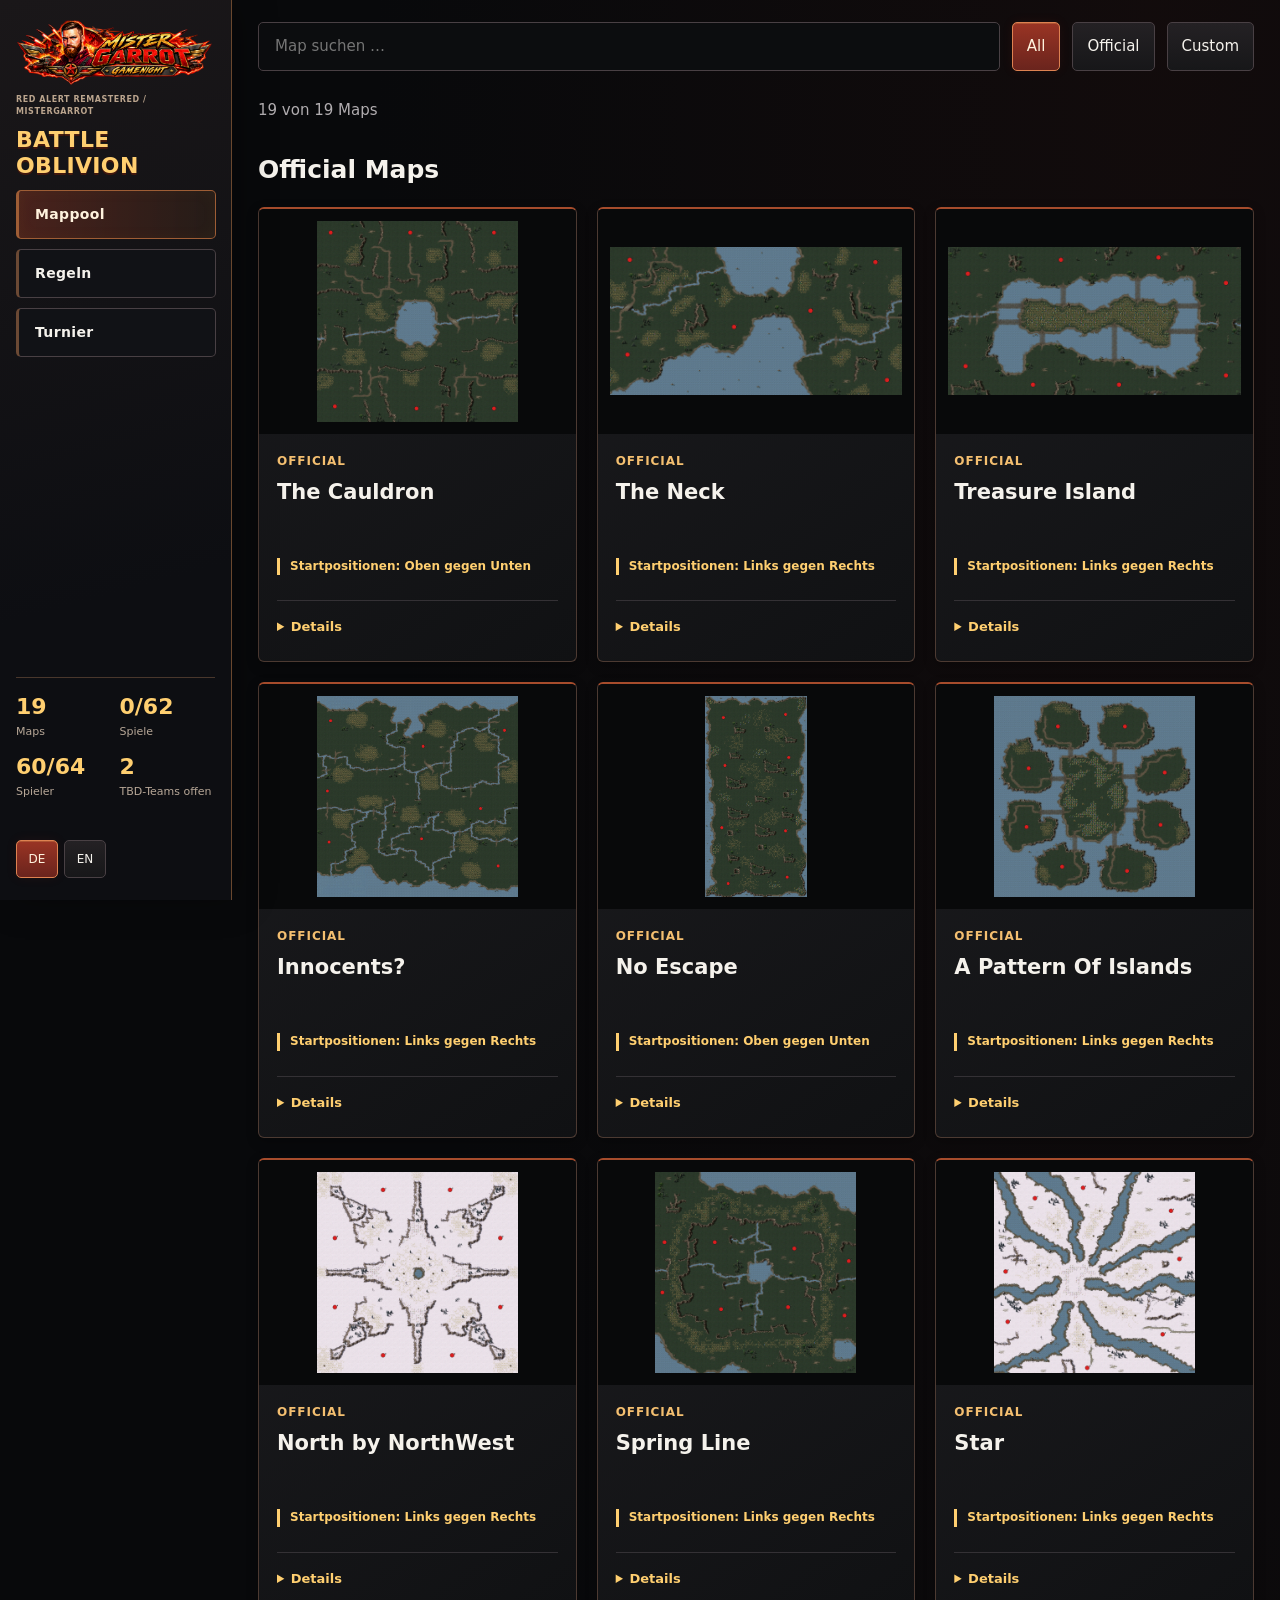
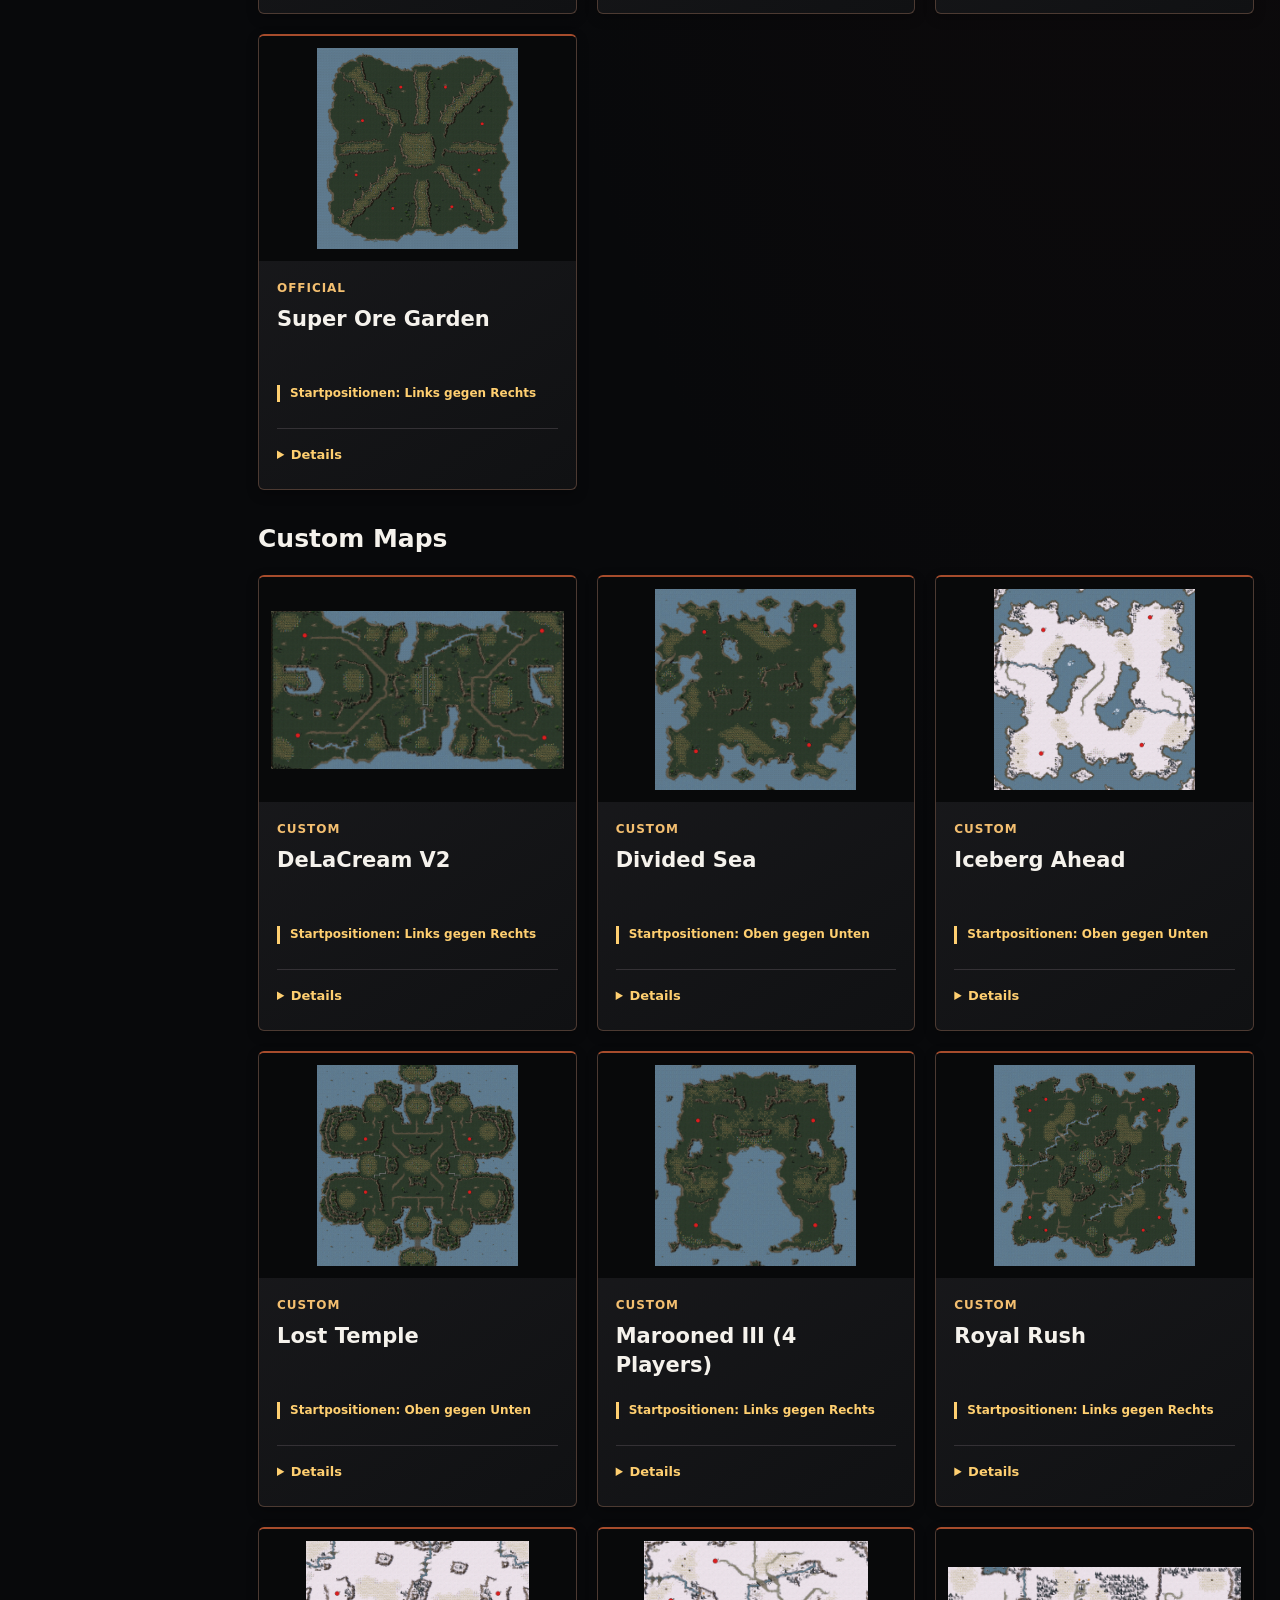
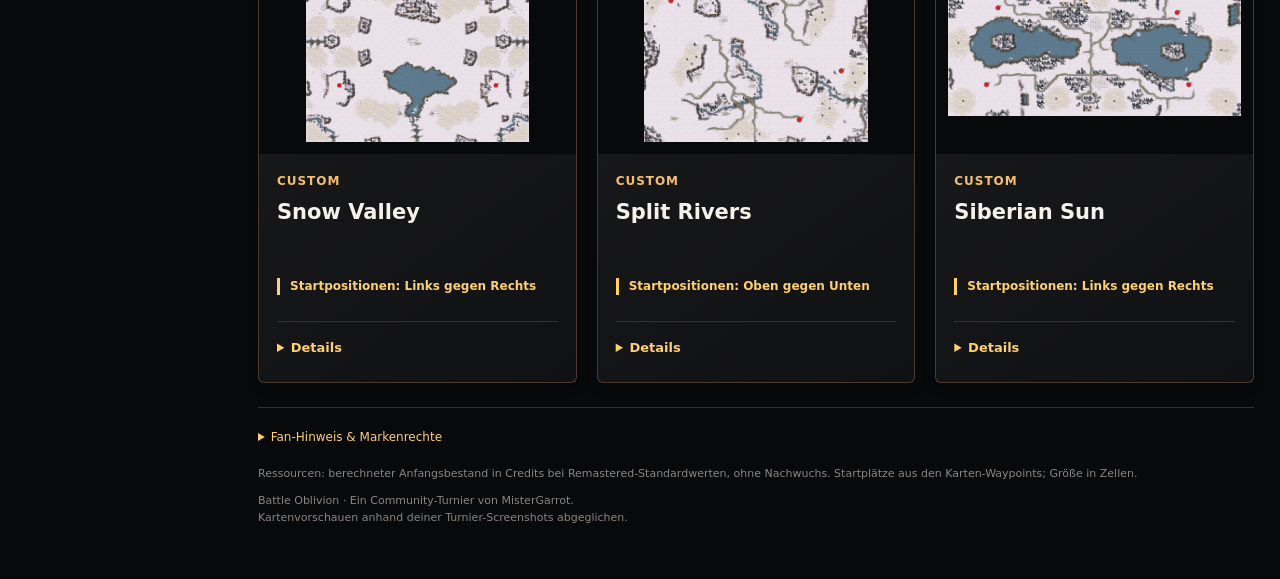
==== commit 3911a2de: "Add files via upload" ====
--- a/turnier_mappool.html
+++ b/turnier_mappool.html
@@ -17,8 +17,8 @@
 #zoom-viewport[data-zoomed=true]{cursor:grab}#zoom-viewport.dragging{cursor:grabbing}
 #zoom-viewport #zoom-img{position:absolute;max-width:none;width:auto;height:auto;object-fit:fill;transform-origin:0 0;pointer-events:none}
 @media(max-width:500px){.zoom-controls{gap:6px}#zoom-viewport{height:55vh}}
-</style><link rel="stylesheet" href="assets/css/battle-oblivion-bracket.css?v=garrot-16"><link rel="stylesheet" href="assets/css/battle-oblivion-theme.css?v=garrot-16"></head><body><header><div class="wrap"><div class="language-switch" role="group" aria-label="Sprache / Language"><button class="filter" type="button" data-lang="de" aria-pressed="true" lang="de">DE</button><button class="filter" type="button" data-lang="en" aria-pressed="false" lang="en">EN</button></div><a class="garrot-brand" href="#" aria-label="MisterGarrot Gamenight"><img src="assets/branding/mistergarrot/wordmark-16dedf7042.png" alt="MisterGarrot Gamenight" width="2172" height="724"></a><div class="brand">RED ALERT REMASTERED / MISTERGARROT</div><h1>BATTLE OBLIVION</h1><p>MisterGarrots Battle Oblivion: Karten, Regeln und der aktuelle Turnierstand für die Red-Alert-Remastered-Community.</p><div class="stats"><span><strong>19</strong>Maps</span><span><strong id="sidebar-games">0/31</strong><span>Spiele</span></span><span><strong id="sidebar-players">60/64</strong><span>Spieler</span></span><span><strong id="sidebar-tbd">2</strong><span>TBD-Teams offen</span></span></div></div></header><main class="wrap"><nav class="tools" aria-label="Turnierbereiche"><button class="filter" id="maps-tab" aria-pressed="true" aria-controls="maps-panel">Mappool</button><button class="filter" id="rules-tab" aria-pressed="false" aria-controls="rules-panel">Regeln</button><button class="filter" id="tournament-tab" aria-pressed="false" aria-controls="tournament-panel">Turnier</button></nav><section id="tournament-panel" data-own-i18n hidden></section><div id="maps-panel"><div class="tools"><input id="search" type="search" aria-label="Karten suchen" placeholder="Map suchen …"><button class="filter" data-filter="all" aria-pressed="true">All</button><button class="filter" data-filter="official" aria-pressed="false">Official</button><button class="filter" data-filter="custom" aria-pressed="false">Custom</button></div><p id="count" role="status" aria-live="polite"></p><div id="groups"></div><p id="empty" hidden>Keine Map gefunden. Versuche einen anderen Suchbegriff.</p></div><section id="rules-panel" hidden aria-labelledby="rules-title"><div class="brand">BATTLE OBLIVION / TURNIERREGELN</div><h2 id="rules-title">Regeln</h2><article class="rule-box series-format"><h3>Turnierformat</h3><dl><dt>Runde 1 &amp; 2</dt><dd>BO5 · 3 Mapsiege</dd><dt>Viertel- &amp; Halbfinale</dt><dd>BO7 · 4 Mapsiege</dd><dt>Finale</dt><dd>BO9 · 5 Mapsiege</dd></dl></article><div class="rule-highlight"><strong>Baue 3 Erzsammler, bevor du angreifende Einheiten in der Waffenfabrik produzierst.</strong></div><div class="rules-grid"><article class="rule-box"><h3>📌 Allgemeine Spielregeln</h3><ul><li>Verbindungsabbruch innerhalb der ersten 2 Minuten → automatischer Neustart</li><li>Verbindungsabbruch nach 2 Minuten → Entscheidung der Turnierleitung</li><li>Keine Beleidigungen oder anstößige Sprache</li><li>Keine absichtliche Spielverzögerung</li><li>Verstößt dein Teamkollege gegen die Chatregeln, kann euer Team disqualifiziert werden.</li><li>Smurf-Accounts und Smurfing sind nicht erlaubt.</li></ul></article><article class="rule-box"><h3>📍 Kartenablauf &amp; Startpositionen</h3><ol><li>Die erste Karte wird zufällig ausgelost.</li><li>Das Team mit der niedrigeren Teamnummer wählt zuerst seine Startpositionen.</li><li>Das unterlegene Team wählt die nächste Karte.</li><li>Das unterlegene Team wählt außerdem zuerst seine Startpositionen.</li></ol></article><article class="rule-box"><h3>🗺️ Spieleinstellungen &amp; Sonderregeln</h3><dl><dt>Spielmodus</dt><dd>Basen aktiviert · Gebäude zerstören</dd><dt>Spielgeschwindigkeit</dt><dd>Schneller (Faster)</dd><dt>Starteinheiten</dt><dd>Keine</dd><dt>Technologiestufe</dt><dd>10</dd><dt>Startkapital</dt><dd>10000</dd><dt>Einheiten-Warteschlange</dt><dd>Aktiviert</dd><dt>Erznachwuchs</dt><dd>Standard</dd><dt>Kisten</dt><dd>Deaktiviert</dd><dt>Superwaffen</dt><dd>Aktiviert</dd><dt><strong>Wieder einpackbares MBF</strong></dt><dd><strong>Aktiviert</strong></dd><dt>Kriegsnebel kehrt zurück</dt><dd>Deaktiviert</dd><dt>Aftermath-Einheiten</dt><dd>Deaktiviert</dd></dl></article><article class="rule-box"><h3>⚔ Spielablauf</h3><p>Alle Fraktionen sind erlaubt.</p><h3>Bugs &amp; Exploits</h3><p>Die Nutzung von Bugs oder Exploits kann zur sofortigen Disqualifikation führen.</p></article></div></section><footer><details class="fan-notice"><summary>Fan-Hinweis &amp; Markenrechte</summary><p>Dies ist ein inoffizielles, von Fans erstelltes Dashboard und Gemeinschaftsprojekt. Es steht in keiner Verbindung zu Electronic Arts Inc. (EA) und wird von EA weder unterstützt noch gesponsert oder autorisiert.</p><p>Command & Conquer, Red Alert und die verwendeten Spielgrafiken, Logos und Marken gehören ihren jeweiligen Rechteinhabern. Dieses Angebot dient der Information und Organisation des Community-Turniers.</p></details><p>Ressourcen: berechneter Anfangsbestand in Credits bei Remastered-Standardwerten, ohne Nachwuchs. Startplätze aus den Karten-Waypoints; Größe in Zellen.</p><p>Battle Oblivion · Ein Community-Turnier von MisterGarrot.<br>Kartenvorschauen anhand deiner Turnier-Screenshots abgeglichen.</p></footer></main><dialog id="zoom" aria-labelledby="zoom-title"><button id="close" autofocus>Schließen</button><h2 id="zoom-title"></h2><div class="map-view-layout"><div class="map-view-main"><div class="zoom-controls" role="group" aria-label="Kartenzoom"><button type="button" id="zoom-out" aria-label="Verkleinern">−</button><input id="zoom-range" type="range" min="100" max="500" step="25" value="100" aria-label="Zoomstufe"><output id="zoom-percent" for="zoom-range">100%</output><button type="button" id="zoom-in" aria-label="Vergrößern">+</button><button type="button" id="zoom-reset">Zurücksetzen</button></div><p class="zoom-hint">Mausrad zum Zoomen · Ziehen zum Verschieben · Doppelklick zum Zurücksetzen</p><div id="zoom-viewport" tabindex="0" aria-label="Vergrößerbare Karte"><img id="zoom-img" alt="" draggable="false"></div></div><aside id="map-info-panel" class="map-info-panel" aria-labelledby="map-info-title"><h3 id="map-info-title">Kartendetails</h3><div id="map-info-body"></div><p id="zoom-note"></p></aside></div></dialog><script>
-const translations={"Turnier": "Tournament", "6-Spieler": "6-player", "8-Spieler": "8-player", "Mappool": "Map pool", "Regeln": "Rules", "Turnierbereiche": "Tournament sections", "Karten suchen": "Search maps", "Map suchen …": "Search maps …", "Alle Maps": "All maps", "6 Spieler": "6 players", "8 Spieler": "8 players", "6-Spieler-Maps": "6-player maps", "8-Spieler-Maps": "8-player maps", "Keine Map gefunden. Versuche einen anderen Suchbegriff.": "No maps found. Try another search term.", "BATTLE OBLIVION / TURNIERREGELN": "BATTLE OBLIVION / TOURNAMENT RULES", "Baue 3 Erzsammler, bevor du angreifende Einheiten in der Waffenfabrik produzierst.": "Build 3 ore trucks before any attacking units from the War Factory.", "📌 Allgemeine Spielregeln": "📌 General Gameplay Rules", "Verbindungsabbruch innerhalb der ersten 2 Minuten → automatischer Neustart": "Disconnect within the first 2 minutes → automatic restart", "Verbindungsabbruch nach 2 Minuten → Entscheidung der Turnierleitung": "Disconnect after 2 minutes → admin decision", "Keine Beleidigungen oder anstößige Sprache": "No flaming or foul language", "Keine absichtliche Spielverzögerung": "No intentional stalling", "Verstößt dein Teamkollege gegen die Chatregeln, kann euer Team disqualifiziert werden.": "If your teammate violates chat rules, your team may be disqualified.", "Smurf-Accounts und Smurfing sind nicht erlaubt.": "No smurfs or smurfing allowed.", "📍 Kartenablauf & Startpositionen": "📍 Map Format & Starting Positions", "Die erste Karte wird zufällig ausgelost.": "The first map is randomly drawn.", "Das Team mit der niedrigeren Teamnummer wählt zuerst seine Startpositionen.": "The team with the lower team number picks starting positions first.", "Das unterlegene Team wählt die nächste Karte.": "The losing team picks the next map.", "Das unterlegene Team wählt außerdem zuerst seine Startpositionen.": "The losing team also picks starting positions first.", "🗺️ Spieleinstellungen & Sonderregeln": "🗺️ Map & Special Rules", "Spielmodus": "Mode", "Basen aktiviert · Gebäude zerstören": "Bases On · Destroy Structures", "Spielgeschwindigkeit": "Game Speed", "Schneller (Faster)": "Faster", "Starteinheiten": "Starting Units", "Keine": "None", "Technologiestufe": "Tech Level", "Startkapital": "Credits", "Einheiten-Warteschlange": "Unit Queueing", "Aktiviert": "Enabled", "Deaktiviert": "Disabled", "Erznachwuchs": "Ore Regrows", "Standard": "Default", "Kisten": "Crates", "Superwaffen": "Super Weapons", "Wieder einpackbares MBF": "Redeployable MCV", "Kriegsnebel kehrt zurück": "Shroud Regrows", "Aftermath-Einheiten": "Aftermath Units", "⚔ Spielablauf": "⚔ Gameplay", "Alle Fraktionen sind erlaubt.": "All factions are allowed.", "Die Nutzung von Bugs oder Exploits kann zur sofortigen Disqualifikation führen.": "Any use of bugs or exploits may result in instant disqualification.", "Bei gekennzeichneten Karten muss die genaue Turnierversion noch abgeglichen werden.": "The exact tournament version of marked maps still needs to be verified.", "Schließen": "Close", "Im Steam Workshop ansehen ↗": "View in Steam Workshop ↗", "Vorschau nicht verfügbar": "Preview unavailable", "Vorschau · Zuordnung offen": "Preview · Version unconfirmed", "Vorschau im Bestand: Treasure Isle.": "Library preview: Treasure Isle.", "Innocents? (Mega) · 8 Spieler": "Innocents? (Mega) · 8 players", "Mehrere Versionen im Bestand. Gezeigt: Marooned III; Turnierversion bitte abgleichen.": "Multiple versions in the library. Shown: Marooned III; please verify the tournament version.", "Bestandsversion: DeLaCream V2, Final cut!. Bitte mit Turnierversion abgleichen.": "Library version: DeLaCream V2, Final cut!. Please verify against the tournament version.", "Bestandsversion: Divided Sea (Open Center 2 - 4 Players). Bitte mit Turnierversion abgleichen.": "Library version: Divided Sea (Open Center 2 - 4 Players). Please verify against the tournament version.", "Bestandsversion: Iceberg Ahead (2 - 4 Players). Bitte mit Turnierversion abgleichen.": "Library version: Iceberg Ahead (2 - 4 Players). Please verify against the tournament version.", "Bestandsversion: Royal Rush (Mega). Bitte mit Turnierversion abgleichen.": "Library version: Royal Rush (Mega). Please verify against the tournament version.", "Bestandsversion: Snow Valley (2 - 4 Players TE1). Bitte mit Turnierversion abgleichen.": "Library version: Snow Valley (2 - 4 Players TE1). Please verify against the tournament version.", "Bestandsversion: Split Rivers (2 - 4 Players). Bitte mit Turnierversion abgleichen.": "Library version: Split Rivers (2 - 4 Players). Please verify against the tournament version.", "Bestandsversion: Siberian Sun (4 Lg). Bitte mit Turnierversion abgleichen.": "Library version: Siberian Sun (4 Lg). Please verify against the tournament version.", "Gesucht: Left vs Right. Die bisherige Vorschau zeigte eine andere Version; korrekte Vorschau folgt.": "Looking for: Left vs Right. The previous preview showed a different version; the correct preview will follow.", "Startpositionen: Links gegen Rechts": "Starting positions: Left vs Right", "Startpositionen: Oben gegen Unten": "Starting positions: Top vs Bottom", "Bestandsversion: DeLaCream V2, Final cut!. Vorschau mit Turnier-Screenshot abgeglichen.": "Library version: DeLaCream V2, Final cut!. Preview visually matched against the tournament screenshot.", "Bestandsversion: Divided Sea (Open Center 2 - 4 Players). Vorschau mit Turnier-Screenshot abgeglichen.": "Library version: Divided Sea (Open Center 2 - 4 Players). Preview visually matched against the tournament screenshot.", "Bestandsversion: Iceberg Ahead (2 - 4 Players). Vorschau mit Turnier-Screenshot abgeglichen.": "Library version: Iceberg Ahead (2 - 4 Players). Preview visually matched against the tournament screenshot.", "Bestandsversion: Marooned III (4 Players). Vorschau mit Turnier-Screenshot abgeglichen.": "Library version: Marooned III (4 Players). Preview visually matched against the tournament screenshot.", "Bestandsversion: Royal Rush (Mega). Vorschau mit Turnier-Screenshot abgeglichen.": "Library version: Royal Rush (Mega). Preview visually matched against the tournament screenshot.", "Bestandsversion: Snow Valley (2 - 4 Players TE1). Vorschau mit Turnier-Screenshot abgeglichen.": "Library version: Snow Valley (2 - 4 Players TE1). Preview visually matched against the tournament screenshot.", "Bestandsversion: Split Rivers (2 - 4 Players). Vorschau mit Turnier-Screenshot abgeglichen.": "Library version: Split Rivers (2 - 4 Players). Preview visually matched against the tournament screenshot.", "Bestandsversion: Siberian Sun (4 Lg). Vorschau mit Turnier-Screenshot abgeglichen.": "Library version: Siberian Sun (4 Lg). Preview visually matched against the tournament screenshot.", "Kartenvorschauen anhand deiner Turnier-Screenshots abgeglichen.": "Map previews visually checked against your tournament screenshots.", "Kartengröße": "Map size", "Zellen": "cells", "Startplätze": "Starting spots", "Klima": "Theater", "Gemäßigt": "Temperate", "Schnee": "Snow", "Innenraum": "Interior", "Ressourcen gesamt": "Total resources", "Erz": "Ore", "Gems": "Gems", "Erzminen": "Ore mines", "Wasser": "Water", "Ja": "Yes", "Nein": "No", "Startpunkte & Kartendaten": "Starting spots & map data", "Quelldatei": "Source map", "Erzfelder": "Ore cells", "Gems-Felder": "Gem cells", "Startplätze laut Kartendatei; Turnierkategorie: 6 Spieler.": "Starting spots from the map file; tournament category: 6 players.", "Ressourcen: berechneter Anfangsbestand in Credits bei Remastered-Standardwerten, ohne Nachwuchs. Startplätze aus den Karten-Waypoints; Größe in Zellen.": "Resources: calculated initial credits using default Remastered values, excluding regrowth. Starting spots from map waypoints; size in cells.", "Kartenzoom": "Map zoom", "Verkleinern": "Zoom out", "Vergrößern": "Zoom in", "Zoomstufe": "Zoom level", "Zurücksetzen": "Reset", "Vergrößerbare Karte": "Zoomable map", "Mausrad zum Zoomen · Ziehen zum Verschieben · Doppelklick zum Zurücksetzen": "Scroll to zoom · Drag to pan · Double-click to reset", "Turnierformat": "Tournament format", "Runde 1 & 2": "Rounds 1 & 2", "Viertel- & Halbfinale": "Quarter- & semi-finals", "Finale": "Final", "BO5 · 3 Mapsiege": "BO5 · 3 map wins", "BO7 · 4 Mapsiege": "BO7 · 4 map wins", "BO9 · 5 Mapsiege": "BO9 · 5 map wins", "Details anzeigen": "Show details", "Spiele": "Matches", "Spieler": "Players", "TBD-Teams offen": "TBD teams remaining", "Fan-Hinweis & Markenrechte": "Fan notice & trademarks", "Dies ist ein inoffizielles, von Fans erstelltes Dashboard und Gemeinschaftsprojekt. Es steht in keiner Verbindung zu Electronic Arts Inc. (EA) und wird von EA weder unterstützt noch gesponsert oder autorisiert.": "This is an unofficial, fan-created dashboard and community project. It is not affiliated with Electronic Arts Inc. (EA) and is not supported, sponsored or authorized by EA.", "Command & Conquer, Red Alert und die verwendeten Spielgrafiken, Logos und Marken gehören ihren jeweiligen Rechteinhabern. Dieses Angebot dient der Information und Organisation des Community-Turniers.": "Command & Conquer, Red Alert and the game artwork, logos and trademarks used belong to their respective rights holders. This site provides information and supports the organization of the community tournament.", "MisterGarrots Battle Oblivion: Karten, Regeln und der aktuelle Turnierstand für die Red-Alert-Remastered-Community.": "MisterGarrot’s Battle Oblivion: maps, rules and the latest tournament results for the Red Alert Remastered community.", "Battle Oblivion · Ein Community-Turnier von MisterGarrot.": "Battle Oblivion · A community tournament by MisterGarrot.", "Kartendetails": "Map details"};
+</style><link rel="stylesheet" href="assets/css/battle-oblivion-bracket.css?v=garrot-19"><link rel="stylesheet" href="assets/css/battle-oblivion-theme.css?v=garrot-19"></head><body><header><div class="wrap"><div class="language-switch" role="group" aria-label="Sprache / Language"><button class="filter" type="button" data-lang="de" aria-pressed="true" lang="de">DE</button><button class="filter" type="button" data-lang="en" aria-pressed="false" lang="en">EN</button></div><a class="garrot-brand" href="#" aria-label="MisterGarrot Gamenight"><img src="assets/branding/mistergarrot/wordmark-16dedf7042.png" alt="MisterGarrot Gamenight" width="2172" height="724"></a><div class="brand">RED ALERT REMASTERED / MISTERGARROT</div><h1>BATTLE OBLIVION</h1><p>MisterGarrots Battle Oblivion: Karten, Regeln und der aktuelle Turnierstand für die Red-Alert-Remastered-Community.</p><div class="stats"><span><strong>19</strong>Maps</span><span><strong id="sidebar-games">0/31</strong><span>Spiele</span></span><span><strong id="sidebar-players">60/64</strong><span>Spieler</span></span><span><strong id="sidebar-tbd">2</strong><span>TBD-Teams offen</span></span></div></div></header><main class="wrap"><nav class="tools" aria-label="Turnierbereiche"><button class="filter" id="maps-tab" aria-pressed="true" aria-controls="maps-panel">Mappool</button><button class="filter" id="rules-tab" aria-pressed="false" aria-controls="rules-panel">Regeln</button><button class="filter" id="tournament-tab" aria-pressed="false" aria-controls="tournament-panel">Turnier</button></nav><section id="tournament-panel" data-own-i18n hidden></section><div id="maps-panel"><div class="tools"><input id="search" type="search" aria-label="Karten suchen" placeholder="Map suchen …"><button class="filter" data-filter="all" aria-pressed="true">All</button><button class="filter" data-filter="official" aria-pressed="false">Official</button><button class="filter" data-filter="custom" aria-pressed="false">Custom</button></div><p id="count" role="status" aria-live="polite"></p><div id="groups"></div><p id="empty" hidden>Keine Map gefunden. Versuche einen anderen Suchbegriff.</p></div><section id="rules-panel" hidden aria-labelledby="rules-title"><div class="brand">BATTLE OBLIVION / TURNIERREGELN</div><h2 id="rules-title">Regeln</h2><article class="rule-box series-format"><h3>Turnierformat</h3><dl><dt>Runde 1 &amp; 2</dt><dd>BO5 · 3 Mapsiege</dd><dt>Viertel- &amp; Halbfinale</dt><dd>BO7 · 4 Mapsiege</dd><dt>Finale</dt><dd>BO9 · 5 Mapsiege</dd></dl></article><div class="rule-highlight"><strong>Baue 3 Erzsammler, bevor du angreifende Einheiten in der Waffenfabrik produzierst.</strong></div><div class="rules-grid"><article class="rule-box"><h3>📌 Allgemeine Spielregeln</h3><ul><li>Verbindungsabbruch innerhalb der ersten 2 Minuten → automatischer Neustart</li><li>Verbindungsabbruch nach 2 Minuten → Entscheidung der Turnierleitung</li><li>Keine Beleidigungen oder anstößige Sprache</li><li>Keine absichtliche Spielverzögerung</li><li>Verstößt dein Teamkollege gegen die Chatregeln, kann euer Team disqualifiziert werden.</li><li>Smurf-Accounts und Smurfing sind nicht erlaubt.</li></ul></article><article class="rule-box"><h3>📍 Kartenablauf &amp; Startpositionen</h3><ol><li>Die erste Karte wird zufällig ausgelost.</li><li>Das Team mit der niedrigeren Teamnummer wählt zuerst seine Startpositionen.</li><li>Das unterlegene Team wählt die nächste Karte.</li><li>Das unterlegene Team wählt außerdem zuerst seine Startpositionen.</li></ol></article><article class="rule-box"><h3>🗺️ Spieleinstellungen &amp; Sonderregeln</h3><dl><dt>Spielmodus</dt><dd>Basen aktiviert · Gebäude zerstören</dd><dt>Spielgeschwindigkeit</dt><dd>Schneller (Faster)</dd><dt>Starteinheiten</dt><dd>Keine</dd><dt>Technologiestufe</dt><dd>10</dd><dt>Startkapital</dt><dd>10000</dd><dt>Einheiten-Warteschlange</dt><dd>Aktiviert</dd><dt>Erznachwuchs</dt><dd>Standard</dd><dt>Kisten</dt><dd>Deaktiviert</dd><dt>Superwaffen</dt><dd>Aktiviert</dd><dt><strong>Wieder einpackbares MBF</strong></dt><dd><strong>Aktiviert</strong></dd><dt>Kriegsnebel kehrt zurück</dt><dd>Deaktiviert</dd><dt>Aftermath-Einheiten</dt><dd>Deaktiviert</dd></dl></article><article class="rule-box"><h3>⚔ Spielablauf</h3><p>Alle Fraktionen sind erlaubt.</p><h3>Bugs &amp; Exploits</h3><p>Die Nutzung von Bugs oder Exploits kann zur sofortigen Disqualifikation führen.</p></article></div></section><footer><details class="fan-notice"><summary>Fan-Hinweis &amp; Markenrechte</summary><p>Dies ist ein inoffizielles, von Fans erstelltes Dashboard und Gemeinschaftsprojekt. Es steht in keiner Verbindung zu Electronic Arts Inc. (EA) und wird von EA weder unterstützt noch gesponsert oder autorisiert.</p><p>Command & Conquer, Red Alert und die verwendeten Spielgrafiken, Logos und Marken gehören ihren jeweiligen Rechteinhabern. Dieses Angebot dient der Information und Organisation des Community-Turniers.</p></details><p>Ressourcen: berechneter Anfangsbestand in Credits bei Remastered-Standardwerten, ohne Nachwuchs. Startplätze aus den Karten-Waypoints; Größe in Zellen.</p><p>Battle Oblivion · Ein Community-Turnier von MisterGarrot.<br>Kartenvorschauen anhand deiner Turnier-Screenshots abgeglichen.</p></footer></main><dialog id="zoom" aria-labelledby="zoom-title"><button id="close" autofocus>Schließen</button><h2 id="zoom-title"></h2><div class="zoom-controls" role="group" aria-label="Kartenzoom"><button type="button" id="zoom-out" aria-label="Verkleinern">−</button><input id="zoom-range" type="range" min="100" max="500" step="25" value="100" aria-label="Zoomstufe"><output id="zoom-percent" for="zoom-range">100%</output><button type="button" id="zoom-in" aria-label="Vergrößern">+</button><button type="button" id="zoom-reset">Zurücksetzen</button></div><p class="zoom-hint">Mausrad zum Zoomen · Ziehen zum Verschieben · Doppelklick zum Zurücksetzen</p><div class="map-view-layout"><div class="map-view-main"><div id="zoom-viewport" tabindex="0" aria-label="Vergrößerbare Karte"><img id="zoom-img" alt="" draggable="false"></div></div><aside id="map-info-panel" class="map-info-panel" aria-labelledby="map-info-title"><h3 id="map-info-title">Kartendetails</h3><div id="map-info-body"></div><p id="zoom-note"></p></aside></div></dialog><script>
+const translations={"Turnier": "Tournament", "6-Spieler": "6-player", "8-Spieler": "8-player", "Mappool": "Map pool", "Regeln": "Rules", "Turnierbereiche": "Tournament sections", "Karten suchen": "Search maps", "Map suchen …": "Search maps …", "Alle Maps": "All maps", "6 Spieler": "6 players", "8 Spieler": "8 players", "6-Spieler-Maps": "6-player maps", "8-Spieler-Maps": "8-player maps", "Keine Map gefunden. Versuche einen anderen Suchbegriff.": "No maps found. Try another search term.", "BATTLE OBLIVION / TURNIERREGELN": "BATTLE OBLIVION / TOURNAMENT RULES", "Baue 3 Erzsammler, bevor du angreifende Einheiten in der Waffenfabrik produzierst.": "Build 3 ore trucks before any attacking units from the War Factory.", "📌 Allgemeine Spielregeln": "📌 General Gameplay Rules", "Verbindungsabbruch innerhalb der ersten 2 Minuten → automatischer Neustart": "Disconnect within the first 2 minutes → automatic restart", "Verbindungsabbruch nach 2 Minuten → Entscheidung der Turnierleitung": "Disconnect after 2 minutes → admin decision", "Keine Beleidigungen oder anstößige Sprache": "No flaming or foul language", "Keine absichtliche Spielverzögerung": "No intentional stalling", "Verstößt dein Teamkollege gegen die Chatregeln, kann euer Team disqualifiziert werden.": "If your teammate violates chat rules, your team may be disqualified.", "Smurf-Accounts und Smurfing sind nicht erlaubt.": "No smurfs or smurfing allowed.", "📍 Kartenablauf & Startpositionen": "📍 Map Format & Starting Positions", "Die erste Karte wird zufällig ausgelost.": "The first map is randomly drawn.", "Das Team mit der niedrigeren Teamnummer wählt zuerst seine Startpositionen.": "The team with the lower team number picks starting positions first.", "Das unterlegene Team wählt die nächste Karte.": "The losing team picks the next map.", "Das unterlegene Team wählt außerdem zuerst seine Startpositionen.": "The losing team also picks starting positions first.", "🗺️ Spieleinstellungen & Sonderregeln": "🗺️ Map & Special Rules", "Spielmodus": "Mode", "Basen aktiviert · Gebäude zerstören": "Bases On · Destroy Structures", "Spielgeschwindigkeit": "Game Speed", "Schneller (Faster)": "Faster", "Starteinheiten": "Starting Units", "Keine": "None", "Technologiestufe": "Tech Level", "Startkapital": "Credits", "Einheiten-Warteschlange": "Unit Queueing", "Aktiviert": "Enabled", "Deaktiviert": "Disabled", "Erznachwuchs": "Ore Regrows", "Standard": "Default", "Kisten": "Crates", "Superwaffen": "Super Weapons", "Wieder einpackbares MBF": "Redeployable MCV", "Kriegsnebel kehrt zurück": "Shroud Regrows", "Aftermath-Einheiten": "Aftermath Units", "⚔ Spielablauf": "⚔ Gameplay", "Alle Fraktionen sind erlaubt.": "All factions are allowed.", "Die Nutzung von Bugs oder Exploits kann zur sofortigen Disqualifikation führen.": "Any use of bugs or exploits may result in instant disqualification.", "Bei gekennzeichneten Karten muss die genaue Turnierversion noch abgeglichen werden.": "The exact tournament version of marked maps still needs to be verified.", "Schließen": "Close", "Im Steam Workshop ansehen ↗": "View in Steam Workshop ↗", "Vorschau nicht verfügbar": "Preview unavailable", "Vorschau · Zuordnung offen": "Preview · Version unconfirmed", "Vorschau im Bestand: Treasure Isle.": "Library preview: Treasure Isle.", "Innocents? (Mega) · 8 Spieler": "Innocents? (Mega) · 8 players", "Mehrere Versionen im Bestand. Gezeigt: Marooned III; Turnierversion bitte abgleichen.": "Multiple versions in the library. Shown: Marooned III; please verify the tournament version.", "Bestandsversion: DeLaCream V2, Final cut!. Bitte mit Turnierversion abgleichen.": "Library version: DeLaCream V2, Final cut!. Please verify against the tournament version.", "Bestandsversion: Divided Sea (Open Center 2 - 4 Players). Bitte mit Turnierversion abgleichen.": "Library version: Divided Sea (Open Center 2 - 4 Players). Please verify against the tournament version.", "Bestandsversion: Iceberg Ahead (2 - 4 Players). Bitte mit Turnierversion abgleichen.": "Library version: Iceberg Ahead (2 - 4 Players). Please verify against the tournament version.", "Bestandsversion: Royal Rush (Mega). Bitte mit Turnierversion abgleichen.": "Library version: Royal Rush (Mega). Please verify against the tournament version.", "Bestandsversion: Snow Valley (2 - 4 Players TE1). Bitte mit Turnierversion abgleichen.": "Library version: Snow Valley (2 - 4 Players TE1). Please verify against the tournament version.", "Bestandsversion: Split Rivers (2 - 4 Players). Bitte mit Turnierversion abgleichen.": "Library version: Split Rivers (2 - 4 Players). Please verify against the tournament version.", "Bestandsversion: Siberian Sun (4 Lg). Bitte mit Turnierversion abgleichen.": "Library version: Siberian Sun (4 Lg). Please verify against the tournament version.", "Gesucht: Left vs Right. Die bisherige Vorschau zeigte eine andere Version; korrekte Vorschau folgt.": "Looking for: Left vs Right. The previous preview showed a different version; the correct preview will follow.", "Startpositionen: Links gegen Rechts": "Starting positions: Left vs Right", "Startpositionen: Oben gegen Unten": "Starting positions: Top vs Bottom", "Bestandsversion: DeLaCream V2, Final cut!. Vorschau mit Turnier-Screenshot abgeglichen.": "Library version: DeLaCream V2, Final cut!. Preview visually matched against the tournament screenshot.", "Bestandsversion: Divided Sea (Open Center 2 - 4 Players). Vorschau mit Turnier-Screenshot abgeglichen.": "Library version: Divided Sea (Open Center 2 - 4 Players). Preview visually matched against the tournament screenshot.", "Bestandsversion: Iceberg Ahead (2 - 4 Players). Vorschau mit Turnier-Screenshot abgeglichen.": "Library version: Iceberg Ahead (2 - 4 Players). Preview visually matched against the tournament screenshot.", "Bestandsversion: Marooned III (4 Players). Vorschau mit Turnier-Screenshot abgeglichen.": "Library version: Marooned III (4 Players). Preview visually matched against the tournament screenshot.", "Bestandsversion: Royal Rush (Mega). Vorschau mit Turnier-Screenshot abgeglichen.": "Library version: Royal Rush (Mega). Preview visually matched against the tournament screenshot.", "Bestandsversion: Snow Valley (2 - 4 Players TE1). Vorschau mit Turnier-Screenshot abgeglichen.": "Library version: Snow Valley (2 - 4 Players TE1). Preview visually matched against the tournament screenshot.", "Bestandsversion: Split Rivers (2 - 4 Players). Vorschau mit Turnier-Screenshot abgeglichen.": "Library version: Split Rivers (2 - 4 Players). Preview visually matched against the tournament screenshot.", "Bestandsversion: Siberian Sun (4 Lg). Vorschau mit Turnier-Screenshot abgeglichen.": "Library version: Siberian Sun (4 Lg). Preview visually matched against the tournament screenshot.", "Kartenvorschauen anhand deiner Turnier-Screenshots abgeglichen.": "Map previews visually checked against your tournament screenshots.", "Kartengröße": "Map size", "Zellen": "cells", "Startplätze": "Starting spots", "Klima": "Theater", "Gemäßigt": "Temperate", "Schnee": "Snow", "Innenraum": "Interior", "Ressourcen gesamt": "Total resources", "Erz": "Ore", "Gems": "Gems", "Erzminen": "Ore mines", "Wasser": "Water", "Ja": "Yes", "Nein": "No", "Startpunkte & Kartendaten": "Starting spots & map data", "Quelldatei": "Source map", "Erzfelder": "Ore cells", "Gems-Felder": "Gem cells", "Ressourcen: berechneter Anfangsbestand in Credits bei Remastered-Standardwerten, ohne Nachwuchs. Startplätze aus den Karten-Waypoints; Größe in Zellen.": "Resources: calculated initial credits using default Remastered values, excluding regrowth. Starting spots from map waypoints; size in cells.", "Kartenzoom": "Map zoom", "Verkleinern": "Zoom out", "Vergrößern": "Zoom in", "Zoomstufe": "Zoom level", "Zurücksetzen": "Reset", "Vergrößerbare Karte": "Zoomable map", "Mausrad zum Zoomen · Ziehen zum Verschieben · Doppelklick zum Zurücksetzen": "Scroll to zoom · Drag to pan · Double-click to reset", "Turnierformat": "Tournament format", "Runde 1 & 2": "Rounds 1 & 2", "Viertel- & Halbfinale": "Quarter- & semi-finals", "Finale": "Final", "BO5 · 3 Mapsiege": "BO5 · 3 map wins", "BO7 · 4 Mapsiege": "BO7 · 4 map wins", "BO9 · 5 Mapsiege": "BO9 · 5 map wins", "Details anzeigen": "Show details", "Spiele": "Matches", "Spieler": "Players", "TBD-Teams offen": "TBD teams remaining", "Fan-Hinweis & Markenrechte": "Fan notice & trademarks", "Dies ist ein inoffizielles, von Fans erstelltes Dashboard und Gemeinschaftsprojekt. Es steht in keiner Verbindung zu Electronic Arts Inc. (EA) und wird von EA weder unterstützt noch gesponsert oder autorisiert.": "This is an unofficial, fan-created dashboard and community project. It is not affiliated with Electronic Arts Inc. (EA) and is not supported, sponsored or authorized by EA.", "Command & Conquer, Red Alert und die verwendeten Spielgrafiken, Logos und Marken gehören ihren jeweiligen Rechteinhabern. Dieses Angebot dient der Information und Organisation des Community-Turniers.": "Command & Conquer, Red Alert and the game artwork, logos and trademarks used belong to their respective rights holders. This site provides information and supports the organization of the community tournament.", "MisterGarrots Battle Oblivion: Karten, Regeln und der aktuelle Turnierstand für die Red-Alert-Remastered-Community.": "MisterGarrot’s Battle Oblivion: maps, rules and the latest tournament results for the Red Alert Remastered community.", "Battle Oblivion · Ein Community-Turnier von MisterGarrot.": "Battle Oblivion · A community tournament by MisterGarrot.", "Kartendetails": "Map details", "Nicht angegeben": "Not specified"};
 let language='de';
 try { const saved=localStorage.getItem('battle-oblivion-language'); if(saved==='en')language='en'; } catch {}
 const originalText=new WeakMap(),originalAttributes=new WeakMap();
@@ -48,7 +48,7 @@
 for(const button of document.querySelectorAll('[data-lang]'))button.addEventListener('click',()=>{language=button.dataset.lang;try{localStorage.setItem('battle-oblivion-language',language)}catch{}applyLanguage();update();window.dispatchEvent(new Event('battle-language-change'));});
 
 for(const name of ['maps','rules','tournament'])document.querySelector('#'+name+'-tab').addEventListener('click',()=>{for(const panel of ['maps','rules','tournament']){document.querySelector('#'+panel+'-panel').hidden=panel!==name;document.querySelector('#'+panel+'-tab').setAttribute('aria-pressed',String(panel===name))}});
-const maps=[{"name": "The Cauldron", "group": "6", "image": "assets/turnier-mappool/hd/01.webp", "note": "", "link": "", "original_preview": "assets/turnier-mappool/01.jpg", "metadata": {"source_name": "The Cauldron (Large 6 players)", "width": 96, "height": 96, "area": 9216, "start_positions": 6, "starts": [{"number": 1, "x": 22, "y": 21}, {"number": 2, "x": 100, "y": 105}, {"number": 3, "x": 100, "y": 21}, {"number": 4, "x": 24, "y": 104}, {"number": 5, "x": 63, "y": 105}, {"number": 6, "x": 60, "y": 21}], "theater": "temperat", "ore_credits": 150375, "gem_credits": 0, "total_credits": 150375, "ore_cells": 704, "gem_cells": 0, "ore_mines": 12, "water_cells": 312, "resource_basis": "Initial map resources; default Remastered values; excludes regrowth."}, "positions": "tb"}, {"name": "The Neck", "group": "6", "image": "assets/turnier-mappool/hd/02.webp", "note": "", "link": "", "original_preview": "assets/turnier-mappool/02.jpg", "metadata": {"source_name": "The Neck (Medium 6 players)", "width": 126, "height": 64, "area": 8064, "start_positions": 6, "starts": [{"number": 3, "x": 9, "y": 37}, {"number": 4, "x": 120, "y": 89}, {"number": 5, "x": 115, "y": 38}, {"number": 6, "x": 8, "y": 78}, {"number": 7, "x": 87, "y": 59}, {"number": 8, "x": 54, "y": 66}], "theater": "temperat", "ore_credits": 135200, "gem_credits": 19600, "total_credits": 154800, "ore_cells": 654, "gem_cells": 40, "ore_mines": 11, "water_cells": 1983, "resource_basis": "Initial map resources; default Remastered values; excludes regrowth."}, "positions": "lr"}, {"name": "Treasure Island", "group": "6", "image": "assets/turnier-mappool/hd/03.webp", "note": "Vorschau im Bestand: Treasure Isle.", "link": "", "original_preview": "assets/turnier-mappool/03.jpg", "metadata": {"source_name": "Treasure Isle (4-6)", "width": 126, "height": 64, "area": 8064, "start_positions": 8, "starts": [{"number": 1, "x": 9, "y": 43}, {"number": 2, "x": 120, "y": 87}, {"number": 3, "x": 37, "y": 91}, {"number": 4, "x": 91, "y": 36}, {"number": 5, "x": 8, "y": 83}, {"number": 6, "x": 120, "y": 47}, {"number": 7, "x": 74, "y": 91}, {"number": 8, "x": 49, "y": 37}], "theater": "temperat", "ore_credits": 118650, "gem_credits": 100550, "total_credits": 219200, "ore_cells": 493, "gem_cells": 193, "ore_mines": 7, "water_cells": 1565, "resource_basis": "Initial map resources; default Remastered values; excludes regrowth."}, "positions": "lr"}, {"name": "Innocents?", "group": "8", "image": "assets/turnier-mappool/hd/04.webp", "note": "Innocents? (Mega) · 8 Spieler", "link": "", "original_preview": "assets/turnier-mappool/04.jpg", "metadata": {"source_name": "Innocents? (Mega 8 players)", "width": 126, "height": 126, "area": 15876, "start_positions": 8, "starts": [{"number": 1, "x": 9, "y": 16}, {"number": 2, "x": 114, "y": 107}, {"number": 3, "x": 118, "y": 22}, {"number": 4, "x": 8, "y": 92}, {"number": 5, "x": 7, "y": 60}, {"number": 6, "x": 67, "y": 32}, {"number": 7, "x": 66, "y": 90}, {"number": 8, "x": 103, "y": 71}], "theater": "temperat", "ore_credits": 406200, "gem_credits": 0, "total_credits": 406200, "ore_cells": 1758, "gem_cells": 0, "ore_mines": 30, "water_cells": 2166, "resource_basis": "Initial map resources; default Remastered values; excludes regrowth."}, "positions": "lr"}, {"name": "No Escape", "group": "6", "image": "assets/turnier-mappool/hd/05.webp", "note": "", "link": "", "original_preview": "assets/turnier-mappool/05.jpg", "metadata": {"source_name": "No Escape (4-6)", "width": 64, "height": 126, "area": 8064, "start_positions": 8, "starts": [{"number": 1, "x": 43, "y": 14}, {"number": 2, "x": 83, "y": 114}, {"number": 3, "x": 42, "y": 83}, {"number": 4, "x": 84, "y": 39}, {"number": 5, "x": 46, "y": 118}, {"number": 6, "x": 82, "y": 12}, {"number": 7, "x": 44, "y": 44}, {"number": 8, "x": 82, "y": 85}], "theater": "temperat", "ore_credits": 69900, "gem_credits": 81150, "total_credits": 151050, "ore_cells": 590, "gem_cells": 253, "ore_mines": 10, "water_cells": 697, "resource_basis": "Initial map resources; default Remastered values; excludes regrowth."}, "positions": "tb"}, {"name": "A Pattern Of Islands", "group": "8", "image": "assets/turnier-mappool/hd/06.webp", "note": "", "link": "", "original_preview": "assets/turnier-mappool/06.jpg", "metadata": {"source_name": "A Pattern Of Islands (Large 8 players)", "width": 96, "height": 96, "area": 9216, "start_positions": 8, "starts": [{"number": 1, "x": 79, "y": 99}, {"number": 2, "x": 46, "y": 30}, {"number": 3, "x": 31, "y": 78}, {"number": 4, "x": 97, "y": 52}, {"number": 5, "x": 78, "y": 30}, {"number": 6, "x": 48, "y": 97}, {"number": 7, "x": 32, "y": 50}, {"number": 8, "x": 95, "y": 77}], "theater": "temperat", "ore_credits": 50775, "gem_credits": 179750, "total_credits": 230525, "ore_cells": 262, "gem_cells": 397, "ore_mines": 14, "water_cells": 3662, "resource_basis": "Initial map resources; default Remastered values; excludes regrowth."}, "positions": "lr"}, {"name": "North by NorthWest", "group": "8", "image": "assets/turnier-mappool/hd/07.webp", "note": "", "link": "", "original_preview": "assets/turnier-mappool/07.jpg", "metadata": {"source_name": "NORTH BY NORTHWEST (4-8)", "width": 96, "height": 96, "area": 9216, "start_positions": 8, "starts": [{"number": 1, "x": 47, "y": 23}, {"number": 2, "x": 80, "y": 102}, {"number": 3, "x": 103, "y": 46}, {"number": 4, "x": 24, "y": 79}, {"number": 5, "x": 24, "y": 46}, {"number": 6, "x": 103, "y": 79}, {"number": 7, "x": 79, "y": 23}, {"number": 8, "x": 47, "y": 102}], "theater": "snow", "ore_credits": 183525, "gem_credits": 61800, "total_credits": 245325, "ore_cells": 1069, "gem_cells": 168, "ore_mines": 8, "water_cells": 8, "resource_basis": "Initial map resources; default Remastered values; excludes regrowth."}, "positions": "lr"}, {"name": "Spring Line", "group": "8", "image": "assets/turnier-mappool/hd/08.webp", "note": "", "link": "", "original_preview": "assets/turnier-mappool/08.jpg", "metadata": {"source_name": "Spring Line", "width": 96, "height": 96, "area": 9216, "start_positions": 8, "starts": [{"number": 1, "x": 47, "y": 81}, {"number": 2, "x": 82, "y": 52}, {"number": 3, "x": 44, "y": 49}, {"number": 4, "x": 79, "y": 80}, {"number": 5, "x": 106, "y": 84}, {"number": 6, "x": 20, "y": 49}, {"number": 7, "x": 108, "y": 58}, {"number": 8, "x": 19, "y": 73}], "theater": "temperat", "ore_credits": 151350, "gem_credits": 25550, "total_credits": 176900, "ore_cells": 931, "gem_cells": 61, "ore_mines": 20, "water_cells": 989, "resource_basis": "Initial map resources; default Remastered values; excludes regrowth."}, "positions": "lr"}, {"name": "Star", "group": "8", "image": "assets/turnier-mappool/hd/09.webp", "note": "", "link": "", "original_preview": "assets/turnier-mappool/09.jpg", "metadata": {"source_name": "star", "width": 96, "height": 96, "area": 9216, "start_positions": 8, "starts": [{"number": 1, "x": 60, "y": 109}, {"number": 2, "x": 96, "y": 93}, {"number": 3, "x": 104, "y": 57}, {"number": 4, "x": 100, "y": 34}, {"number": 5, "x": 58, "y": 23}, {"number": 6, "x": 35, "y": 28}, {"number": 7, "x": 21, "y": 63}, {"number": 8, "x": 22, "y": 87}], "theater": "snow", "ore_credits": 103025, "gem_credits": 71600, "total_credits": 174625, "ore_cells": 636, "gem_cells": 168, "ore_mines": 17, "water_cells": 1373, "resource_basis": "Initial map resources; default Remastered values; excludes regrowth."}, "positions": "lr"}, {"name": "Super Ore Garden", "group": "8", "image": "assets/turnier-mappool/hd/10.webp", "note": "", "link": "", "original_preview": "assets/turnier-mappool/10.jpg", "metadata": {"source_name": "Super Ore Garden (Mega 8 players)", "width": 126, "height": 126, "area": 15876, "start_positions": 8, "starts": [{"number": 1, "x": 25, "y": 80}, {"number": 2, "x": 85, "y": 100}, {"number": 3, "x": 53, "y": 25}, {"number": 4, "x": 104, "y": 48}, {"number": 5, "x": 81, "y": 25}, {"number": 6, "x": 102, "y": 77}, {"number": 7, "x": 29, "y": 46}, {"number": 8, "x": 48, "y": 101}], "theater": "temperat", "ore_credits": 337450, "gem_credits": 168500, "total_credits": 505950, "ore_cells": 1414, "gem_cells": 398, "ore_mines": 37, "water_cells": 4153, "resource_basis": "Initial map resources; default Remastered values; excludes regrowth."}, "positions": "lr"}, {"name": "DeLaCream V2", "group": "custom", "image": "assets/turnier-mappool/hd/11.webp", "note": "Bestandsversion: DeLaCream V2, Final cut!. Vorschau mit Turnier-Screenshot abgeglichen.", "link": "https://steamcommunity.com/sharedfiles/filedetails/?id=3649733199", "original_preview": "assets/turnier-mappool/11.jpg", "metadata": {"source_name": "DeLaCream V2", "width": 126, "height": 68, "area": 8568, "start_positions": 4, "starts": [{"number": 1, "x": 12, "y": 54}, {"number": 2, "x": 15, "y": 11}, {"number": 3, "x": 117, "y": 9}, {"number": 4, "x": 118, "y": 55}], "theater": "temperat", "ore_credits": 182750, "gem_credits": 130800, "total_credits": 313550, "ore_cells": 875, "gem_cells": 308, "ore_mines": 26, "water_cells": 976, "resource_basis": "Initial map resources; default Remastered values; excludes regrowth."}, "positions": "lr"}, {"name": "Divided Sea", "group": "custom", "image": "assets/turnier-mappool/hd/12.webp", "note": "Bestandsversion: Divided Sea (Open Center 2 - 4 Players). Vorschau mit Turnier-Screenshot abgeglichen.", "link": "https://steamcommunity.com/sharedfiles/filedetails/?id=2623360360", "positions": "tb", "original_preview": "assets/turnier-mappool/12.jpg", "metadata": {"source_name": "Divided Sea (2 - 4 Players)", "width": 96, "height": 96, "area": 9216, "start_positions": 4, "starts": [{"number": 1, "x": 77, "y": 18}, {"number": 2, "x": 20, "y": 78}, {"number": 3, "x": 74, "y": 75}, {"number": 4, "x": 24, "y": 21}], "theater": "temperat", "ore_credits": 190925, "gem_credits": 43100, "total_credits": 234025, "ore_cells": 890, "gem_cells": 138, "ore_mines": 24, "water_cells": 2974, "resource_basis": "Initial map resources; default Remastered values; excludes regrowth."}}, {"name": "Iceberg Ahead", "group": "custom", "image": "assets/turnier-mappool/hd/13.webp", "note": "Bestandsversion: Iceberg Ahead (2 - 4 Players). Vorschau mit Turnier-Screenshot abgeglichen.", "link": "https://steamcommunity.com/sharedfiles/filedetails/?id=2819389516", "positions": "tb", "original_preview": "assets/turnier-mappool/13.jpg", "metadata": {"source_name": "Iceberg Ahead (2 - 4 Players)", "width": 96, "height": 96, "area": 9216, "start_positions": 4, "starts": [{"number": 1, "x": 24, "y": 20}, {"number": 2, "x": 71, "y": 75}, {"number": 3, "x": 75, "y": 14}, {"number": 4, "x": 23, "y": 79}], "theater": "snow", "ore_credits": 171750, "gem_credits": 57800, "total_credits": 229550, "ore_cells": 782, "gem_cells": 136, "ore_mines": 20, "water_cells": 2927, "resource_basis": "Initial map resources; default Remastered values; excludes regrowth."}}, {"name": "Lost Temple", "group": "custom", "image": "assets/turnier-mappool/hd/14.webp", "note": "", "link": "https://steamcommunity.com/sharedfiles/filedetails/?id=2489464882", "positions": "tb", "original_preview": "assets/turnier-mappool/14.jpg", "metadata": {"source_name": "Lost Temple", "width": 110, "height": 110, "area": 12100, "start_positions": 4, "starts": [{"number": 1, "x": 35, "y": 49}, {"number": 2, "x": 92, "y": 49}, {"number": 3, "x": 35, "y": 78}, {"number": 4, "x": 92, "y": 78}], "theater": "temperat", "ore_credits": 248500, "gem_credits": 86300, "total_credits": 334800, "ore_cells": 1072, "gem_cells": 170, "ore_mines": 22, "water_cells": 3773, "resource_basis": "Initial map resources; default Remastered values; excludes regrowth."}}, {"name": "Marooned III (Left vs Right)", "group": "custom", "image": "assets/turnier-mappool/hd/15.webp", "note": "Bestandsversion: Marooned III (4 Players). Vorschau mit Turnier-Screenshot abgeglichen.", "link": "https://steamcommunity.com/sharedfiles/filedetails/?id=2596123125", "positions": "lr", "original_preview": "assets/turnier-mappool/15-correct.jpg", "metadata": {"source_name": "Marooned III (2 - 4 Players VE 2.0)", "width": 96, "height": 96, "area": 9216, "start_positions": 4, "starts": [{"number": 1, "x": 92, "y": 92}, {"number": 2, "x": 91, "y": 42}, {"number": 3, "x": 36, "y": 42}, {"number": 4, "x": 35, "y": 92}], "theater": "temperat", "ore_credits": 145050, "gem_credits": 43600, "total_credits": 188650, "ore_cells": 875, "gem_cells": 120, "ore_mines": 10, "water_cells": 3986, "resource_basis": "Initial map resources; default Remastered values; excludes regrowth."}}, {"name": "Royal Rush", "group": "custom", "image": "assets/turnier-mappool/hd/16.webp", "note": "Bestandsversion: Royal Rush (Mega). Vorschau mit Turnier-Screenshot abgeglichen.", "link": "https://steamcommunity.com/sharedfiles/filedetails/?id=2605938901", "original_preview": "assets/turnier-mappool/16.jpg", "metadata": {"source_name": "Royal Rush (Mega)", "width": 126, "height": 126, "area": 15876, "start_positions": 8, "starts": [{"number": 1, "x": 33, "y": 22}, {"number": 2, "x": 94, "y": 104}, {"number": 3, "x": 23, "y": 29}, {"number": 4, "x": 104, "y": 96}, {"number": 5, "x": 33, "y": 104}, {"number": 6, "x": 94, "y": 22}, {"number": 7, "x": 23, "y": 96}, {"number": 8, "x": 104, "y": 29}], "theater": "temperat", "ore_credits": 199825, "gem_credits": 172000, "total_credits": 371825, "ore_cells": 849, "gem_cells": 368, "ore_mines": 18, "water_cells": 5432, "resource_basis": "Initial map resources; default Remastered values; excludes regrowth."}, "positions": "lr"}, {"name": "Snow Valley", "group": "custom", "image": "assets/turnier-mappool/hd/17.webp", "note": "Bestandsversion: Snow Valley (2 - 4 Players TE1). Vorschau mit Turnier-Screenshot abgeglichen.", "link": "https://steamcommunity.com/sharedfiles/filedetails/?id=2846500009", "positions": "lr", "original_preview": "assets/turnier-mappool/17.jpg", "metadata": {"source_name": "Snow Valley (2 - 4 Players TE2)", "width": 104, "height": 94, "area": 9776, "start_positions": 4, "starts": [{"number": 1, "x": 25, "y": 90}, {"number": 2, "x": 99, "y": 47}, {"number": 3, "x": 98, "y": 90}, {"number": 4, "x": 24, "y": 47}], "theater": "snow", "ore_credits": 386100, "gem_credits": 156800, "total_credits": 542900, "ore_cells": 1536, "gem_cells": 400, "ore_mines": 0, "water_cells": 314, "resource_basis": "Initial map resources; default Remastered values; excludes regrowth."}}, {"name": "Split Rivers", "group": "custom", "image": "assets/turnier-mappool/hd/18.webp", "note": "Bestandsversion: Split Rivers (2 - 4 Players). Vorschau mit Turnier-Screenshot abgeglichen.", "link": "https://steamcommunity.com/sharedfiles/filedetails/?id=2819389962", "original_preview": "assets/turnier-mappool/18.jpg", "metadata": {"source_name": "Split Rivers (2 - 4 Players)", "width": 96, "height": 86, "area": 8256, "start_positions": 4, "starts": [{"number": 1, "x": 47, "y": 23}, {"number": 2, "x": 83, "y": 91}, {"number": 3, "x": 28, "y": 40}, {"number": 4, "x": 101, "y": 70}], "theater": "snow", "ore_credits": 194200, "gem_credits": 50800, "total_credits": 245000, "ore_cells": 913, "gem_cells": 124, "ore_mines": 24, "water_cells": 0, "resource_basis": "Initial map resources; default Remastered values; excludes regrowth."}, "positions": "tb"}, {"name": "Siberian Sun", "group": "custom", "image": "assets/turnier-mappool/hd/19.webp", "note": "Bestandsversion: Siberian Sun (4 Lg). Vorschau mit Turnier-Screenshot abgeglichen.", "link": "https://steamcommunity.com/sharedfiles/filedetails/?id=3007863904", "original_preview": "assets/turnier-mappool/19.jpg", "metadata": {"source_name": "Siberian Sun (4 Lg)", "width": 126, "height": 64, "area": 8064, "start_positions": 4, "starts": [{"number": 1, "x": 22, "y": 49}, {"number": 2, "x": 99, "y": 51}, {"number": 3, "x": 17, "y": 82}, {"number": 4, "x": 104, "y": 82}], "theater": "snow", "ore_credits": 239125, "gem_credits": 43300, "total_credits": 282425, "ore_cells": 1022, "gem_cells": 90, "ore_mines": 10, "water_cells": 934, "resource_basis": "Initial map resources; default Remastered values; excludes regrowth."}, "positions": "lr"}];
+const maps=[{"name": "The Cauldron", "group": "6", "image": "assets/turnier-mappool/hd/01.webp", "note": "", "link": "", "original_preview": "assets/turnier-mappool/01.jpg", "metadata": {"source_name": "The Cauldron (Large 6 players)", "width": 96, "height": 96, "area": 9216, "start_positions": 6, "starts": [{"number": 1, "x": 22, "y": 21}, {"number": 2, "x": 100, "y": 105}, {"number": 3, "x": 100, "y": 21}, {"number": 4, "x": 24, "y": 104}, {"number": 5, "x": 63, "y": 105}, {"number": 6, "x": 60, "y": 21}], "theater": "temperat", "ore_credits": 150375, "gem_credits": 0, "total_credits": 150375, "ore_cells": 704, "gem_cells": 0, "ore_mines": 12, "water_cells": 312, "resource_basis": "Initial map resources; default Remastered values; excludes regrowth."}, "positions": "tb", "creator": ""}, {"name": "The Neck", "group": "6", "image": "assets/turnier-mappool/hd/02.webp", "note": "", "link": "", "original_preview": "assets/turnier-mappool/02.jpg", "metadata": {"source_name": "The Neck (Medium 6 players)", "width": 126, "height": 64, "area": 8064, "start_positions": 6, "starts": [{"number": 3, "x": 9, "y": 37}, {"number": 4, "x": 120, "y": 89}, {"number": 5, "x": 115, "y": 38}, {"number": 6, "x": 8, "y": 78}, {"number": 7, "x": 87, "y": 59}, {"number": 8, "x": 54, "y": 66}], "theater": "temperat", "ore_credits": 135200, "gem_credits": 19600, "total_credits": 154800, "ore_cells": 654, "gem_cells": 40, "ore_mines": 11, "water_cells": 1983, "resource_basis": "Initial map resources; default Remastered values; excludes regrowth."}, "positions": "lr", "creator": ""}, {"name": "Treasure Island", "group": "6", "image": "assets/turnier-mappool/hd/03.webp", "note": "Vorschau im Bestand: Treasure Isle.", "link": "", "original_preview": "assets/turnier-mappool/03.jpg", "metadata": {"source_name": "Treasure Isle (4-6)", "width": 126, "height": 64, "area": 8064, "start_positions": 8, "starts": [{"number": 1, "x": 9, "y": 43}, {"number": 2, "x": 120, "y": 87}, {"number": 3, "x": 37, "y": 91}, {"number": 4, "x": 91, "y": 36}, {"number": 5, "x": 8, "y": 83}, {"number": 6, "x": 120, "y": 47}, {"number": 7, "x": 74, "y": 91}, {"number": 8, "x": 49, "y": 37}], "theater": "temperat", "ore_credits": 118650, "gem_credits": 100550, "total_credits": 219200, "ore_cells": 493, "gem_cells": 193, "ore_mines": 7, "water_cells": 1565, "resource_basis": "Initial map resources; default Remastered values; excludes regrowth."}, "positions": "lr", "creator": ""}, {"name": "Innocents?", "group": "8", "image": "assets/turnier-mappool/hd/04.webp", "note": "Innocents? (Mega) · 8 Spieler", "link": "", "original_preview": "assets/turnier-mappool/04.jpg", "metadata": {"source_name": "Innocents? (Mega 8 players)", "width": 126, "height": 126, "area": 15876, "start_positions": 8, "starts": [{"number": 1, "x": 9, "y": 16}, {"number": 2, "x": 114, "y": 107}, {"number": 3, "x": 118, "y": 22}, {"number": 4, "x": 8, "y": 92}, {"number": 5, "x": 7, "y": 60}, {"number": 6, "x": 67, "y": 32}, {"number": 7, "x": 66, "y": 90}, {"number": 8, "x": 103, "y": 71}], "theater": "temperat", "ore_credits": 406200, "gem_credits": 0, "total_credits": 406200, "ore_cells": 1758, "gem_cells": 0, "ore_mines": 30, "water_cells": 2166, "resource_basis": "Initial map resources; default Remastered values; excludes regrowth."}, "positions": "lr", "creator": ""}, {"name": "No Escape", "group": "6", "image": "assets/turnier-mappool/hd/05.webp", "note": "", "link": "", "original_preview": "assets/turnier-mappool/05.jpg", "metadata": {"source_name": "No Escape (4-6)", "width": 64, "height": 126, "area": 8064, "start_positions": 8, "starts": [{"number": 1, "x": 43, "y": 14}, {"number": 2, "x": 83, "y": 114}, {"number": 3, "x": 42, "y": 83}, {"number": 4, "x": 84, "y": 39}, {"number": 5, "x": 46, "y": 118}, {"number": 6, "x": 82, "y": 12}, {"number": 7, "x": 44, "y": 44}, {"number": 8, "x": 82, "y": 85}], "theater": "temperat", "ore_credits": 69900, "gem_credits": 81150, "total_credits": 151050, "ore_cells": 590, "gem_cells": 253, "ore_mines": 10, "water_cells": 697, "resource_basis": "Initial map resources; default Remastered values; excludes regrowth."}, "positions": "tb", "creator": ""}, {"name": "A Pattern Of Islands", "group": "8", "image": "assets/turnier-mappool/hd/06.webp", "note": "", "link": "", "original_preview": "assets/turnier-mappool/06.jpg", "metadata": {"source_name": "A Pattern Of Islands (Large 8 players)", "width": 96, "height": 96, "area": 9216, "start_positions": 8, "starts": [{"number": 1, "x": 79, "y": 99}, {"number": 2, "x": 46, "y": 30}, {"number": 3, "x": 31, "y": 78}, {"number": 4, "x": 97, "y": 52}, {"number": 5, "x": 78, "y": 30}, {"number": 6, "x": 48, "y": 97}, {"number": 7, "x": 32, "y": 50}, {"number": 8, "x": 95, "y": 77}], "theater": "temperat", "ore_credits": 50775, "gem_credits": 179750, "total_credits": 230525, "ore_cells": 262, "gem_cells": 397, "ore_mines": 14, "water_cells": 3662, "resource_basis": "Initial map resources; default Remastered values; excludes regrowth."}, "positions": "lr", "creator": ""}, {"name": "North by NorthWest", "group": "8", "image": "assets/turnier-mappool/hd/07.webp", "note": "", "link": "", "original_preview": "assets/turnier-mappool/07.jpg", "metadata": {"source_name": "NORTH BY NORTHWEST (4-8)", "width": 96, "height": 96, "area": 9216, "start_positions": 8, "starts": [{"number": 1, "x": 47, "y": 23}, {"number": 2, "x": 80, "y": 102}, {"number": 3, "x": 103, "y": 46}, {"number": 4, "x": 24, "y": 79}, {"number": 5, "x": 24, "y": 46}, {"number": 6, "x": 103, "y": 79}, {"number": 7, "x": 79, "y": 23}, {"number": 8, "x": 47, "y": 102}], "theater": "snow", "ore_credits": 183525, "gem_credits": 61800, "total_credits": 245325, "ore_cells": 1069, "gem_cells": 168, "ore_mines": 8, "water_cells": 8, "resource_basis": "Initial map resources; default Remastered values; excludes regrowth."}, "positions": "lr", "creator": ""}, {"name": "Spring Line", "group": "8", "image": "assets/turnier-mappool/hd/08.webp", "note": "", "link": "", "original_preview": "assets/turnier-mappool/08.jpg", "metadata": {"source_name": "Spring Line", "width": 96, "height": 96, "area": 9216, "start_positions": 8, "starts": [{"number": 1, "x": 47, "y": 81}, {"number": 2, "x": 82, "y": 52}, {"number": 3, "x": 44, "y": 49}, {"number": 4, "x": 79, "y": 80}, {"number": 5, "x": 106, "y": 84}, {"number": 6, "x": 20, "y": 49}, {"number": 7, "x": 108, "y": 58}, {"number": 8, "x": 19, "y": 73}], "theater": "temperat", "ore_credits": 151350, "gem_credits": 25550, "total_credits": 176900, "ore_cells": 931, "gem_cells": 61, "ore_mines": 20, "water_cells": 989, "resource_basis": "Initial map resources; default Remastered values; excludes regrowth."}, "positions": "lr", "creator": ""}, {"name": "Star", "group": "8", "image": "assets/turnier-mappool/hd/09.webp", "note": "", "link": "", "original_preview": "assets/turnier-mappool/09.jpg", "metadata": {"source_name": "star", "width": 96, "height": 96, "area": 9216, "start_positions": 8, "starts": [{"number": 1, "x": 60, "y": 109}, {"number": 2, "x": 96, "y": 93}, {"number": 3, "x": 104, "y": 57}, {"number": 4, "x": 100, "y": 34}, {"number": 5, "x": 58, "y": 23}, {"number": 6, "x": 35, "y": 28}, {"number": 7, "x": 21, "y": 63}, {"number": 8, "x": 22, "y": 87}], "theater": "snow", "ore_credits": 103025, "gem_credits": 71600, "total_credits": 174625, "ore_cells": 636, "gem_cells": 168, "ore_mines": 17, "water_cells": 1373, "resource_basis": "Initial map resources; default Remastered values; excludes regrowth."}, "positions": "lr", "creator": ""}, {"name": "Super Ore Garden", "group": "8", "image": "assets/turnier-mappool/hd/10.webp", "note": "", "link": "", "original_preview": "assets/turnier-mappool/10.jpg", "metadata": {"source_name": "Super Ore Garden (Mega 8 players)", "width": 126, "height": 126, "area": 15876, "start_positions": 8, "starts": [{"number": 1, "x": 25, "y": 80}, {"number": 2, "x": 85, "y": 100}, {"number": 3, "x": 53, "y": 25}, {"number": 4, "x": 104, "y": 48}, {"number": 5, "x": 81, "y": 25}, {"number": 6, "x": 102, "y": 77}, {"number": 7, "x": 29, "y": 46}, {"number": 8, "x": 48, "y": 101}], "theater": "temperat", "ore_credits": 337450, "gem_credits": 168500, "total_credits": 505950, "ore_cells": 1414, "gem_cells": 398, "ore_mines": 37, "water_cells": 4153, "resource_basis": "Initial map resources; default Remastered values; excludes regrowth."}, "positions": "lr", "creator": ""}, {"name": "DeLaCream V2", "group": "custom", "image": "assets/turnier-mappool/hd/11.webp", "note": "Bestandsversion: DeLaCream V2, Final cut!. Vorschau mit Turnier-Screenshot abgeglichen.", "link": "https://steamcommunity.com/sharedfiles/filedetails/?id=3649733199", "original_preview": "assets/turnier-mappool/11.jpg", "metadata": {"source_name": "DeLaCream V2", "width": 126, "height": 68, "area": 8568, "start_positions": 4, "starts": [{"number": 1, "x": 12, "y": 54}, {"number": 2, "x": 15, "y": 11}, {"number": 3, "x": 117, "y": 9}, {"number": 4, "x": 118, "y": 55}], "theater": "temperat", "ore_credits": 182750, "gem_credits": 130800, "total_credits": 313550, "ore_cells": 875, "gem_cells": 308, "ore_mines": 26, "water_cells": 976, "resource_basis": "Initial map resources; default Remastered values; excludes regrowth."}, "positions": "lr", "creator": "MisterGarrot"}, {"name": "Divided Sea", "group": "custom", "image": "assets/turnier-mappool/hd/12.webp", "note": "Bestandsversion: Divided Sea (Open Center 2 - 4 Players). Vorschau mit Turnier-Screenshot abgeglichen.", "link": "https://steamcommunity.com/sharedfiles/filedetails/?id=2623360360", "positions": "tb", "original_preview": "assets/turnier-mappool/12.jpg", "metadata": {"source_name": "Divided Sea (2 - 4 Players)", "width": 96, "height": 96, "area": 9216, "start_positions": 4, "starts": [{"number": 1, "x": 77, "y": 18}, {"number": 2, "x": 20, "y": 78}, {"number": 3, "x": 74, "y": 75}, {"number": 4, "x": 24, "y": 21}], "theater": "temperat", "ore_credits": 190925, "gem_credits": 43100, "total_credits": 234025, "ore_cells": 890, "gem_cells": 138, "ore_mines": 24, "water_cells": 2974, "resource_basis": "Initial map resources; default Remastered values; excludes regrowth."}, "creator": "Baghira"}, {"name": "Iceberg Ahead", "group": "custom", "image": "assets/turnier-mappool/hd/13.webp", "note": "Bestandsversion: Iceberg Ahead (2 - 4 Players). Vorschau mit Turnier-Screenshot abgeglichen.", "link": "https://steamcommunity.com/sharedfiles/filedetails/?id=2819389516", "positions": "tb", "original_preview": "assets/turnier-mappool/13.jpg", "metadata": {"source_name": "Iceberg Ahead (2 - 4 Players)", "width": 96, "height": 96, "area": 9216, "start_positions": 4, "starts": [{"number": 1, "x": 24, "y": 20}, {"number": 2, "x": 71, "y": 75}, {"number": 3, "x": 75, "y": 14}, {"number": 4, "x": 23, "y": 79}], "theater": "snow", "ore_credits": 171750, "gem_credits": 57800, "total_credits": 229550, "ore_cells": 782, "gem_cells": 136, "ore_mines": 20, "water_cells": 2927, "resource_basis": "Initial map resources; default Remastered values; excludes regrowth."}, "creator": "Baghira"}, {"name": "Lost Temple", "group": "custom", "image": "assets/turnier-mappool/hd/14.webp", "note": "", "link": "https://steamcommunity.com/sharedfiles/filedetails/?id=2489464882", "positions": "tb", "original_preview": "assets/turnier-mappool/14.jpg", "metadata": {"source_name": "Lost Temple", "width": 110, "height": 110, "area": 12100, "start_positions": 4, "starts": [{"number": 1, "x": 35, "y": 49}, {"number": 2, "x": 92, "y": 49}, {"number": 3, "x": 35, "y": 78}, {"number": 4, "x": 92, "y": 78}], "theater": "temperat", "ore_credits": 248500, "gem_credits": 86300, "total_credits": 334800, "ore_cells": 1072, "gem_cells": 170, "ore_mines": 22, "water_cells": 3773, "resource_basis": "Initial map resources; default Remastered values; excludes regrowth."}, "creator": "AHHAHAHAHAXDD"}, {"name": "Marooned III (Left vs Right)", "group": "custom", "image": "assets/turnier-mappool/hd/15.webp", "note": "Bestandsversion: Marooned III (4 Players). Vorschau mit Turnier-Screenshot abgeglichen.", "link": "https://steamcommunity.com/sharedfiles/filedetails/?id=2596123125", "positions": "lr", "original_preview": "assets/turnier-mappool/15-correct.jpg", "metadata": {"source_name": "Marooned III (2 - 4 Players VE 2.0)", "width": 96, "height": 96, "area": 9216, "start_positions": 4, "starts": [{"number": 1, "x": 92, "y": 92}, {"number": 2, "x": 91, "y": 42}, {"number": 3, "x": 36, "y": 42}, {"number": 4, "x": 35, "y": 92}], "theater": "temperat", "ore_credits": 145050, "gem_credits": 43600, "total_credits": 188650, "ore_cells": 875, "gem_cells": 120, "ore_mines": 10, "water_cells": 3986, "resource_basis": "Initial map resources; default Remastered values; excludes regrowth."}, "creator": "Baghira"}, {"name": "Royal Rush", "group": "custom", "image": "assets/turnier-mappool/hd/16.webp", "note": "Bestandsversion: Royal Rush (Mega). Vorschau mit Turnier-Screenshot abgeglichen.", "link": "https://steamcommunity.com/sharedfiles/filedetails/?id=2605938901", "original_preview": "assets/turnier-mappool/16.jpg", "metadata": {"source_name": "Royal Rush (Mega)", "width": 126, "height": 126, "area": 15876, "start_positions": 8, "starts": [{"number": 1, "x": 33, "y": 22}, {"number": 2, "x": 94, "y": 104}, {"number": 3, "x": 23, "y": 29}, {"number": 4, "x": 104, "y": 96}, {"number": 5, "x": 33, "y": 104}, {"number": 6, "x": 94, "y": 22}, {"number": 7, "x": 23, "y": 96}, {"number": 8, "x": 104, "y": 29}], "theater": "temperat", "ore_credits": 199825, "gem_credits": 172000, "total_credits": 371825, "ore_cells": 849, "gem_cells": 368, "ore_mines": 18, "water_cells": 5432, "resource_basis": "Initial map resources; default Remastered values; excludes regrowth."}, "positions": "lr", "creator": "Psybin"}, {"name": "Snow Valley", "group": "custom", "image": "assets/turnier-mappool/hd/17.webp", "note": "Bestandsversion: Snow Valley (2 - 4 Players TE1). Vorschau mit Turnier-Screenshot abgeglichen.", "link": "https://steamcommunity.com/sharedfiles/filedetails/?id=2846500009", "positions": "lr", "original_preview": "assets/turnier-mappool/17.jpg", "metadata": {"source_name": "Snow Valley (2 - 4 Players TE2)", "width": 104, "height": 94, "area": 9776, "start_positions": 4, "starts": [{"number": 1, "x": 25, "y": 90}, {"number": 2, "x": 99, "y": 47}, {"number": 3, "x": 98, "y": 90}, {"number": 4, "x": 24, "y": 47}], "theater": "snow", "ore_credits": 386100, "gem_credits": 156800, "total_credits": 542900, "ore_cells": 1536, "gem_cells": 400, "ore_mines": 0, "water_cells": 314, "resource_basis": "Initial map resources; default Remastered values; excludes regrowth."}, "creator": "Baghira"}, {"name": "Split Rivers", "group": "custom", "image": "assets/turnier-mappool/hd/18.webp", "note": "Bestandsversion: Split Rivers (2 - 4 Players). Vorschau mit Turnier-Screenshot abgeglichen.", "link": "https://steamcommunity.com/sharedfiles/filedetails/?id=2819389962", "original_preview": "assets/turnier-mappool/18.jpg", "metadata": {"source_name": "Split Rivers (2 - 4 Players)", "width": 96, "height": 86, "area": 8256, "start_positions": 4, "starts": [{"number": 1, "x": 47, "y": 23}, {"number": 2, "x": 83, "y": 91}, {"number": 3, "x": 28, "y": 40}, {"number": 4, "x": 101, "y": 70}], "theater": "snow", "ore_credits": 194200, "gem_credits": 50800, "total_credits": 245000, "ore_cells": 913, "gem_cells": 124, "ore_mines": 24, "water_cells": 0, "resource_basis": "Initial map resources; default Remastered values; excludes regrowth."}, "positions": "tb", "creator": "Baghira"}, {"name": "Siberian Sun", "group": "custom", "image": "assets/turnier-mappool/hd/19.webp", "note": "Bestandsversion: Siberian Sun (4 Lg). Vorschau mit Turnier-Screenshot abgeglichen.", "link": "https://steamcommunity.com/sharedfiles/filedetails/?id=3007863904", "original_preview": "assets/turnier-mappool/19.jpg", "metadata": {"source_name": "Siberian Sun (4 Lg)", "width": 126, "height": 64, "area": 8064, "start_positions": 4, "starts": [{"number": 1, "x": 22, "y": 49}, {"number": 2, "x": 99, "y": 51}, {"number": 3, "x": 17, "y": 82}, {"number": 4, "x": 104, "y": 82}], "theater": "snow", "ore_credits": 239125, "gem_credits": 43300, "total_credits": 282425, "ore_cells": 1022, "gem_cells": 90, "ore_mines": 10, "water_cells": 934, "resource_basis": "Initial map resources; default Remastered values; excludes regrowth."}, "positions": "lr", "creator": "Mortov Molotov"}];
 const labels={official:'Official Maps',custom:'Custom Maps'};let filter='all';
 
 function mapDisplayName(name){return name==='Marooned III (Left vs Right)'?'Marooned III (4 Players)':name}
@@ -59,13 +59,13 @@
  function entry(label,value,numeric=false){const dt=document.createElement('dt');dt.textContent=label;const dd=document.createElement('dd');if(numeric)dd.dataset.number=String(value);dd.textContent=numeric?new Intl.NumberFormat('de-DE').format(value):value;list.append(dt,dd);}
  entry('Kartengröße',m.width+' × '+m.height);
  entry('Startplätze',m.start_positions,true);
+ entry('Creator',map.creator||'Nicht angegeben');
  entry('Klima',({temperat:'Gemäßigt',snow:'Schnee',interior:'Innenraum'})[m.theater]||m.theater);
  entry('Ressourcen gesamt',m.total_credits,true);
  entry('Erz',m.ore_credits,true);
  entry('Gems',m.gem_credits,true);
  entry('Erzminen',m.ore_mines,true);
  entry('Wasser',m.water_cells>0?'Ja':'Nein');box.append(list);
- if(map.group==='6'&&m.start_positions!==6){const warning=document.createElement('p');warning.className='note';warning.textContent='Startplätze laut Kartendatei; Turnierkategorie: 6 Spieler.';box.append(warning);}
  return box;
 }
 
@@ -124,4 +124,4 @@
 zoomViewport.addEventListener('keydown',event=>{if(event.key==='+'||event.key==='='){event.preventDefault();setMapZoom(mapZoom+.25)}else if(event.key==='-'){event.preventDefault();setMapZoom(mapZoom-.25)}else if(event.key==='0'){event.preventDefault();resetMapZoom()}else if(['ArrowLeft','ArrowRight','ArrowUp','ArrowDown'].includes(event.key)){event.preventDefault();mapOffsetX+=event.key==='ArrowLeft'?60:event.key==='ArrowRight'?-60:0;mapOffsetY+=event.key==='ArrowUp'?60:event.key==='ArrowDown'?-60:0;paintMapZoom()}});
 window.addEventListener('resize',()=>{if(document.querySelector('#zoom').open)resetMapZoom()});
 
-</script><script src="assets/js/battle-oblivion-config.js"></script><script src="assets/js/battle-oblivion-cloud.js"></script><script src="assets/js/battle-oblivion-bracket.js?v=garrot-16"></script></body></html>+</script><script src="assets/js/battle-oblivion-config.js"></script><script src="assets/js/battle-oblivion-cloud.js"></script><script src="assets/js/battle-oblivion-bracket.js?v=garrot-19"></script></body></html>
--- a/assets/css/battle-oblivion-theme.css
+++ b/assets/css/battle-oblivion-theme.css
@@ -56,3 +56,6 @@
 
 /* Uniform map-card rows with no internal library/version commentary. */
 #groups .card{display:flex;flex-direction:column}#groups .card>.preview{flex-shrink:0}#groups .card>.body{display:flex;flex-direction:column;flex:1;min-width:0}#groups .body>h3{line-height:1.4;min-height:2.8em;margin:8px 0 4px;overflow-wrap:anywhere}#groups .map-position-slot{height:52px;min-height:52px;display:flex;align-items:center}#groups .map-position-slot .map-positions{margin:0;font-size:12px;line-height:1.45}#groups .map-details{margin-top:8px}#groups .map-details[open]{display:flex;flex-direction:column;flex:1}#groups .map-details>.map-metadata{margin-bottom:14px}#groups .map-details>.workshop{display:block;margin-top:auto;padding-top:12px;font-size:13px;line-height:1.4}
+
+/* Zoom tools span above both columns; map and facts share the same edges. */
+#zoom>.zoom-controls{flex:none;margin:0 0 6px}#zoom>.zoom-hint{flex:none;margin:4px 0 10px}#zoom .map-view-layout{align-items:stretch}#zoom .map-info-panel{height:100%;box-sizing:border-box}#groups .map-metadata dd{overflow-wrap:anywhere;max-width:160px}.map-info-panel .map-metadata dd{overflow-wrap:anywhere;max-width:180px}
